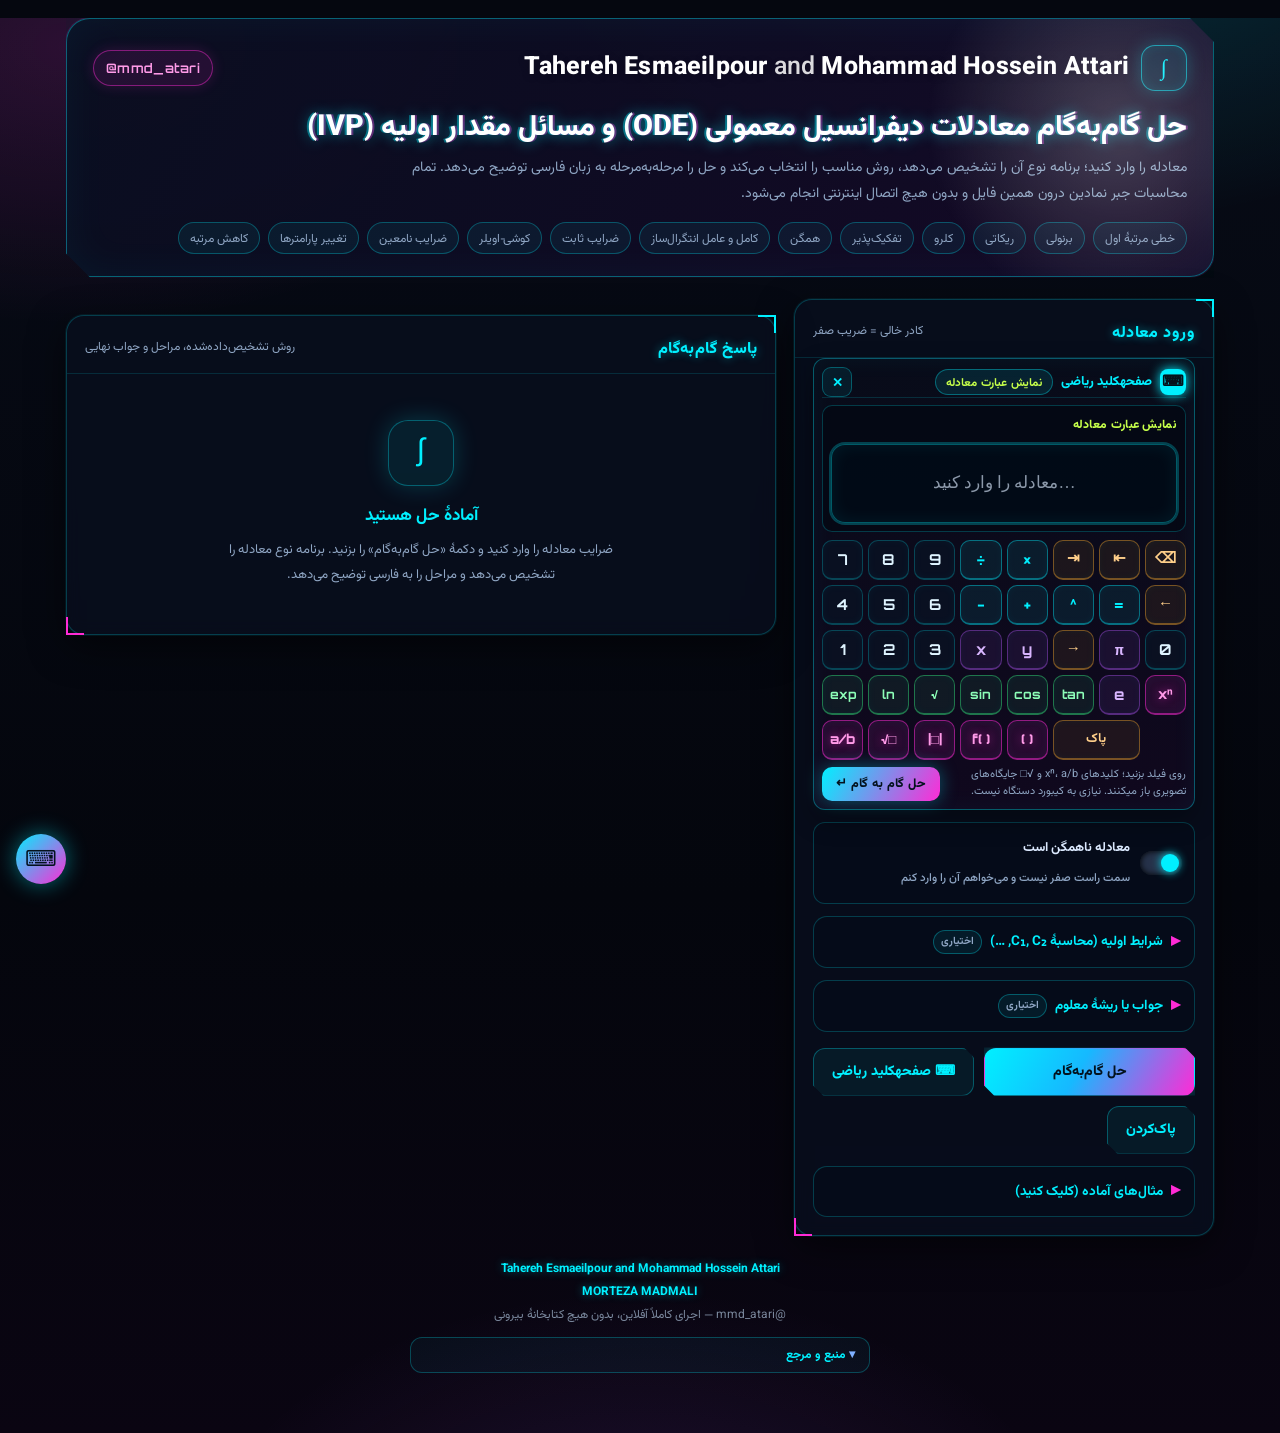
==== ode-solver.html @ b340253c "Remove separate equation input; use equation display as keyboard target" ====
<!DOCTYPE html>
<html lang="fa" dir="rtl">
<head>
<meta charset="utf-8">
<meta name="viewport" content="width=device-width, initial-scale=1, maximum-scale=5">
<meta name="description" content="حل گام‌به‌گام معادلات دیفرانسیل معمولی و مسائل مقدار اولیه — کاملاً آفلاین">
<meta name="author" content="Tahereh Esmaeilpour and Mohammad Hossein Attari">
<meta name="theme-color" content="#05070f">
<title>حل گام‌به‌گام معادلات دیفرانسیل | Tahereh Esmaeilpour &amp; Mohammad Hossein Attari</title>
<link id="favicon" rel="icon" href="data:,">
<style>
/* فونتهای داخلی — Vazirmatn (فارسی) و Orbitron (سایبرپانک) */
@font-face{font-family:'Vazirmatn';src:url([data-uri]) format('truetype');font-weight:100 900;font-style:normal;font-display:swap;}
@font-face{font-family:'Orbitron';src:url([data-uri]) format('truetype');font-weight:400 900;font-style:normal;font-display:swap;}

/* ============================================================
   رابط کاربری — طراحی فارسی/راست‌به‌چپ
   ============================================================ */
:root {
  --bg: #2a1206;
  --bg2: #4a1e08;
  --card: #ffffff;
  --ink: #16202e;
  --ink-soft: #4d5c70;
  --line: #e2e8f0;
  --brand: #1f6feb;
  --brand2: #7c3aed;
  --brand3: #0ea5a5;
  --ok: #0f9d58;
  --warn: #b45309;
  --err: #c02626;
  --math-bg: #f7f9fc;
  --radius: 18px;
  --shadow: 0 10px 30px rgba(15, 30, 60, .08);
  --shadow-lg: 0 24px 60px rgba(15, 30, 60, .14);
  --mono: "Cambria Math", "Latin Modern Math", "Times New Roman", serif;
}

* { box-sizing: border-box; }

html, body {
  margin: 0;
  padding: 0;
}

body {
  font-family: "Vazirmatn", "Segoe UI", Tahoma, "Iranian Sans", sans-serif;
  background:
    radial-gradient(1200px 600px at 85% -10%, #ff8a1f 0%, transparent 60%),
    radial-gradient(900px 500px at 5% 0%, #ff4d00 0%, transparent 55%),
    radial-gradient(700px 500px at 50% 100%, #ffb02e 0%, transparent 60%),
    var(--bg);
  color: var(--ink);
  line-height: 1.9;
  min-height: 100vh;
  -webkit-text-size-adjust: 100%;
}

.wrap {
  max-width: 1180px;
  margin: 0 auto;
  padding: 0 16px 60px;
}

/* ------------------------------ هدر ------------------------------ */
.hero {
  position: relative;
  margin: 18px auto 22px;
  padding: 26px 26px 22px;
  border-radius: 24px;
  background:
    linear-gradient(135deg, rgba(255,61,0,.96), rgba(255,122,24,.94) 55%, rgba(255,178,46,.94));
  color: #fff;
  box-shadow: var(--shadow-lg);
  overflow: hidden;
}
.hero::after {
  content: "";
  position: absolute;
  inset: -40% -10% auto auto;
  width: 420px; height: 420px;
  background: radial-gradient(circle, rgba(255,255,255,.22), transparent 65%);
  border-radius: 50%;
  pointer-events: none;
}
.hero-top {
  display: flex;
  align-items: center;
  justify-content: space-between;
  gap: 14px;
  flex-wrap: wrap;
}
.brand-line {
  display: flex;
  align-items: center;
  gap: 12px;
}
.logo-mark {
  width: 46px; height: 46px;
  border-radius: 14px;
  background: rgba(255,255,255,.16);
  border: 1px solid rgba(255,255,255,.35);
  display: grid;
  place-items: center;
  font-family: var(--mono);
  font-size: 22px;
  font-weight: 700;
  letter-spacing: .5px;
  backdrop-filter: blur(4px);
}
.authors {
  font-size: clamp(17px, 2.4vw, 25px);
  font-weight: 800;
  letter-spacing: .2px;
  direction: ltr;
  text-align: left;
  line-height: 1.35;
  text-shadow: 0 2px 8px rgba(0,0,0,.18);
}
.handle {
  display: inline-flex;
  align-items: center;
  gap: 6px;
  font-size: 13px;
  padding: 5px 12px;
  border-radius: 999px;
  background: rgba(0,0,0,.22);
  border: 1px solid rgba(255,255,255,.28);
  direction: ltr;
  font-weight: 600;
  letter-spacing: .3px;
}
.hero h1 {
  margin: 16px 0 4px;
  font-size: clamp(20px, 3vw, 29px);
  font-weight: 800;
  line-height: 1.5;
}
.hero p.sub {
  margin: 0;
  font-size: 14px;
  color: rgba(255,255,255,.9);
  max-width: 780px;
}
.chips {
  display: flex;
  flex-wrap: wrap;
  gap: 8px;
  margin-top: 14px;
}
.chip-soft {
  font-size: 12px;
  padding: 4px 11px;
  border-radius: 999px;
  background: rgba(255,255,255,.14);
  border: 1px solid rgba(255,255,255,.25);
}

/* ------------------------------ شبکه ------------------------------ */
.layout {
  display: grid;
  grid-template-columns: minmax(0, 420px) minmax(0, 1fr);
  gap: 18px;
  align-items: start;
}
@media (max-width: 980px) {
  .layout { grid-template-columns: 1fr; }
}

.card {
  background: var(--card);
  border-radius: var(--radius);
  box-shadow: var(--shadow);
  border: 1px solid rgba(255,255,255,.6);
}
.card + .card { margin-top: 16px; }

.card-head {
  padding: 16px 18px 10px;
  display: flex;
  align-items: center;
  justify-content: space-between;
  gap: 10px;
  flex-wrap: wrap;
}
.card-head h2 {
  margin: 0;
  font-size: 16px;
  font-weight: 800;
}
.card-head .hint {
  font-size: 12px;
  color: var(--ink-soft);
}
.card-body { padding: 0 18px 18px; }

.label {
  display: block;
  font-size: 13px;
  font-weight: 700;
  margin: 12px 0 6px;
  color: #24334a;
}
.label small {
  font-weight: 500;
  color: var(--ink-soft);
}

input[type="text"], select, textarea {
  width: 100%;
  font-family: inherit;
  font-size: 14px;
  padding: 10px 12px;
  border-radius: 10px;
  border: 1.5px solid #d7e0ee;
  background: #fff;
  color: var(--ink);
  direction: ltr;
  text-align: left;
  transition: border-color .15s ease, box-shadow .15s ease;
}
input[type="text"]::placeholder { color: #9aa8bb; }
input[type="text"]:focus, select:focus, textarea:focus {
  outline: none;
  border-color: var(--brand);
  box-shadow: 0 0 0 4px rgba(31,111,235,.13);
}
input[dir="rtl"], input.fa { direction: rtl; text-align: right; }
.math-input { font-family: var(--mono); font-size: 14.5px; letter-spacing: .1px; }
input:disabled { background: #f1f4f9; color: #8b98a9; }

/* سوییچ‌ها */
.switch-row {
  display: flex;
  align-items: center;
  gap: 10px;
  padding: 10px 12px;
  border-radius: 12px;
  background: #f6f8fc;
  border: 1px solid var(--line);
  margin-top: 12px;
  cursor: pointer;
  user-select: none;
}
.switch-row input { display: none; }
.switch {
  width: 42px; height: 24px;
  border-radius: 999px;
  background: #cfdaea;
  position: relative;
  flex: 0 0 auto;
  transition: background .18s ease;
}
.switch::after {
  content: "";
  position: absolute;
  top: 3px; right: 3px;
  width: 18px; height: 18px;
  border-radius: 50%;
  background: #fff;
  box-shadow: 0 1px 4px rgba(0,0,0,.25);
  transition: transform .18s ease;
}
.switch-row input:checked + .switch { background: linear-gradient(135deg, var(--brand), var(--brand2)); }
.switch-row input:checked + .switch::after { transform: translateX(-18px); }
.switch-row .sw-label { font-size: 13px; font-weight: 700; }
.switch-row .sw-hint { font-size: 11.5px; color: var(--ink-soft); font-weight: 500; }

/* بخش کشویی */
details.section {
  border: 1px solid var(--line);
  border-radius: 14px;
  margin-top: 12px;
  background: #fbfcfe;
  overflow: hidden;
}
details.section > summary {
  cursor: pointer;
  padding: 12px 14px;
  font-size: 13.5px;
  font-weight: 700;
  color: #1d2f47;
  list-style: none;
  display: flex;
  align-items: center;
  gap: 8px;
}
details.section > summary::-webkit-details-marker { display: none; }
details.section > summary::before {
  content: "‹";
  font-size: 18px;
  line-height: 1;
  color: var(--brand);
  transform: rotate(0deg);
  transition: transform .18s ease;
}
details.section[open] > summary::before { transform: rotate(-90deg); }
details.section > .inner { padding: 0 14px 14px; }
details.section > summary .badge-opt {
  font-size: 10.5px;
  font-weight: 700;
  color: #6b7a8f;
  border: 1px solid var(--line);
  background: #fff;
  padding: 1px 7px;
  border-radius: 999px;
}

.grid-2 {
  display: grid;
  grid-template-columns: 1fr 1fr;
  gap: 10px;
}
@media (max-width: 520px) {
  .grid-2 { grid-template-columns: 1fr; }
}
.field { margin-top: 10px; }
.field label {
  display: block;
  font-size: 12.5px;
  font-weight: 700;
  margin-bottom: 5px;
  color: #2a3a52;
}
.field .sub { font-size: 11px; color: var(--ink-soft); font-weight: 500; }

textarea { min-height: 74px; resize: vertical; font-family: var(--mono); font-size: 14px; }

/* پیشنمایش عبارت معادله — بالای کادر ورودی */
.preview-label {
  font-size: 12px;
  font-weight: 800;
  color: var(--neon-cyan);
  letter-spacing: .3px;
  margin-bottom: 7px;
}
.preview {
  margin-top: 0;
  padding: 14px;
  border-radius: 14px;
  background: linear-gradient(180deg, #f8fbff, #eef4fb);
  border: 1px dashed #c8d7ea;
  min-height: 64px;
  display: grid;
  place-items: center;
  text-align: center;
}
.preview .math { font-size: 17px; }

/* دکمه‌ها */
.btn {
  display: inline-flex;
  align-items: center;
  justify-content: center;
  gap: 8px;
  font-family: inherit;
  font-size: 14px;
  font-weight: 800;
  padding: 12px 18px;
  border-radius: 12px;
  border: 1.5px solid transparent;
  cursor: pointer;
  transition: transform .12s ease, box-shadow .15s ease, background .15s ease;
}
.btn:active { transform: translateY(1px); }
.btn-primary {
  background: linear-gradient(135deg, var(--brand), var(--brand2));
  color: #fff;
  box-shadow: 0 10px 22px rgba(31,111,235,.3);
}
.btn-primary:hover { box-shadow: 0 14px 28px rgba(31,111,235,.36); }
.btn-ghost {
  background: #fff;
  border-color: #d7e0ee;
  color: #26374f;
}
.btn-ghost:hover { border-color: #b9cbe8; background: #fbfcfe; }
.btn-small { padding: 8px 13px; font-size: 12.5px; border-radius: 10px; }
.btn:disabled { opacity: .6; cursor: not-allowed; }

.actions {
  display: flex;
  gap: 10px;
  margin-top: 16px;
  flex-wrap: wrap;
}
.actions .btn-primary { flex: 1 1 160px; }

/* مثال‌ها */
.examples {
  display: flex;
  flex-wrap: wrap;
  gap: 6px;
  margin-top: 6px;
}
.ex {
  font-family: inherit;
  font-size: 11.5px;
  padding: 5px 9px;
  border-radius: 999px;
  border: 1px solid #dbe4f1;
  background: #fff;
  color: #2f415c;
  cursor: pointer;
  transition: all .15s ease;
}
.ex:hover { border-color: var(--brand); color: var(--brand); }

/* خطا */
.error-box {
  margin-top: 12px;
  padding: 11px 13px;
  border-radius: 12px;
  background: #fff4f4;
  border: 1px solid #f3c9c9;
  color: var(--err);
  font-size: 13px;
  font-weight: 600;
  display: none;
}
.error-box.show { display: block; }

/* ------------------------------ نتیجه ------------------------------ */
.result-wrap { min-height: 120px; }

.empty-state {
  padding: 46px 22px;
  text-align: center;
  color: #5b6c83;
}
.empty-state .icon {
  width: 66px; height: 66px;
  margin: 0 auto 14px;
  border-radius: 20px;
  display: grid;
  place-items: center;
  font-size: 30px;
  background: linear-gradient(135deg, #eef4ff, #f5efff);
  border: 1px solid #e3ebf7;
}
.empty-state h3 { margin: 0 0 6px; font-size: 17px; color: #25364e; }
.empty-state p { margin: 0 auto; font-size: 13px; max-width: 420px; }

.result-head {
  display: flex;
  align-items: flex-start;
  justify-content: space-between;
  gap: 12px;
  padding: 18px 18px 12px;
  flex-wrap: wrap;
}
.method-name {
  display: flex;
  align-items: center;
  gap: 10px;
  font-size: 17px;
  font-weight: 800;
  color: #16304f;
}
.method-name .dot {
  width: 10px; height: 10px; border-radius: 50%;
  background: var(--brand);
  box-shadow: 0 0 0 5px rgba(31,111,235,.15);
  flex: 0 0 auto;
}
.method-note { font-size: 12.5px; color: var(--ink-soft); margin-top: 4px; }

.tags { display: flex; flex-wrap: wrap; gap: 6px; }
.tag {
  font-size: 11px;
  font-weight: 700;
  padding: 3px 9px;
  border-radius: 999px;
  background: #eef4ff;
  color: #1f4f9e;
  border: 1px solid #dbe7fb;
  white-space: nowrap;
}
.tag.ic { background: #eefaf2; color: #12704a; border-color: #cdeeda; }
.tag.nonhom { background: #fff6ec; color: #9a5b12; border-color: #f6e0c4; }

.answer-box {
  margin: 6px 18px 18px;
  padding: 18px;
  border-radius: 16px;
  background: linear-gradient(180deg, #f6fbff, #eef5ff);
  border: 1.5px solid #d7e6fa;
  text-align: center;
}
.answer-box .cap {
  font-size: 11.5px;
  font-weight: 800;
  letter-spacing: .2px;
  color: #38618f;
  margin-bottom: 8px;
}
.answer-box .math { font-size: clamp(17px, 2.4vw, 23px); }
.answer-box.tinted {
  background: linear-gradient(180deg, #f4fdf8, #eafaf1);
  border-color: #cbeedb;
}

.steps { padding: 0 18px 8px; }
.step {
  position: relative;
  padding: 14px 0 14px 0;
  border-top: 1px solid #eef1f7;
}
.step:first-child { border-top: none; }
.step-title {
  display: flex;
  align-items: center;
  gap: 9px;
  font-size: 14px;
  font-weight: 800;
  color: #1d3557;
  margin-bottom: 8px;
}
.step-no {
  flex: 0 0 auto;
  width: 24px; height: 24px;
  border-radius: 8px;
  display: grid;
  place-items: center;
  font-size: 12px;
  font-weight: 800;
  color: #fff;
  background: linear-gradient(135deg, var(--brand), var(--brand2));
}
.step p {
  margin: 6px 0;
  font-size: 13.5px;
  color: #34455c;
}
.step .note {
  margin: 8px 0;
  padding: 9px 12px;
  border-radius: 10px;
  background: #f6f8fd;
  border-right: 3px solid var(--brand);
  font-size: 12.5px;
  color: #3b4d66;
}
.step .warn {
  margin: 8px 0;
  padding: 9px 12px;
  border-radius: 10px;
  background: #fff8ee;
  border-right: 3px solid var(--warn);
  font-size: 12.5px;
  color: #7c4a12;
}
.step ul { margin: 6px 0; padding-inline-start: 20px; }
.step li { font-size: 13px; color: #36475e; margin: 3px 0; }

.warnings {
  margin: 0 18px 14px;
  padding: 12px 14px;
  border-radius: 12px;
  background: #fffaf2;
  border: 1px solid #f5dfc0;
  color: #8a5a17;
  font-size: 12.5px;
}
.warnings b { color: #7a4c0d; }

.alts {
  margin: 4px 18px 18px;
  padding: 14px;
  border-radius: 14px;
  background: #fbf8ff;
  border: 1px dashed #d9c9f6;
}
.alts h4 { margin: 0 0 8px; font-size: 13px; color: #4b2d80; }
.alts .row { display: flex; flex-wrap: wrap; gap: 8px; }
.alt-note { font-size: 12px; color: #6b5a8a; margin-top: 8px; }

/* ------------------------------ ریاضی ------------------------------ */
.math {
  direction: ltr;
  unicode-bidi: isolate;
  text-align: center;
  font-family: var(--mono);
  font-size: 16px;
  line-height: 2.05;
  color: #10243c;
  margin: 9px 0;
  overflow-x: auto;
  overflow-y: hidden;
  padding: 2px 0;
}
.math i, .math-inline i { font-family: var(--mono); font-style: italic; }
.math .op, .math-inline .op { font-style: normal; }
.math sup, .math sub { font-size: .68em; }
.math .frac {
  display: inline-flex;
  flex-direction: column;
  vertical-align: middle;
  text-align: center;
  margin: 0 .18em;
  font-size: .95em;
  transform: translateY(-.06em);
}
.math .frac .fr-n {
  padding: 0 .22em;
  border-bottom: 1.4px solid currentColor;
  line-height: 1.35;
}
.math .frac .fr-d { padding: 0 .22em; line-height: 1.35; }
.math .sqrt { display: inline-flex; align-items: flex-start; }
.math .sqrt-sign { font-size: 1.28em; line-height: 1.2; transform: translateY(-.04em); }
.math .sqrt-ovl {
  border-top: 1.4px solid currentColor;
  padding: .08em .18em 0;
  margin-top: .16em;
  line-height: 1.5;
}
.math .paren { color: #58708c; }
.math .fn { font-style: normal; }
.math .abs { padding: 0 .1em; }
.math .int { font-size: 1.22em; vertical-align: -.12em; margin-inline-end: .12em; }

.math-inline {
  direction: ltr;
  unicode-bidi: isolate;
  display: inline-block;
  font-family: var(--mono);
  font-size: .98em;
  vertical-align: baseline;
}

.eq-line {
  font-family: var(--mono);
  font-size: 14.5px;
  direction: ltr;
  text-align: left;
  padding: 3px 0;
  color: #1b3352;
}
.eq-list { direction: ltr; text-align: left; display: inline-block; }

.root-list { display: inline-flex; flex-direction: column; gap: 6px; }
.root-row {
  display: flex;
  align-items: center;
  gap: 10px;
  padding: 6px 10px;
  border-radius: 10px;
  background: #f7f9fd;
  border: 1px solid #e6ecf5;
  direction: ltr;
}
.root-val { font-family: var(--mono); font-size: 14px; color: #14304f; min-width: 92px; }
.root-m, .root-type {
  font-family: "Vazirmatn", Tahoma, sans-serif;
  font-size: 11px;
  color: #5c6d84;
  background: #fff;
  border: 1px solid #e6ecf5;
  border-radius: 999px;
  padding: 1px 8px;
  white-space: nowrap;
}
.trial-term {
  display: inline-block;
  margin: 0 3px;
  padding: 2px 6px;
  border-radius: 8px;
  background: #f6f9ff;
  border: 1px solid #e6eefc;
}

/* نوار پایین */
.foot {
  margin-top: 22px;
  text-align: center;
  font-size: 12px;
  color: rgba(255,255,255,.62);
}
.foot .names { color: rgba(255,255,255,.86); font-weight: 700; direction: ltr; }

/* منبع و مرجع */
.source-ref {
  max-width: 460px;
  margin: 10px auto 0;
  text-align: right;
  border: 1px solid rgba(255,255,255,.18);
  border-radius: 12px;
  background: rgba(255,255,255,.05);
}
.source-ref > summary {
  cursor: pointer;
  list-style: none;
  padding: 6px 14px;
  font-size: 12px;
  font-weight: 700;
  color: rgba(255,255,255,.78);
}
.source-ref > summary::-webkit-details-marker { display: none; }
.source-ref > summary::before { content: "▾ "; color: #7fb0ff; }
.source-ref[open] > summary::before { content: "▴ "; }
.source-body {
  padding: 0 14px 12px;
  font-size: 11.5px;
  line-height: 1.9;
  color: rgba(255,255,255,.66);
}
.source-body .source-title {
  font-size: 13px;
  font-weight: 800;
  color: #fff;
  margin-bottom: 2px;
}
.source-link {
  display: inline-block;
  margin: 6px 0 4px;
  padding: 4px 12px;
  border: 1px solid rgba(127,176,255,.5);
  border-radius: 999px;
  color: #bcd8ff;
  text-decoration: none;
  font-weight: 700;
}
.source-link:hover { background: rgba(127,176,255,.16); color: #fff; }
.source-note { font-size: 10.5px; color: rgba(255,255,255,.48); }

/* اسپینر */
.spinner {
  width: 16px; height: 16px;
  border: 2.5px solid rgba(255,255,255,.45);
  border-top-color: #fff;
  border-radius: 50%;
  animation: spin .7s linear infinite;
}
@keyframes spin { to { transform: rotate(360deg); } }

.fade-in { animation: fade .28s ease both; }
@keyframes fade {
  from { opacity: 0; transform: translateY(6px); }
  to { opacity: 1; transform: translateY(0); }
}

/* ============================================================
   صفحهکلید ریاضی داخلی
   ============================================================ */
body.kb-open { padding-bottom: 0; }

.kb-dock[hidden] { display: none; }
/* کیبورد داخل کادر ورودی، همراه با ورودی و نمایش عبارت معادله */
.kb-dock {
  position: relative;
  direction: rtl;
  margin-top: 0;
  padding: 8px;
  border: 1px solid var(--line);
  border-radius: 12px;
  background: linear-gradient(180deg, #f8fbff, #eaf1fb);
  box-shadow: inset 0 1px 0 rgba(255,255,255,.7);
  animation: kbUp .18s ease both;
}
@keyframes kbUp { from { transform: translateY(18px); opacity: 0; } to { transform: none; opacity: 1; } }

.kb-bar {
  display: flex; align-items: center; justify-content: space-between;
  gap: 10px; margin-bottom: 7px;
}
.kb-title {
  display: flex; align-items: center; gap: 8px;
  font-size: 13px; font-weight: 800; color: #1b2b44;
}
.kb-icon {
  display: inline-grid; place-items: center;
  width: 26px; height: 26px; border-radius: 8px;
  background: var(--brand); color: #fff; font-size: 15px;
}
.kb-target {
  font-size: 11.5px; font-weight: 700; color: #285b9e;
  background: #e1ecff; border: 1px solid #c8dcff;
  border-radius: 999px; padding: 1px 10px;
  max-width: 46vw; overflow: hidden; text-overflow: ellipsis; white-space: nowrap;
  direction: rtl;
}
.kb-bar-actions { display: flex; gap: 6px; }
.kb-mini {
  border: 1px solid #cbd7e8; background: #fff; color: #33455f;
  border-radius: 9px; min-width: 30px; height: 30px;
  font-weight: 800; cursor: pointer;
}
.kb-mini:active { background: #e6eefb; }

/* ورودی معادله و نمایش عبارت، چسبیده به صفحهکلید */
.kb-equation {
  direction: rtl;
  margin-bottom: 8px;
  padding: 8px;
  border-radius: 10px;
  background: rgba(255,255,255,.58);
  border: 1px solid #d7e2f2;
}
.eq-display {
  padding: 10px;
  min-height: 52px;
  outline: none;
  cursor: text;
  font-family: var(--mono);
}
.eq-display:focus {
  border-style: solid;
  box-shadow: 0 0 0 2px rgba(31,111,235,.18);
}

.kb-keys {
  display: grid;
  grid-template-columns: repeat(8, minmax(0, 1fr));
  gap: 5px;
  direction: ltr;
  max-width: 620px;
  margin: 0 auto;
}
.kb-key {
  appearance: none;
  min-width: 0; min-height: 40px;
  border: 1px solid #c9d6e8;
  border-bottom-width: 2px;
  border-radius: 10px;
  background: #fff;
  color: #17253b;
  font-family: var(--mono);
  font-size: 15px;
  font-weight: 700;
  line-height: 1;
  cursor: pointer;
  touch-action: manipulation;
  user-select: none;
  -webkit-user-select: none;
  -webkit-tap-highlight-color: transparent;
}
.kb-key:active { transform: translateY(1px); border-bottom-width: 1px; background: #e8f1ff; }
.kb-key.wide { grid-column: span 2; font-family: inherit; font-size: 13px; }
.kb-key.op { background: #eaf2ff; color: #1759ad; }
.kb-key.var { background: #f0ecff; color: #5a37a0; }
.kb-key.fn { background: #e8faf7; color: #0b756e; font-size: 12.5px; }
.kb-key.edit { background: #fff3e5; color: #9a5b00; font-family: inherit; }

.kb-foot {
  display: flex; align-items: center; justify-content: space-between;
  gap: 10px; max-width: 620px; margin: 7px auto 0;
}
.kb-tip { font-size: 11px; color: #5b6d86; line-height: 1.5; }
.kb-solve {
  flex: none;
  border: 0; border-radius: 10px;
  background: var(--brand); color: #fff;
  font-family: inherit; font-size: 12.5px; font-weight: 800;
  padding: 7px 14px; cursor: pointer;
  box-shadow: 0 4px 12px rgba(31, 111, 235, .28);
}
.kb-solve:active { transform: translateY(1px); }

.kb-fab {
  position: fixed;
  left: 16px; bottom: 16px;
  z-index: 1001;
  width: 50px; height: 50px;
  display: grid; place-items: center;
  border: 0; border-radius: 50%;
  background: var(--brand); color: #fff;
  font-size: 22px; cursor: pointer;
  box-shadow: 0 8px 22px rgba(8, 22, 48, .32);
  transition: bottom .18s ease;
}
.kb-fab:active { transform: scale(.96); }


/* ساختارهای视觉效果 (توان، کسر، ریشه، ...) */
.kb-key.tpl {
  background: #fff0f6; color: #a82460; border-color: #f0bfd8;
  font-weight: 800; font-size: 13.5px;
}

.kb-composer[hidden] { display: none; }
.kb-composer {
  position: absolute;
  left: 12px; right: 12px; top: 94px; bottom: 54px;
  z-index: 6;
  display: flex; flex-direction: column;
  direction: rtl;
  background: #fff;
  border: 1px solid #c7d5e8;
  border-radius: 14px;
  box-shadow: 0 14px 34px rgba(12, 32, 64, .18);
  padding: 10px 12px;
  animation: fade .16s ease both;
}
.kb-comp-head {
  display: flex; align-items: center; justify-content: space-between;
  gap: 10px; margin-bottom: 8px;
  font-size: 13px; font-weight: 800; color: #1b2b44;
}
.kb-comp-body {
  flex: 1; min-height: 0;
  display: grid; place-items: center;
  overflow: auto; padding: 4px;
}
.kb-comp-foot {
  display: flex; align-items: center; justify-content: flex-end;
  gap: 8px; margin-top: 8px;
}
.kb-comp-hint { margin-left: auto; font-size: 10.5px; color: #7b8ba1; }
.kb-comp-cancel, .kb-comp-ok {
  border-radius: 9px; padding: 6px 14px;
  font-family: inherit; font-size: 12px; font-weight: 800; cursor: pointer;
}
.kb-comp-cancel { background: #fff; border: 1px solid #cbd7e8; color: #33455f; }
.kb-comp-ok { background: var(--brand); border: 0; color: #fff; }

.tpl-row {
  display: flex; align-items: center; justify-content: center;
  gap: 8px; direction: ltr; flex-wrap: wrap;
}
.tpl-slot {
  width: 86px !important; min-width: 58px;
  padding: 6px 8px !important;
  border: 1.5px dashed #9fb6d4 !important;
  border-radius: 9px !important;
  background: #f8fbff !important;
  text-align: center !important;
  font-family: var(--mono); font-size: 15px !important;
}
.tpl-slot::placeholder { color: #9aa8bb; }
.tpl-slot:focus { border-color: var(--brand) !important; box-shadow: 0 0 0 3px rgba(31,111,235,.13) !important; }
.tpl-small { width: 56px !important; min-width: 48px; font-size: 13px !important; }
.tpl-caret { color: #7b8ba1; font-family: var(--mono); font-size: 14px; }
.tpl-power { align-items: flex-end; }
.tpl-power .tpl-sup { align-self: flex-start; transform: translateY(-13px); }
.tpl-frac { flex-direction: column; gap: 0; }
.tpl-frac .tpl-slot { width: 118px !important; }
.tpl-line { width: 118px; height: 2px; background: #33455f; border-radius: 2px; margin: 2px 0; }
.tpl-radical { font-family: var(--mono); font-size: 36px; line-height: 1; color: #14243b; }
.tpl-root { border-top: 2px solid #33455f !important; border-radius: 0 0 9px 9px !important; }
.tpl-fnbtns { display: flex; gap: 5px; flex-wrap: wrap; justify-content: center; max-width: 260px; }
.tpl-fn {
  border: 1px solid #cbd7e8; background: #fff; color: #33455f;
  border-radius: 7px; padding: 3px 9px;
  font: 700 12px var(--mono); cursor: pointer;
}
.tpl-fn.active { background: var(--brand); border-color: var(--brand); color: #fff; }
.tpl-fnname { font-family: var(--mono); font-weight: 700; color: #0b756e; }

/* منوی مرتبهٔ مشتق بالای کلیدهای x و y (با نگه داشتن ماوس باز میشود) */
.kb-prime-host { position: relative; display: block; min-width: 0; }
.kb-prime-host > .kb-key { width: 100%; }
.kb-prime-menu {
  position: absolute;
  bottom: calc(100% + 7px);
  left: 50%;
  transform: translate(-50%, 5px);
  z-index: 30;
  display: flex;
  gap: 3px;
  padding: 5px 6px;
  white-space: nowrap;
  direction: ltr;
  border-radius: 10px;
  border: 1px solid rgba(255, 43, 214, .55);
  background: rgba(8, 12, 26, .98);
  box-shadow: 0 0 22px rgba(255, 43, 214, .25);
  opacity: 0;
  visibility: hidden;
  pointer-events: none;
  transition: opacity .12s ease, transform .12s ease, visibility .12s ease;
}
/* پل نامرئی میان کلید و منو تا هنگام حرکت ماوس بسته نشود */
.kb-prime-menu::before {
  content: "";
  position: absolute; left: 0; right: 0; bottom: -9px; height: 9px;
}
.kb-prime-host:hover > .kb-prime-menu,
.kb-prime-host:focus-within > .kb-prime-menu,
.kb-prime-host.open > .kb-prime-menu {
  opacity: 1;
  visibility: visible;
  pointer-events: auto;
  transform: translate(-50%, 0);
}
.kb-prime-menu button {
  min-width: 30px;
  height: 28px;
  padding: 0 5px;
  border: 1px solid rgba(0, 240, 255, .35);
  border-radius: 7px;
  background: rgba(0, 240, 255, .07);
  color: #dff4ff;
  font: 700 12px var(--mono);
  cursor: pointer;
}
.kb-prime-menu button:hover,
.kb-prime-menu button:focus-visible {
  background: var(--neon-cyan);
  color: #04121e;
  box-shadow: 0 0 12px var(--neon-cyan);
  outline: none;
}

@media (max-width: 560px) {
  .kb-dock { padding-left: 8px; padding-right: 8px; }
  .kb-keys { gap: 4px; }
  .kb-key { min-height: 38px; font-size: 14px; border-radius: 9px; }
  .kb-key.fn { font-size: 11.5px; }
  .kb-tip { display: none; }
  .kb-foot { justify-content: center; }
  .kb-solve { width: 100%; }
  .kb-target { max-width: 40vw; }
  .kb-composer { left: 8px; right: 8px; top: 88px; bottom: 50px; padding: 8px 10px; }
  .kb-comp-hint { display: none; }
  .kb-comp-foot { justify-content: stretch; }
  .kb-comp-cancel, .kb-comp-ok { flex: 1; }
}

/* ============================================================
   تم سایبرپانک — نئون / گلیچ / اسکنلاین / پنل HUD
   (همهٔ افکت ها به صورت داخلی و بدون کتابخانهٔ خارجی)
   ============================================================ */
:root {
  --neon-cyan: #00f0ff;
  --neon-magenta: #ff2bd6;
  --neon-lime: #c6ff4a;
  --neon-green: #39ff88;
  --neon-yellow: #ffb02e;
  --neon-purple: #9d4edd;
  --cy-bg: #05070f;
  --cy-panel: rgba(9, 14, 29, .88);
  --cy-line: rgba(0, 240, 255, .22);
  --cy-text: #dceaff;
  --cy-dim: #8fa6c4;
  --tech: "Orbitron", "Vazirmatn", Consolas, monospace;

  --card: var(--cy-panel);
  --ink: var(--cy-text);
  --ink-soft: var(--cy-dim);
  --line: var(--cy-line);
  --brand: var(--neon-cyan);
  --brand2: var(--neon-magenta);
  --brand3: var(--neon-green);
  --math-bg: rgba(0, 20, 34, .6);
  --err: #ff5d7e;
  --warn: var(--neon-yellow);
  --ok: var(--neon-green);
  --shadow: 0 0 0 1px rgba(0, 240, 255, .07), 0 12px 36px rgba(0, 0, 0, .5);
  --shadow-lg: 0 0 0 1px rgba(255, 43, 214, .12), 0 22px 60px rgba(0, 0, 0, .65), 0 0 44px rgba(0, 240, 255, .09);
}

html, body { background: var(--cy-bg); }
body {
  color: var(--cy-text);
  background:
    radial-gradient(900px 520px at 82% -8%, rgba(0, 240, 255, .17), transparent 62%),
    radial-gradient(820px 480px at 6% 2%, rgba(255, 43, 214, .15), transparent 58%),
    radial-gradient(760px 520px at 50% 112%, rgba(157, 78, 221, .16), transparent 60%),
    linear-gradient(180deg, #070b16, #04060d 62%, #0a0512);
}

/* پسزمینه تمیز — بدون خطوط اسکن/شبکه که روی متن تداخل ایجاد میکردند */

/* هدر — پنل HUD با گوشههای برشخورده */
.hero {
  background: linear-gradient(120deg, rgba(9,15,32,.94), rgba(22,9,40,.92));
  border: 1px solid rgba(0, 240, 255, .38);
  box-shadow: var(--shadow-lg), inset 0 0 46px rgba(0, 240, 255, .05);
  clip-path: polygon(0 0, calc(100% - 24px) 0, 100% 24px, 100% 100%, 24px 100%, 0 calc(100% - 24px));
}
.logo-mark {
  background: rgba(0, 240, 255, .1);
  border-color: rgba(0, 240, 255, .55);
  color: var(--neon-cyan);
  box-shadow: 0 0 18px rgba(0, 240, 255, .25), inset 0 0 12px rgba(0, 240, 255, .1);
}
.handle {
  background: rgba(255, 43, 214, .1);
  border-color: rgba(255, 43, 214, .45);
  color: #ff9be8;
  font-family: var(--tech);
  box-shadow: 0 0 14px rgba(255, 43, 214, .16);
}
.hero h1 {
  color: #fff;
  text-shadow: 0 0 14px rgba(0,240,255,.55), 2px 0 rgba(255,43,214,.38), -2px 0 rgba(0,240,255,.38);
}
.sub, .chips .chip-soft { color: var(--cy-dim) !important; }
.chip-soft {
  background: rgba(0, 240, 255, .06);
  border-color: rgba(0, 240, 255, .28);
  font-family: var(--tech);
}

/* کارتها با گوشههای HUD */
.card {
  position: relative;
  background: var(--cy-panel);
  border: 1px solid var(--cy-line);
  box-shadow: var(--shadow);
  -webkit-backdrop-filter: blur(8px);
  backdrop-filter: blur(8px);
}
.card::before, .card::after {
  content: ""; position: absolute; width: 16px; height: 16px; pointer-events: none;
}
.card::before { top: -1px; right: -1px; border-top: 2px solid var(--neon-cyan); border-right: 2px solid var(--neon-cyan); }
.card::after { bottom: -1px; left: -1px; border-bottom: 2px solid var(--neon-magenta); border-left: 2px solid var(--neon-magenta); }
.card-head { border-bottom: 1px solid rgba(0, 240, 255, .14); }
.card-head h2 {
  color: var(--neon-cyan);
  font-family: var(--tech);
  letter-spacing: .4px;
  text-shadow: 0 0 10px rgba(0, 240, 255, .45);
}
.card-head .hint, .label, .label small, .field label, .field .sub { color: var(--cy-dim); }

/* ورودیها */
.order-btn, .btn, .ex, .tag, .kb-key, .kb-mini, .kb-solve, .tpl-fn,
.tpl-caret, .kb-target, .kb-comp-hint {
  font-family: var(--tech);
}
.order-btn {
  background: rgba(0, 240, 255, .05);
  border-color: rgba(0, 240, 255, .28);
  color: var(--cy-text);
}
.order-btn:hover { border-color: var(--neon-cyan); box-shadow: 0 0 14px rgba(0, 240, 255, .2); }
.order-btn.active {
  background: linear-gradient(135deg, var(--neon-cyan), var(--neon-purple));
  border-color: var(--neon-cyan); color: #04121c;
  box-shadow: 0 0 18px rgba(0, 240, 255, .5), inset 0 0 10px rgba(255,255,255,.2);
}
.coef-row, .switch-row, details.section {
  background: rgba(6, 12, 26, .72);
  border-color: var(--cy-line);
  color: var(--cy-text);
}
.coef-tag {
  background: rgba(0, 240, 255, .08);
  border-color: rgba(0, 240, 255, .3);
  color: var(--neon-cyan);
  text-shadow: 0 0 8px rgba(0, 240, 255, .45);
}
input[type="text"], select, textarea {
  background: rgba(3, 8, 18, .9);
  color: var(--neon-lime);
  border-color: rgba(0, 240, 255, .28);
  caret-color: var(--neon-magenta);
  font-family: var(--tech);
}
input[type="text"]::placeholder { color: #5a708f; }
input[type="text"]:focus, select:focus, textarea:focus {
  border-color: var(--neon-cyan);
  background: rgba(0, 20, 34, .95);
  box-shadow: 0 0 0 3px rgba(0, 240, 255, .14), 0 0 18px rgba(0, 240, 255, .2);
}
input.math-input[type="text"], textarea.math-input { font-family: var(--mono); letter-spacing: .2px; }
input:disabled { background: rgba(255,255,255,.04); color: #6a7d98; }
.switch { background: #26324a; box-shadow: inset 0 0 6px #000; }
.switch::after { background: var(--neon-cyan); box-shadow: 0 0 10px var(--neon-cyan); }
.switch-row input:checked + .switch {
  background: linear-gradient(90deg, rgba(0,240,255,.45), rgba(255,43,214,.45));
  box-shadow: 0 0 12px rgba(0, 240, 255, .35);
}
details.section > summary { color: var(--neon-cyan); }
details.section > summary::before { content: "▸"; color: var(--neon-magenta); }
details.section[open] > summary::before { content: "▾"; }
.badge-opt { background: rgba(0,240,255,.07) !important; border-color: rgba(0,240,255,.3) !important; color: var(--cy-dim) !important; }

.preview {
  background: rgba(0, 12, 24, .78);
  border-color: rgba(0, 240, 255, .35);
  box-shadow: inset 0 0 24px rgba(0, 240, 255, .06);
}

/* دکمهها */
.btn { clip-path: polygon(0 0, calc(100% - 10px) 0, 100% 10px, 100% 100%, 10px 100%, 0 calc(100% - 10px)); }
.btn-primary {
  background: linear-gradient(120deg, var(--neon-cyan), #16b9ff 45%, var(--neon-magenta));
  color: #03121e;
  box-shadow: 0 0 22px rgba(0, 240, 255, .4);
}
.btn-primary:hover { box-shadow: 0 0 34px rgba(255, 43, 214, .5); filter: brightness(1.08); }
.btn-ghost {
  background: rgba(0, 240, 255, .06);
  border-color: rgba(0, 240, 255, .3);
  color: var(--neon-cyan);
}
.btn-ghost:hover { background: rgba(0, 240, 255, .14); border-color: var(--neon-cyan); box-shadow: 0 0 16px rgba(0, 240, 255, .22); }
.ex {
  background: rgba(157, 78, 221, .09);
  border-color: rgba(157, 78, 221, .38);
  color: #dcc8ff;
}
.ex:hover { border-color: var(--neon-magenta); color: #fff; box-shadow: 0 0 12px rgba(255, 43, 214, .32); }
.error-box {
  background: rgba(255, 93, 126, .1);
  border-color: rgba(255, 93, 126, .5);
  color: #ff9db1;
  box-shadow: 0 0 18px rgba(255, 93, 126, .16);
}

/* نتیجه */
.empty-state, .empty-state p { color: var(--cy-dim); }
.empty-state .icon {
  background: rgba(0, 240, 255, .08);
  border-color: rgba(0, 240, 255, .32);
  color: var(--neon-cyan);
  box-shadow: 0 0 24px rgba(0, 240, 255, .2);
}
.empty-state h3 { color: var(--neon-cyan); }
.method-name { color: #fff; text-shadow: 0 0 12px rgba(0, 240, 255, .4); }
.method-name .dot {
  background: var(--neon-green);
  box-shadow: 0 0 12px var(--neon-green);
  animation: cy-pulse 1.8s ease-in-out infinite;
}
@keyframes cy-pulse { 50% { opacity: .45; box-shadow: 0 0 4px var(--neon-green); } }
.tag { background: rgba(0, 240, 255, .09); color: var(--neon-cyan); border-color: rgba(0, 240, 255, .3); }
.tag.ic { background: rgba(57, 255, 136, .09); color: var(--neon-green); border-color: rgba(57, 255, 136, .35); }
.tag.nonhom { background: rgba(255, 176, 46, .1); color: var(--neon-yellow); border-color: rgba(255, 176, 46, .35); }
.answer-box {
  background: linear-gradient(180deg, rgba(0, 30, 44, .85), rgba(10, 16, 38, .9));
  border-color: rgba(0, 240, 255, .5);
  box-shadow: 0 0 26px rgba(0, 240, 255, .16), inset 0 0 26px rgba(0, 240, 255, .05);
  overflow: hidden;
}
.answer-box::before {
  content: ""; position: absolute; inset: 0; pointer-events: none;
  background: repeating-linear-gradient(90deg, transparent, transparent 22px, rgba(0,240,255,.035) 22px, rgba(0,240,255,.035) 23px);
}
.answer-box .cap { color: var(--neon-magenta); letter-spacing: 1px; }
.answer-box.tinted { border-color: rgba(57, 255, 136, .5); box-shadow: 0 0 26px rgba(57, 255, 136, .14); }
.step { border-top: 1px solid rgba(0, 240, 255, .13); }
.step-title { color: var(--neon-cyan); }
.step-no {
  background: linear-gradient(135deg, var(--neon-magenta), var(--neon-purple));
  color: #fff;
  box-shadow: 0 0 12px rgba(255, 43, 214, .4);
}
.step p, .step li, .eq-line { color: #c8d8ef; }
.step .note { background: rgba(0, 240, 255, .06); border-right-color: var(--neon-cyan); color: #cfe6ff; }
.step .warn { background: rgba(255, 176, 46, .08); border-right-color: var(--neon-yellow); color: #ffd9a0; }
.warnings {
  background: rgba(255, 176, 46, .08);
  border-color: rgba(255, 176, 46, .4);
  color: #ffd9a0;
}
.warnings b { color: var(--neon-yellow); }
.alts { background: rgba(157, 78, 221, .08); border-color: rgba(157, 78, 221, .38); }
.alts h4, .alt-note { color: #d9b6ff; }

/* ریاضی */
.math, .eq-line { color: #e9f6ff; }
.math .paren { color: var(--neon-cyan); }
.math-inline { color: #e9f6ff; }

/* صفحهکلید */
.kb-dock {
  background: linear-gradient(180deg, rgba(8, 12, 26, .97), rgba(16, 8, 30, .98));
  border-color: rgba(0, 240, 255, .35);
  box-shadow: inset 0 0 26px rgba(0, 240, 255, .05), 0 10px 26px rgba(0, 0, 0, .32);
}
.kb-bar { border-bottom: 1px solid rgba(0, 240, 255, .15); }
.kb-title { color: var(--neon-cyan); }
.kb-icon { background: var(--neon-cyan); color: #04121c; box-shadow: 0 0 12px var(--neon-cyan); }
.kb-target { background: rgba(0, 240, 255, .1); border-color: rgba(0, 240, 255, .35); color: var(--neon-lime); }
.kb-mini { background: rgba(0, 240, 255, .07); border-color: rgba(0, 240, 255, .3); color: var(--neon-cyan); }
.kb-equation { background: rgba(3, 8, 18, .6); border-color: rgba(0, 240, 255, .22); }
.eq-display:focus { box-shadow: 0 0 0 2px rgba(0,240,255,.25), inset 0 0 18px rgba(0,240,255,.08); }
.kb-equation .preview-label { color: var(--neon-lime); }
.kb-key {
  background: rgba(10, 18, 34, .92);
  border-color: rgba(0, 240, 255, .24);
  color: #dff4ff;
  box-shadow: inset 0 0 8px rgba(0, 240, 255, .04);
}
.kb-key:active { background: rgba(0, 240, 255, .2); box-shadow: 0 0 14px rgba(0, 240, 255, .35); }
.kb-key.op { background: rgba(0, 240, 255, .08); border-color: rgba(0, 240, 255, .4); color: var(--neon-cyan); }
.kb-key.var { background: rgba(157, 78, 221, .1); border-color: rgba(157, 78, 221, .45); color: #d9b6ff; }
.kb-key.fn { background: rgba(57, 255, 136, .07); border-color: rgba(57, 255, 136, .4); color: #8dffb8; }
.kb-key.edit { background: rgba(255, 176, 46, .07); border-color: rgba(255, 176, 46, .4); color: #ffcf8a; }
.kb-key.tpl {
  background: rgba(255, 43, 214, .1);
  border-color: rgba(255, 43, 214, .5);
  color: #ff9be8;
  text-shadow: 0 0 8px rgba(255, 43, 214, .5);
}
.kb-solve {
  background: linear-gradient(120deg, var(--neon-cyan), var(--neon-magenta));
  color: #04121e;
  box-shadow: 0 0 18px rgba(0, 240, 255, .35);
}
.kb-fab {
  background: linear-gradient(135deg, var(--neon-cyan), var(--neon-magenta));
  color: #04121e;
  box-shadow: 0 0 22px rgba(0, 240, 255, .45);
}
.kb-tip { color: var(--cy-dim); }
.kb-composer { background: rgba(8, 12, 26, .98); border-color: rgba(255, 43, 214, .45); box-shadow: 0 0 34px rgba(255, 43, 214, .2); }
.kb-comp-head { color: var(--neon-magenta); }
.tpl-slot { background: rgba(0, 240, 255, .06) !important; border-color: rgba(0, 240, 255, .4) !important; color: var(--neon-lime); }
.tpl-line { background: var(--neon-cyan); }
.tpl-root { border-top-color: var(--neon-cyan) !important; }
.tpl-fn { background: rgba(0, 240, 255, .07); border-color: rgba(0, 240, 255, .3); color: var(--neon-cyan); }
.tpl-fn.active { background: var(--neon-cyan); color: #04121e; box-shadow: 0 0 12px var(--neon-cyan); }
.tpl-caret, .tpl-fnname { color: var(--neon-cyan); }
.kb-comp-cancel { background: rgba(0, 240, 255, .06); border-color: rgba(0, 240, 255, .3); color: var(--neon-cyan); }
.kb-comp-ok { background: linear-gradient(120deg, var(--neon-cyan), var(--neon-magenta)); color: #04121e; }

/* پاورقی */
.foot { color: rgba(190, 215, 240, .62); }
.foot .names { color: var(--neon-cyan); text-shadow: 0 0 10px rgba(0, 240, 255, .4); }
.source-ref { border-color: rgba(0, 240, 255, .25); background: rgba(0, 240, 255, .04); }
.source-ref > summary { color: var(--neon-cyan); }
.source-body { color: var(--cy-dim); }
.source-link { color: #ff9be8; border-color: rgba(255, 43, 214, .5); }
.source-link:hover { background: rgba(255, 43, 214, .14); color: #fff; }

@media (prefers-reduced-motion: reduce) {
  .method-name .dot { animation: none !important; }
}

/* چاپ */
@media print {
  body { background: #fff; }
  .hero { background: #fff !important; color: #000; box-shadow: none; border: 1px solid #ccc; }
  .hero .chips, .hero .handle { display: none; }
  .layout { display: block; }
  .card { box-shadow: none; border: 1px solid #ddd; break-inside: avoid; }
  .card.input-card { display: none; }
  .alts, .actions { display: none; }
  .kb-dock, .kb-fab, .kb-composer { display: none !important; }
  body.kb-open { padding-bottom: 0; }
  .math { overflow: visible; }
  .source-ref { max-width: none; border-color: #ccc; background: #fff; }
  .source-ref > summary, .source-body, .source-body .source-title { color: #222; }
  .source-ref > summary::before { content: ""; }
  .source-ref:not([open]) > .source-body { display: block !important; }
  .source-link { color: #1f6feb; border-color: #1f6feb; }
  .source-note { color: #555; }
  /* خنثی کردن تم سایبرپانک هنگام چاپ */
  body { color: #000 !important; background: #fff !important; }
  .card::before, .card::after, .answer-box::before { display: none !important; }
  .hero { background: #fff !important; border: 1px solid #ccc !important; box-shadow: none !important; clip-path: none !important; color: #000 !important; }
  .hero h1, .card-head h2, .method-name, .step-title, .empty-state h3,
  .source-ref > summary, .logo-mark, .handle, .chip-soft { color: #000 !important; text-shadow: none !important; box-shadow: none !important; }
  .card, .switch-row, details.section, .preview, .answer-box,
  .step .note, .step .warn, .warnings, .alts, .error-box, .source-ref {
    background: #fff !important; border-color: #ccc !important;
    box-shadow: none !important; -webkit-backdrop-filter: none !important; backdrop-filter: none !important;
  }
  .tag, .tag.ic, .tag.nonhom { background: #fff !important; color: #000 !important; border-color: #ccc !important; }
  .math, .eq-line, .step p, .step li, .field label, .label, .empty-state,
  .answer-box .cap, .source-body, .card-head .hint, .preview-label { color: #000 !important; }
  .step-no, .btn-primary, .kb-solve, .kb-fab, .method-name .dot {
    background: #333 !important; color: #fff !important; box-shadow: none !important; animation: none !important;
  }
}

</style>
</head>
<body>
<div class="wrap">

  <header class="hero">
    <div class="hero-top">
      <div class="brand-line">
        <div class="logo-mark" aria-hidden="true">∫</div>
        <div class="authors">Tahereh Esmaeilpour <span style="font-weight:500;opacity:.85">and</span> Mohammad Hossein Attari</div>
      </div>
      <div class="handle" title="شناسهٔ برنامه">@mmd_atari</div>
    </div>
    <h1>حل گام‌به‌گام معادلات دیفرانسیل معمولی (ODE) و مسائل مقدار اولیه (IVP)</h1>
    <p class="sub">
      معادله را وارد کنید؛ برنامه نوع آن را تشخیص می‌دهد، روش مناسب را انتخاب می‌کند و حل را
      مرحله‌به‌مرحله به زبان فارسی توضیح می‌دهد. تمام محاسبات جبر نمادین درون همین فایل و
      بدون هیچ اتصال اینترنتی انجام می‌شود.
    </p>
    <div class="chips">
      <span class="chip-soft">خطی مرتبهٔ اول</span>
      <span class="chip-soft">برنولی</span>
      <span class="chip-soft">ریکاتی</span>
      <span class="chip-soft">کلرو</span>
      <span class="chip-soft">تفکیک‌پذیر</span>
      <span class="chip-soft">همگن</span>
      <span class="chip-soft">کامل و عامل انتگرال‌ساز</span>
      <span class="chip-soft">ضرایب ثابت</span>
      <span class="chip-soft">کوشی‑اویلر</span>
      <span class="chip-soft">ضرایب نامعین</span>
      <span class="chip-soft">تغییر پارامترها</span>
      <span class="chip-soft">کاهش مرتبه</span>
    </div>
  </header>

  <div class="layout">

    <!-- ------------------------------ ورودی ------------------------------ -->
    <section class="card input-card" aria-label="ورودی معادله">
      <div class="card-head">
        <h2>ورود معادله</h2>
        <span class="hint">کادر خالی = ضریب صفر</span>
      </div>
      <div class="card-body">

        <!-- ------------------------------ صفحهکلید داخلی ------------------------------ -->
        <div class="kb-dock" id="kbDock" role="dialog" aria-label="صفحهکلید ریاضی" aria-modal="false" hidden>
          <div class="kb-bar">
            <div class="kb-title">
              <span class="kb-icon" aria-hidden="true">⌨</span>
              <span>صفحهکلید ریاضی</span>
              <span class="kb-target" id="kbTarget">فیلدی را انتخاب کنید</span>
            </div>
            <div class="kb-bar-actions">
              <button type="button" class="kb-mini" id="kbClose" title="بستن (Esc)" aria-label="بستن صفحهکلید">✕</button>
            </div>
          </div>

          <div class="kb-equation">
            <div class="preview-label">نمایش عبارت معادله</div>
            <div class="preview eq-display" id="previewBox" data-math-field="1" data-raw="" tabindex="0" role="textbox" aria-label="نمایش عبارت معادله" inputmode="none" spellcheck="false" aria-live="polite"></div>
          </div>

          <div class="kb-keys" id="kbKeys" aria-label="کلیدهای ریاضی">
            <button type="button" class="kb-key" data-ins="7">7</button>
            <button type="button" class="kb-key" data-ins="8">8</button>
            <button type="button" class="kb-key" data-ins="9">9</button>
            <button type="button" class="kb-key op" data-ins="/" title="تقسیم">÷</button>
            <button type="button" class="kb-key op" data-ins="*" title="ضرب">×</button>
            <button type="button" class="kb-key edit" data-act="end" title="انتهای خط">⇥</button>
            <button type="button" class="kb-key edit" data-act="home" title="ابتدای خط">⇤</button>
            <button type="button" class="kb-key edit" data-act="back" title="پاک کردن آخرین نویسه">⌫</button>

            <button type="button" class="kb-key" data-ins="4">4</button>
            <button type="button" class="kb-key" data-ins="5">5</button>
            <button type="button" class="kb-key" data-ins="6">6</button>
            <button type="button" class="kb-key op" data-ins="-">−</button>
            <button type="button" class="kb-key op" data-ins="+">+</button>
            <button type="button" class="kb-key op" data-ins="^" title="توان">^</button>
            <button type="button" class="kb-key op" data-ins="=">=</button>
            <button type="button" class="kb-key edit" data-act="left" title="حرکت به چپ">←</button>

            <button type="button" class="kb-key" data-ins="1">1</button>
            <button type="button" class="kb-key" data-ins="2">2</button>
            <button type="button" class="kb-key" data-ins="3">3</button>
            <span class="kb-prime-host">
              <button type="button" class="kb-key var" data-ins="x" title="x — ماوس را روی کلید نگه دارید تا مرتبهٔ مشتق انتخاب شود">x</button>
              <span class="kb-prime-menu" role="group" aria-label="مرتبهٔ مشتق x">
                <button type="button" data-prime-var="x" data-prime-order="1" title="مشتق مرتبهٔ ۱ x">x'</button>
                <button type="button" data-prime-var="x" data-prime-order="2" title="مشتق مرتبهٔ ۲ x">x''</button>
                <button type="button" data-prime-var="x" data-prime-order="3" title="مشتق مرتبهٔ ۳ x">x'''</button>
                <button type="button" data-prime-var="x" data-prime-order="4" title="مشتق مرتبهٔ ۴ x">x''''</button>
              </span>
            </span>
            <span class="kb-prime-host">
              <button type="button" class="kb-key var" data-ins="y" title="y — ماوس را روی کلید نگه دارید تا مرتبهٔ مشتق انتخاب شود">y</button>
              <span class="kb-prime-menu" role="group" aria-label="مرتبهٔ مشتق y">
                <button type="button" data-prime-var="y" data-prime-order="1" title="مشتق مرتبهٔ ۱ y">y'</button>
                <button type="button" data-prime-var="y" data-prime-order="2" title="مشتق مرتبهٔ ۲ y">y''</button>
                <button type="button" data-prime-var="y" data-prime-order="3" title="مشتق مرتبهٔ ۳ y">y'''</button>
                <button type="button" data-prime-var="y" data-prime-order="4" title="مشتق مرتبهٔ ۴ y">y''''</button>
              </span>
            </span>
            <button type="button" class="kb-key edit" data-act="right" title="حرکت به راست">→</button>
            <button type="button" class="kb-key var" data-ins="pi" title="عدد پی">π</button>

            <button type="button" class="kb-key" data-ins="0">0</button>
            <button type="button" class="kb-key fn" data-ins="exp()" data-caret="-1">exp</button>
            <button type="button" class="kb-key fn" data-ins="ln()" data-caret="-1">ln</button>
            <button type="button" class="kb-key fn" data-ins="sqrt()" data-caret="-1">√</button>
            <button type="button" class="kb-key fn" data-ins="sin()" data-caret="-1">sin</button>
            <button type="button" class="kb-key fn" data-ins="cos()" data-caret="-1">cos</button>
            <button type="button" class="kb-key fn" data-ins="tan()" data-caret="-1">tan</button>
            <button type="button" class="kb-key var" data-ins="e" title="پایهٔ لگاریتم طبیعی">e</button>

            <button type="button" class="kb-key tpl" data-tpl="power" title="توان با جایگاه بالای عبارت">xⁿ</button>
            <button type="button" class="kb-key tpl" data-tpl="frac" title="کسر با صورت و مخرج">a/b</button>
            <button type="button" class="kb-key tpl" data-tpl="sqrt" title="ریشه با جایگاه داخل">√□</button>
            <button type="button" class="kb-key tpl" data-tpl="abs" title="قدر مطلق">|□|</button>
            <button type="button" class="kb-key tpl" data-tpl="func" title="تابع با جایگاه ورودی">f( )</button>
            <button type="button" class="kb-key tpl" data-tpl="paren" title="پرانتز">( )</button>
            <button type="button" class="kb-key edit wide" data-act="clear" title="پاک کردن تمام فیلد">پاک</button>
          </div>

          <div class="kb-composer" id="kbComposer" hidden>
            <div class="kb-comp-head">
              <span id="kbCompTitle">ساختار</span>
              <button type="button" class="kb-mini" id="kbCompClose" aria-label="بستن ساختار">✕</button>
            </div>
            <div class="kb-comp-body" id="kbCompBody"></div>
            <div class="kb-comp-foot">
              <span class="kb-comp-hint">جایگاه‌ها را با همان کیبورد پر کنید</span>
              <button type="button" class="kb-comp-cancel" id="kbCompCancel">لغو</button>
              <button type="button" class="kb-comp-ok" id="kbCompInsert">درج</button>
            </div>
          </div>

          <div class="kb-foot">
            <span class="kb-tip">روی فیلد بزنید؛ کلیدهای xⁿ، a/b و √□ جایگاه‌های تصویری باز میکنند. نیازی به کیبورد دستگاه نیست.</span>
            <button type="button" class="kb-solve" id="kbSolve">حل گام به گام ↵</button>
          </div>
        </div>

        <div id="rhsRow">
          <label class="switch-row" for="nonhomCheck">
            <input type="checkbox" id="nonhomCheck">
            <span class="switch" aria-hidden="true"></span>
            <span>
              <span class="sw-label">معادله ناهمگن است</span><br>
              <span class="sw-hint">سمت راست صفر نیست و می‌خواهم آن را وارد کنم</span>
            </span>
          </label>
          <div class="field" id="rhsField" style="display:none">
            <label>سمت راست معادله <span class="math-inline"><i>f</i>(<i>x</i>,<i>y</i>)</span></label>
            <input type="text" class="math-input" dir="ltr" inputmode="none" id="rhsInput" placeholder="exp(2*x)  یا  x*y^2  یا  sin(x)" autocomplete="off" spellcheck="false">
          </div>
        </div>

                <details class="section">
          <summary>شرایط اولیه (محاسبهٔ C₁, C₂, …) <span class="badge-opt">اختیاری</span></summary>
          <div class="inner">
            <label class="switch-row" for="icCheck">
              <input type="checkbox" id="icCheck">
              <span class="switch" aria-hidden="true"></span>
              <span>
                <span class="sw-label">شرایط اولیه را دارم</span><br>
                <span class="sw-hint">با وارد کردن مقادیر، ثابت‌ها و جواب خصوصی محاسبه می‌شوند</span>
              </span>
            </label>
            <div id="icBody" style="display:none">
              <div id="icFields"></div>
            </div>
          </div>
        </details>

        <details class="section">
          <summary>جواب یا ریشهٔ معلوم <span class="badge-opt">اختیاری</span></summary>
          <div class="inner">
            <div class="field">
              <label>جواب خصوصی یا ریشهٔ معلوم</label>
              <input type="text" class="math-input" dir="ltr" inputmode="none" id="knownInput" placeholder="مثلاً  1   یا   exp(x)" autocomplete="off" spellcheck="false">
              <div class="sub">
                برای ریکاتی: یک جواب خصوصی معادله؛ برای کاهش مرتبه: جواب <span class="math-inline"><i>y</i><sub>1</sub></span>؛
                برای معادله‌های با ضرایب ثابت: یکی از ریشه‌های معادلهٔ مشخصه.
              </div>
            </div>
          </div>
        </details>

        <div class="error-box" id="errorBox" role="alert"></div>

        <div class="actions">
          <button class="btn btn-primary" id="solveBtn" type="button">حل گام‌به‌گام</button>
          <button class="btn btn-ghost" id="kbOpenBtn" type="button">⌨ صفحهکلید ریاضی</button>
          <button class="btn btn-ghost" id="resetBtn" type="button">پاک‌کردن</button>
        </div>

        <details class="section">
          <summary>مثال‌های آماده (کلیک کنید)</summary>
          <div class="inner">
            <div class="examples" id="examples"></div>
          </div>
        </details>

      </div>
    </section>

    <!-- ------------------------------ نتیجه ------------------------------ -->
    <section class="card result-card" aria-label="پاسخ گام‌به‌گام">
      <div class="card-head">
        <h2>پاسخ گام‌به‌گام</h2>
        <span class="hint">روش تشخیص‌داده‌شده، مراحل و جواب نهایی</span>
      </div>
      <div class="result-wrap" id="resultWrap"></div>
    </section>

  </div>

  <footer class="foot">
    <div class="names">Tahereh Esmaeilpour and Mohammad Hossein Attari</div>
    <div class="names">MORTEZA MADMALI</div>
    <div>@mmd_atari — اجرای کاملاً آفلاین، بدون هیچ کتابخانهٔ بیرونی</div>
    <details class="source-ref">
      <summary>منبع و مرجع</summary>
      <div class="source-body">
        <div class="source-title">دیفرانسیل کرایه چیان</div>
        <div>کتاب مرجع معادلات دیفرانسیل — مجموعهٔ <span dir="ltr">physlib</span></div>
        <div class="source-note">نسخهٔ اسکنشده (۳۸۵ صفحه)؛ فایل PDF بهصورت جداگانه نگهداری میشود و در مخزن گنجانده نشده است.</div>
      </div>
    </details>
  </footer>

  <button type="button" class="kb-fab" id="kbToggle" aria-label="نمایش صفحهکلید ریاضی" aria-expanded="false" title="صفحهکلید ریاضی (Alt+K)">⌨</button>

</div>
<script>
/* ===== 00-core.js ===== */
/* ============================================================
   CAS — موتور جبر نمادین سبک و کاملاً آفلاین
   نمایش داخلی درخت عبارت:
     {t:'n', v}          عدد
     {t:'v', n}          متغیر (x, y, yp, e, pi, ...)
     {t:'s', n}          ثابت نمادین (C1, C2, ...)
     {t:'+', a:[...]}    جمع
     {t:'*', a:[...]}    ضرب
     {t:'^', b, e}       توان
     {t:'f', f, a}       تابع
     {t:'int', a, v}     انتگرال نامعین (∫ a dv) برای نمایش/محاسبهٔ عددی
   ============================================================ */
var CAS = (function () {
  'use strict';

  const num = v => ({ t: 'n', v: Number(v) });
  const vr = n => ({ t: 'v', n });
  const sy = n => ({ t: 's', n });

  function chop(v) {
    if (!isFinite(v)) return v;
    if (Math.abs(v) < 1e-13) return 0;
    const r = Math.round(v);
    if (Math.abs(v - r) < 1e-12 * Math.max(1, Math.abs(v))) return r;
    return v;
  }

  function key(e) {
    switch (e.t) {
      case 'n': return 'n' + e.v;
      case 'v': return 'v' + e.n;
      case 's': return 's' + e.n;
      case 'f': return 'f' + e.f + '(' + key(e.a) + ')';
      case '+': return '+(' + e.a.map(key).join(',') + ')';
      case '*': return '*(' + e.a.map(key).join(',') + ')';
      case '^': return '^(' + key(e.b) + ',' + key(e.e) + ')';
      case 'int': return 'I(' + key(e.a) + ',' + e.v + ')';
    }
    return '?';
  }
  function hasSym(e) {
    switch (e.t) {
      case 's': return true;
      case 'f': return hasSym(e.a);
      case '+': case '*': return e.a.some(hasSym);
      case '^': return hasSym(e.b) || hasSym(e.e);
      case 'int': return hasSym(e.a);
    }
    return false;
  }
  /* ترتیب نمایش: جمله‌های حاوی ثابت‌های C اول، سپس بر اساس اندازه و کلید */
  const desc = (a, b) => ((hasSym(b) ? 1 : 0) - (hasSym(a) ? 1 : 0)) || (nodeSize(a) - nodeSize(b)) || (key(a) < key(b) ? -1 : 1);

  function nodeSize(e) {
    switch (e.t) {
      case 'n': case 'v': case 's': return 1;
      case 'f': return 1 + nodeSize(e.a);
      case '+': case '*': return 1 + e.a.reduce((s, x) => s + nodeSize(x), 0);
      case '^': return 1 + nodeSize(e.b) + nodeSize(e.e);
      case 'int': return 2 + nodeSize(e.a);
    }
    return 1;
  }
  const isNum = (e, v) => e && e.t === 'n' && (v === undefined || Math.abs(e.v - v) < 1e-13);

  /* ------------------------------ ساده‌ساز ------------------------------ */
  function simp(e) {
    if (!e) return num(0);
    switch (e.t) {
      case 'n': return num(chop(e.v));
      case 'v': case 's': return e;
      case 'int': {
        const a = simp(e.a);
        if (isNum(a, 0)) return num(0);
        if (!depends(a, e.v)) return simpMul([a, vr(e.v)]);
        return { t: 'int', a, v: e.v };
      }
      case 'f': return simpFn(e.f, simp(e.a));
      case '+': return simpAdd(e.a);
      case '*': return simpMul(e.a);
      case '^': return simpPow(e.b, e.e);
    }
    return e;
  }

  const isExpNode = e => e.t === '^' && e.b.t === 'v' && e.b.n === 'e';
  const expNode = u => simpPow(vr('e'), u);

  function simpFn(f, a) {
    if (f === 'exp') return simpPow(vr('e'), a);
    if (f === 'sqrt') return simpPow(a, num(0.5));
    if (f === 'log') f = 'ln';
    if (f === 'abs' && a.t === 'n') return num(Math.abs(a.v));
    if (a.t === 'n') {
      if (f === 'ln' && a.v === 1) return num(0);
      if (f === 'sin' && a.v === 0) return num(0);
      if (f === 'cos' && a.v === 0) return num(1);
      if (f === 'tan' && a.v === 0) return num(0);
      if (f === 'sinh' && a.v === 0) return num(0);
      if (f === 'cosh' && a.v === 0) return num(1);
      if (f === 'tanh' && a.v === 0) return num(0);
      if (f === 'asin' && a.v === 0) return num(0);
      if (f === 'atan' && a.v === 0) return num(0);
    }
    if (f === 'ln' && isExpNode(a)) return a.e;
    if (f === 'ln' && isNum(a, 1)) return num(0);
    return { t: 'f', f, a };
  }

  function simpAdd(args) {
    let cst = 0;
    const map = new Map();
    const addTerm = t => {
      if (t.t === 'n') { cst += t.v; return; }
      if (t.t === '+') { t.a.forEach(addTerm); return; }
      let coef = 1, base = t;
      if (t.t === '*') {
        const ni = t.a.findIndex(x => x.t === 'n');
        if (ni >= 0) {
          coef = t.a[ni].v;
          const rest = t.a.filter((_, i) => i !== ni);
          base = rest.length === 0 ? num(1) : rest.length === 1 ? rest[0] : { t: '*', a: rest };
        }
      }
      const k = key(base);
      if (map.has(k)) map.get(k).coef += coef;
      else map.set(k, { base, coef });
    };
    for (const a of args) addTerm(simp(a));
    /* اتحاد sin²u + cos²u = 1 */
    const trig = new Map();
    map.forEach((ent, k) => {
      const b = ent.base;
      if (b.t === '^' && isNum(b.e, 2) && b.b.t === 'f' && (b.b.f === 'sin' || b.b.f === 'cos')) {
        const ak = key(b.b.a);
        if (!trig.has(ak)) trig.set(ak, {});
        trig.get(ak)[b.b.f] = { ent, k };
      }
    });
    trig.forEach(g => {
      if (g.sin && g.cos) {
        const cs = g.sin.ent.coef, cc = g.cos.ent.coef;
        if (Math.abs(cs - cc) < 1e-12) {
          cst += cs;
          map.delete(g.sin.k);
          map.delete(g.cos.k);
        }
      }
    });
    const out = [];
    map.forEach(({ base, coef }) => {
      const c = chop(coef);
      if (Math.abs(c) < 1e-13) return;
      if (base.t === 'n') { cst += c * base.v; return; }
      if (Math.abs(c - 1) < 1e-13) out.push(base);
      else out.push(mulNum(c, base));
    });
    if (Math.abs(cst) > 1e-13) out.push(num(chop(cst)));
    if (out.length === 0) return num(0);
    if (out.length === 1) return out[0];
    out.sort(desc);
    return { t: '+', a: out };
  }

  function mulNum(c, base) {
    if (base.t === '*') {
      const fs = base.a.slice();
      fs.unshift(num(c));
      return { t: '*', a: fs };
    }
    return { t: '*', a: [num(c), base] };
  }

  function simpMul(args) {
    let cst = 1;
    const map = new Map();
    const addFactor = f0 => {
      if (f0.t === 'n') { cst *= f0.v; return; }
      if (f0.t === '*') { f0.a.forEach(addFactor); return; }
      let base = f0, ex = num(1);
      if (f0.t === '^') { base = f0.b; ex = f0.e; }
      if (base.t === 'n') {
        if (ex.t === 'n') { cst *= Math.pow(base.v, ex.v); return; }
      }
      const k = key(base);
      if (map.has(k)) map.get(k).ex = simpAdd([map.get(k).ex, ex]);
      else map.set(k, { base, ex });
    };
    for (const a of args) addFactor(simp(a));
    if (chop(cst) === 0) return num(0);
    const out = [];
    map.forEach(({ base, ex }) => {
      const e2 = simp(ex);
      if (isNum(e2, 0)) return;
      out.push(isNum(e2, 1) ? base : { t: '^', b: base, e: e2 });
    });
    out.sort(desc);
    if (Math.abs(cst - 1) > 1e-13 || out.length === 0) out.unshift(num(chop(cst)));
    if (out.length === 0) return num(1);
    if (out.length === 1) return out[0];
    /* توزیع ضریب عددی روی تنها جملهٔ جمعی (برای نمایش تمیزتر) */
    if (out.length === 2 && out[0].t === 'n' && out[1].t === '+' && Math.abs(out[0].v) > 1e-13) {
      const c = out[0].v;
      return simpAdd(out[1].a.map(t => mulNum(c, t)));
    }
    return { t: '*', a: out };
  }

  function logXCoefCore(t) {
    let c = 1, hit = false;
    const fs = t.t === '*' ? t.a : [t];
    for (const f0 of fs) {
      if (f0.t === 'n') { c *= f0.v; continue; }
      if (f0.t === 'f' && f0.f === 'ln') {
        const a = f0.a;
        if (a.t === 'v' && a.n === 'x') { hit = true; continue; }
        if (a.t === 'f' && a.f === 'abs' && a.a.t === 'v' && a.a.n === 'x') { hit = true; continue; }
      }
      return null;
    }
    return hit ? c : null;
  }

  function simpPow(b, e) {
    const B = simp(b), E = simp(e);
    if (E.t === 'n') {
      if (E.v === 0) return num(1);
      if (E.v === 1) return B;
      if (B.t === 'n') {
        if (E.v === 0.5) {
          if (B.v >= 0 && Number.isInteger(Math.sqrt(B.v))) return num(Math.sqrt(B.v));
          return { t: '^', b: B, e: E };
        }
        if (Number.isInteger(E.v)) return num(chop(Math.pow(B.v, E.v)));
        return { t: '^', b: B, e: E };
      }
      if (B.t === '^' && B.e.t === 'n' && Number.isInteger(E.v)) return simpPow(B.b, num(B.e.v * E.v));
      if (B.t === '^' && (isExpNode(B) || (B.b.t === 'n' && B.b.v > 0))) {
        return simpPow(B.b, simpMul([B.e, E]));
      }
      if (B.t === '*' && Number.isInteger(E.v) && Math.abs(E.v) <= 5) {
        return simpMul(B.a.map(x => simpPow(x, E)));
      }      return { t: '^', b: B, e: E };
    }
    /* e^{k ln|x| + ...} = x^k · e^{...} (روی بازهٔ x>0) */
    if (B.t === 'v' && B.n === 'e') {
      const terms = E.t === '+' ? E.a : [E];
      let k = 0, found = false;
      const rest = [];
      for (const t of terms) {
        const c = logXCoefCore(t);
        if (c !== null) { k += c; found = true; }
        else rest.push(t);
      }
      if (found) {
        const parts = [];
        if (Math.abs(k) > 1e-13) parts.push(simpPow(vr('x'), num(k)));
        if (rest.length) parts.push(simpPow(vr('e'), simpAdd(rest)));
        if (parts.length === 0) return num(1);
        return simpMul(parts);
      }
    }
    if (B.t === 'n' && B.v === 1) return num(1);
    if (B.t === 'n' && B.v === Math.E && E.t === 'f' && E.f === 'ln') return E.a;
    return { t: '^', b: B, e: E };
  }

  /* ------------------------------ توابع عمومی ------------------------------ */
  const add = (...xs) => simpAdd(xs);
  const mul = (...xs) => simpMul(xs);
  const pow = (b, e) => simpPow(b, e);
  const fn = (f, a) => simpFn(f, simp(a));
  const neg = x => simpMul([num(-1), x]);
  const sub = (a, b) => simpAdd([a, neg(b)]);
  const div = (a, b) => simpMul([a, simpPow(b, num(-1))]);

  function depends(e, v) {
    switch (e.t) {
      case 'v': return e.n === v;
      case 'n': case 's': return false;
      case 'int': return e.v === v || depends(e.a, v);
      case 'f': return depends(e.a, v);
      case '+': case '*': return e.a.some(x => depends(x, v));
      case '^': return depends(e.b, v) || depends(e.e, v);
    }
    return false;
  }

  function varsOf(e, out) {
    out = out || new Set();
    switch (e.t) {
      case 'v': if (e.n !== 'e' && e.n !== 'pi') out.add(e.n); break;
      case 'f': varsOf(e.a, out); break;
      case '+': case '*': e.a.forEach(x => varsOf(x, out)); break;
      case '^': varsOf(e.b, out); varsOf(e.e, out); break;
      case 'int': varsOf(e.a, out); break;
    }
    return out;
  }

  function subs(e, m) {
    switch (e.t) {
      case 'n': return e;
      case 's': return Object.prototype.hasOwnProperty.call(m, e.n) ? m[e.n] : e;
      case 'v': return Object.prototype.hasOwnProperty.call(m, e.n) ? m[e.n] : e;
      case 'f': return simpFn(e.f, subs(e.a, m));
      case '+': return simpAdd(e.a.map(x => subs(x, m)));
      case '*': return simpMul(e.a.map(x => subs(x, m)));
      case '^': return simpPow(subs(e.b, m), subs(e.e, m));
      case 'int': return { t: 'int', a: subs(e.a, m), v: e.v };
    }
    return e;
  }

  function replaceSubtree(e, target, repl) {
    if (key(e) === key(target)) return repl;
    switch (e.t) {
      case 'n': case 'v': case 's': return e;
      case 'f': return { t: 'f', f: e.f, a: replaceSubtree(e.a, target, repl) };
      case '+': return { t: '+', a: e.a.map(x => replaceSubtree(x, target, repl)) };
      case '*': return { t: '*', a: e.a.map(x => replaceSubtree(x, target, repl)) };
      case '^': return { t: '^', b: replaceSubtree(e.b, target, repl), e: replaceSubtree(e.e, target, repl) };
      case 'int': return { t: 'int', a: replaceSubtree(e.a, target, repl), v: e.v };
    }
    return e;
  }

  const PI = Math.PI, E = Math.E, G = 1.5707963267948966;

  function applyFn(f, x) {
    switch (f) {
      case 'sin': return Math.sin(x);
      case 'cos': return Math.cos(x);
      case 'tan': return Math.tan(x);
      case 'cot': return 1 / Math.tan(x);
      case 'sec': return 1 / Math.cos(x);
      case 'csc': return 1 / Math.sin(x);
      case 'asin': return Math.asin(x);
      case 'acos': return Math.acos(x);
      case 'atan': return Math.atan(x);
      case 'sinh': return Math.sinh(x);
      case 'cosh': return Math.cosh(x);
      case 'tanh': return Math.tanh(x);
      case 'ln': return Math.log(x);
      case 'abs': return Math.abs(x);
      case 'erf': return erf(x);
    }
    return NaN;
  }
  function erf(x) {
    const s = x < 0 ? -1 : 1; x = Math.abs(x);
    const t = 1 / (1 + 0.3275911 * x);
    const y = 1 - (((((1.061405429 * t - 1.453152027) * t) + 1.421413741) * t - 0.284496736) * t + 0.254829592) * t * Math.exp(-x * x);
    return s * y;
  }

  function evalNum(e, env) {
    env = env || {};
    switch (e.t) {
      case 'n': return e.v;
      case 'v': {
        if (e.n === 'e') return E;
        if (e.n === 'pi') return PI;
        const v = env[e.n];
        return v === undefined ? NaN : v;
      }
      case 's': {
        const v = env[e.n];
        return v === undefined ? NaN : v;
      }
      case 'f': return applyFn(e.f, evalNum(e.a, env));
      case '+': { let s = 0; for (const x of e.a) s += evalNum(x, env); return s; }
      case '*': { let s = 1; for (const x of e.a) s *= evalNum(x, env); return s; }
      case '^': return Math.pow(evalNum(e.b, env), evalNum(e.e, env));
      case 'int': return quadNode(e, env);
    }
    return NaN;
  }

  /* انتگرال عددی (قاعدهٔ نقطهٔ میانی) برای انتگرال‌های نمایشی */
  function quadNode(e, env) {
    const b = env[e.v];
    if (!isFinite(b)) return NaN;
    if (!depends(e.a, e.v)) return evalNum(e.a, env) * b;
    const a = 0;
    const N = 500;
    const h = (b - a) / N;
    let s = 0;
    for (let i = 0; i < N; i++) {
      const x = a + (i + 0.5) * h;
      const env2 = Object.assign({}, env);
      env2[e.v] = x;
      const val = evalNum(e.a, env2);
      if (!isFinite(val)) return NaN;
      s += val;
    }
    return s * h;
  }

  function numApprox(a, b) {
    const pts = [[0.73, -1.31, 0.9], [1.94, 0.47, -1.2], [-2.17, 1.63, 2.1], [2.61, -0.82, 1.4], [-0.61, 2.29, -0.7], [3.07, 1.13, 0.3]];
    let ok = 0, tot = 0;
    for (const [x, y, z] of pts) {
      const env = { x, y, yp: z, u: y, v: x, t: x };
      const va = evalNum(a, env), vb = evalNum(b, env);
      if (!isFinite(va) || !isFinite(vb)) continue;
      tot++;
      if (Math.abs(va - vb) <= 1e-8 * (1 + Math.abs(va) + Math.abs(vb))) ok++;
    }
    return tot === 0 ? true : ok === tot;
  }

  const isZero = e => numApprox(e, num(0));
  const eqExpr = (a, b) => numApprox(simp(sub(a, b)), num(0));

  function evalAt(e, x, y) {
    return evalNum(e, { x, y, yp: 1.1, u: y, v: x, t: x });
  }

  /* ------------------------------ مشتق‌گیری ------------------------------ */
  const DERIV = {
    sin: u => fn('cos', u),
    cos: u => neg(fn('sin', u)),
    tan: u => add(num(1), pow(fn('tan', u), num(2))),
    cot: u => neg(add(num(1), pow(fn('cot', u), num(2)))),
    sec: u => mul(fn('sec', u), fn('tan', u)),
    csc: u => neg(mul(fn('csc', u), fn('cot', u))),
    asin: u => pow(sub(num(1), pow(u, num(2))), num(-0.5)),
    acos: u => neg(pow(sub(num(1), pow(u, num(2))), num(-0.5))),
    atan: u => pow(add(num(1), pow(u, num(2))), num(-1)),
    sinh: u => fn('cosh', u),
    cosh: u => fn('sinh', u),
    tanh: u => sub(num(1), pow(fn('tanh', u), num(2))),
    ln: u => pow(u, num(-1)),
    abs: u => fn('sign', u)
  };

  function diff(e, v) {
    switch (e.t) {
      case 'n': case 's': return num(0);
      case 'v': return num(e.n === v ? 1 : 0);
      case 'int': return e.v === v ? e.a : num(0);
      case '+': return simpAdd(e.a.map(x => diff(x, v)));
      case '*': {
        const terms = e.a.map((x, i) =>
          simpMul(e.a.slice(0, i).concat([diff(x, v)]).concat(e.a.slice(i + 1))));
        return simpAdd(terms);
      }
      case '^': {
        const b = e.b, ex = e.e;
        if (!depends(ex, v)) return mul(ex, pow(b, sub(ex, num(1))), diff(b, v));
        if (!depends(b, v)) return mul(pow(b, ex), fn('ln', b), diff(ex, v));
        return mul(pow(b, ex), add(mul(diff(ex, v), fn('ln', b)), div(mul(ex, diff(b, v)), b)));
      }
      case 'f': {
        if (e.f === 'ln' && e.a.t === 'f' && e.a.f === 'abs') {
          return mul(diff(e.a.a, v), pow(e.a.a, num(-1)));
        }
        const d = DERIV[e.f];
        if (!d) return num(0);
        return mul(simp(d(e.a)), diff(e.a, v));
      }
    }
    return num(0);
  }

  function nthDiff(e, v, n) {
    let r = simp(e);
    for (let i = 0; i < n; i++) r = diff(r, v);
    return simp(r);
  }

  /* ------------------------------ بسط و چندجمله‌ای ------------------------------ */
  function expand(e, budget) {
    budget = budget || { n: 0 };
    e = simp(e);
    if (++budget.n > 4000) return e;
    if (e.t === '+') return simpAdd(e.a.map(x => expand(x, budget)));
    if (e.t === '*') {
      let terms = [num(1)];
      for (const f0 of e.a) {
        const ef = expand(f0, budget);
        const fs = ef.t === '+' ? ef.a : [ef];
        const next = [];
        for (const t of terms) {
          for (const g of fs) {
            next.push(simpMul([t, g]));
            if (next.length > 600) return simp(e);
          }
        }
        terms = next;
      }
      return simpAdd(terms);
    }
    if (e.t === '^' && e.e.t === 'n' && Number.isInteger(e.e.v) && e.e.v > 1 && e.e.v <= 5) {
      const b = expand(e.b, budget);
      if (b.t === '+') {
        let acc = num(1);
        for (let i = 0; i < e.e.v; i++) acc = expand(simpMul([acc, b]), budget);
        return acc;
      }
    }
    return e;
  }

  /* چندجمله‌ای نسبت به v: [{d, c}] صعودی — null اگر چندجمله‌ای نباشد */
  function polyIn(e, v) {
    const E = expand(e);
    const terms = E.t === '+' ? E.a : [E];
    const map = new Map();
    for (const t of terms) {
      let deg = 0;
      const rest = [];
      const factors = t.t === '*' ? t.a : [t];
      let bad = false;
      for (const f0 of factors) {
        if (f0.t === 'v' && f0.n === v) deg += 1;
        else if (f0.t === '^' && f0.b.t === 'v' && f0.b.n === v && f0.e.t === 'n' && Number.isInteger(f0.e.v)) deg += f0.e.v;
        else if (depends(f0, v)) { bad = true; break; }
        else rest.push(f0);
      }
      if (bad) return null;
      const coef = rest.length ? simpMul(rest) : num(1);
      map.set(deg, simpAdd([map.get(deg) || num(0), coef]));
    }
    return [...map.entries()]
      .map(([d, c]) => ({ d, c }))
      .filter(o => !isNum(o.c, 0))
      .sort((a, b) => a.d - b.d);
  }

  const degreeIn = (e, v) => {
    const p = polyIn(e, v);
    if (!p) return null;
    return p.length ? p[p.length - 1].d : 0;
  };

  /* ضرایب معادلهٔ خطی نسبت به v: {a,b} برای a*v+b */
  function linearIn(e, v) {
    const p = polyIn(e, v);
    if (!p) return null;
    if (p.some(o => o.d > 1)) return null;
    const a = (p.find(o => o.d === 1) || { c: num(0) }).c;
    const b = (p.find(o => o.d === 0) || { c: num(0) }).c;
    return { a, b };
  }

  function isConstant(e, v) { return !depends(simp(e), v); }

  /* ------------------------------ ریشه‌های چندجمله‌ای ------------------------------ */
  function polyEval(coefs, z) {
    let re = 0, im = 0;
    for (const c of coefs) {
      const nr = re * z.re - im * z.im + c;
      const ni = re * z.im + im * z.re;
      re = nr; im = ni;
    }
    return { re, im };
  }

  function rootsComplex(coefsIn) {
    let coefs = coefsIn.slice();
    while (coefs.length > 1 && Math.abs(coefs[0]) < 1e-14) coefs.shift();
    if (coefs.length <= 1) return [];
    const n = coefs.length - 1;
    const a0 = coefs[0];
    coefs = coefs.map(c => c / a0);
    let zs = [];
    for (let i = 0; i < n; i++) {
      const ang = 2 * Math.PI * i / n + 0.35;
      const rad = 0.35 + 0.17 * i;
      zs.push({ re: Math.cos(ang) * rad, im: Math.sin(ang) * rad });
    }
    for (let it = 0; it < 800; it++) {
      let maxd = 0;
      for (let i = 0; i < n; i++) {
        const pi = polyEval(coefs, zs[i]);
        let dr = 1, di = 0;
        for (let j = 0; j < n; j++) {
          if (j === i) continue;
          const ar = zs[i].re - zs[j].re, ai = zs[i].im - zs[j].im;
          const nr = dr * ar - di * ai, ni = dr * ai + di * ar;
          dr = nr; di = ni;
        }
        const den = dr * dr + di * di;
        if (den < 1e-300) continue;
        const qr = (pi.re * dr + pi.im * di) / den;
        const qi = (pi.im * dr - pi.re * di) / den;
        zs[i] = { re: zs[i].re - qr, im: zs[i].im - qi };
        const d = Math.hypot(qr, qi);
        if (d > maxd) maxd = d;
      }
      if (maxd < 1e-15) break;
    }
    return zs;
  }

  /* خوشه‌بندی ریشه‌ها و ساخت پایهٔ جواب همگن */
  function basisFromRoots(roots, order) {
    const used = new Array(roots.length).fill(false);
    const groups = [];
    for (let i = 0; i < roots.length; i++) {
      if (used[i]) continue;
      const r = roots[i];
      used[i] = true;
      const grp = [r];
      for (let j = i + 1; j < roots.length; j++) {
        if (!used[j] && Math.hypot(roots[j].re - r.re, roots[j].im - r.im) < 1e-6 * (1 + Math.abs(r.re) + Math.abs(r.im))) {
          used[j] = true; grp.push(roots[j]);
        }
      }
      groups.push(grp);
    }
    const realRoots = [], complexGroups = [];
    for (const g of groups) {
      if (Math.abs(g[0].im) < 1e-7) realRoots.push({ r: g[0].re, m: g.length });
      else if (g[0].im > 0) complexGroups.push({ a: g[0].re, b: Math.abs(g[0].im), m: g.length });
    }
    const basis = [];
    realRoots.sort((a, b) => a.r - b.r);
    complexGroups.sort((a, b) => (a.a - b.a) || (a.b - b.b));
    for (const { r, m } of realRoots) {
      for (let j = 0; j < m; j++) {
        const xj = j === 0 ? num(1) : pow(vr('x'), num(j));
        basis.push(mul(xj, expNode(mul(num(r), vr('x')))));
      }
    }
    for (const { a, b, m } of complexGroups) {
      for (let j = 0; j < m; j++) {
        const xj = j === 0 ? num(1) : pow(vr('x'), num(j));
        basis.push(mul(xj, expNode(mul(num(a), vr('x'))), fn('cos', mul(num(b), vr('x')))));
        basis.push(mul(xj, expNode(mul(num(a), vr('x'))), fn('sin', mul(num(b), vr('x')))));
      }
    }
    return { basis: basis.slice(0, order), realRoots, complexGroups, groups };
  }

  /* ------------------------------ ابزار عددی ------------------------------ */
  function rat(v, tol) {
    tol = tol || 1e-9;
    if (!isFinite(v)) return null;
    const sg = v < 0 ? -1 : 1;
    v = Math.abs(v);
    let h0 = 0, h1 = 1, k0 = 1, k1 = 0, b = v;
    for (let i = 0; i < 24; i++) {
      const a = Math.floor(b);
      const h2 = a * h1 + h0, k2 = a * k1 + k0;
      if (k2 > 5000) break;
      h0 = h1; h1 = h2; k0 = k1; k1 = k2;
      if (Math.abs(v - h1 / k1) <= tol * Math.max(1, Math.abs(v))) return { n: sg * h1, d: k1 };
      const frac = b - a;
      if (frac < 1e-14) break;
      b = 1 / frac;
    }
    return null;
  }

  function fmt(v) {
    if (!isFinite(v)) return '?';
    if (Math.abs(v) < 1e-13) return '0';
    if (Math.abs(v - Math.round(v)) < 1e-10) return String(Math.round(v));
    const r = rat(v);
    if (r && Math.abs(r.d) <= 16 && Math.abs(r.n) <= 500) return (r.n) + '/' + r.d;
    return String(Number(v.toPrecision(6)));
  }

  return {
    num, vr, sy, ZERO: num(0), ONE: num(1),
    key, simp, add, mul, pow, fn, neg, sub, div, expNode, isExpNode,
    depends, varsOf, subs, replaceSubtree, evalNum, evalAt, applyFn,
    numApprox, isZero, eqExpr, diff, nthDiff,
    expand, polyIn, degreeIn, linearIn, isConstant,
    rootsComplex, basisFromRoots, rat, fmt, chop, isNum,
    simpAdd, simpMul, simpPow, cmpExpr: desc
  };
})();


/* ===== 10-parse.js ===== */
/* ------------------------------ تجزیه‌گر ورودی ------------------------------ */
(function (CAS) {
  'use strict';
  const { num, vr, sy, add, mul, pow, fn, sub } = CAS;

  const FUNCS = ['sin', 'cos', 'tan', 'cot', 'sec', 'csc', 'asin', 'acos', 'atan',
    'sinh', 'cosh', 'tanh', 'ln', 'log', 'exp', 'sqrt', 'abs'];
  const VARS = ['x', 'y', 'yp', 'ypp', 'yppp', 'ypppp', 'e', 'pi', 'u', 'v', 't', 's'];

  function normalize(src) {
    let s = String(src);
    s = s.replace(/[۰-۹]/g, d => String('۰۱۲۳۴۵۶۷۸۹'.indexOf(d)));
    s = s.replace(/[٠-٩]/g, d => String('٠١٢٣٤٥٦٧٨٩'.indexOf(d)));
    s = s.replace(/[−–—]/g, '-').replace(/[×·∙•]/g, '*').replace(/÷/g, '/');
    s = s.replace(/π/g, 'pi').replace(/√/g, 'sqrt');
    s = s.replace(/²/g, '^2').replace(/³/g, '^3').replace(/⁴/g, '^4');
    /* تاگهای مرکب یونیکی (″ ‴ ⁗) را به پرایمهای ساده تبدیل میکنیم */
    s = s.replace(/[″‴⁗]/g, function (m) {
      var n = { '″': 2, '‴': 3, '⁗': 4 }[m] || 1;
      var out = '';
      for (var q = 0; q < n; q++) out += '′';
      return out;
    });
    /* y' → yp , y'' → ypp , ... (همان نامگذاری موتور حل) */
    /* x' = dx/dx = 1 و x'' = 0 (متغیر مستقل است) */
    s = s.replace(/([xy])\s*((?:′|’|'|`)+)/g, function (m, v, marks) {
      var n = marks.length;
      if (v === 'x') return n === 1 ? '(1)' : '(0)';
      var name = 'y';
      for (var q = 0; q < n; q++) name += 'p';
      return name;
    });
    s = s.replace(/\s+/g, '');
    return s;
  }

  function tokenize(src) {
    const out = [];
    let i = 0;
    while (i < src.length) {
      const c = src[i];
      if (/[0-9]/.test(c) || (c === '.' && /[0-9]/.test(src[i + 1] || ''))) {
        let j = i, dot = false;
        while (j < src.length && (/[0-9]/.test(src[j]) || src[j] === '.')) {
          if (src[j] === '.') { if (dot) break; dot = true; }
          j++;
        }
        out.push({ k: 'num', v: parseFloat(src.slice(i, j)) });
        i = j;
        continue;
      }
      if (/[A-Za-z_]/.test(c)) {
        let j = i;
        while (j < src.length && /[A-Za-z0-9_]/.test(src[j])) j++;
        out.push({ k: 'id', v: src.slice(i, j) });
        i = j;
        continue;
      }
      if ('+-*/^(),|'.includes(c)) { out.push({ k: c }); i++; continue; }
      if (c === '=') { out.push({ k: '=' }); i++; continue; }
      throw new Error('کاراکتر ناشناخته «' + c + '» در ورودی.');
    }
    return out;
  }

  function isFunc(name) { return FUNCS.indexOf(name) >= 0; }
  function isVar(name) { return VARS.indexOf(name) >= 0; }

  /* شناسه‌های به‌هم‌چسبیده مثل 2xsin(x) را به اجزا می‌شکند */
  function identNode(id, toks, pos) {
    if (id === 'log') return { func: 'ln' };
    if (isFunc(id)) return { func: id };
    if (isVar(id)) return { expr: vr(id) };
    if (/^C[1-9]$/.test(id)) return { expr: sy(id) };
    /* تلاش برای شکستن */
    let rest = id;
    const parts = [];
    let guard = 0;
    while (rest.length && guard++ < 20) {
      let matched = false;
      for (const f of FUNCS) {
        if (rest.startsWith(f) && rest.length > f.length) {
          parts.push({ func: f === 'log' ? 'ln' : f });
          rest = rest.slice(f.length);
          matched = true;
          break;
        }
      }
      if (matched) continue;
      for (const v of VARS) {
        if (v.length === 1 && rest.startsWith(v)) {
          parts.push({ expr: vr(v) });
          rest = rest.slice(1);
          matched = true;
          break;
        }
      }
      if (!matched) break;
    }
    if (rest.length || parts.length === 0) {
      throw new Error('عبارت «' + id + '» شناخته نشد. متغیرها: x و y (و y′ برای حالت ضمنی).');
    }
    if (parts.length === 1) return parts[0];
    /* اگر آخرین جزء تابع بود، پرانتز بعدی آرگومان آن است */
    return { pieces: parts };
  }

  function parse(src, opts) {
    opts = opts || {};
    let s = normalize(src);
    if (!s) return num(0);
    let eqSplit = null;
    const eqIdx = s.indexOf('=');
    if (eqIdx >= 0) {
      eqSplit = [s.slice(0, eqIdx), s.slice(eqIdx + 1)];
      s = eqSplit[0];
    }
    if (s === '' || s === '+') s = '0';
    const toks = tokenize(s);
    let pos = 0;

    const peek = () => toks[pos];
    const next = () => toks[pos++];
    const expect = k => {
      if (!peek() || peek().k !== k) throw new Error('انتظار «' + k + '» بود.');
      return next();
    };

    function startsPrimary(t) {
      return t && (t.k === 'num' || t.k === 'id' || t.k === '(' || t.k === '|');
    }

    function buildPiece(p) {
      if (p.expr) return p.expr;
      if (p.func) {
        if (!peek() || peek().k !== '(') throw new Error('تابع ' + p.func + ' باید پرانتز داشته باشد، مثل ' + p.func + '(x).');
        next();
        const arg = parseExpr();
        expect(')');
        return fn(p.func, arg);
      }
      if (p.pieces) {
        let out = null;
        for (let i = 0; i < p.pieces.length; i++) {
          const piece = p.pieces[i];
          let node;
          if (piece.func) {
            if (!peek() || peek().k !== '(') throw new Error('تابع ' + piece.func + ' باید پرانتز داشته باشد.');
            next();
            const arg = parseExpr();
            expect(')');
            node = fn(piece.func, arg);
          } else {
            node = piece.expr;
          }
          out = out === null ? node : mul(out, node);
        }
        return out;
      }
      throw new Error('عبارت نامعتبر.');
    }

    function parsePrimary() {
      const t = peek();
      if (!t) throw new Error('عبارت ناقص است.');
      if (t.k === 'num') { next(); return num(t.v); }
      if (t.k === 'id') { next(); return buildPiece(identNode(t.v, toks, pos)); }
      if (t.k === '(') { next(); const e = parseExpr(); expect(')'); return e; }
      if (t.k === '|') {
        next();
        const e = parseExpr();
        expect('|');
        return fn('abs', e);
      }
      throw new Error('عبارت نامعتبر نزدیک «' + t.k + '».');
    }

    function parsePower() {
      const base = parsePrimary();
      if (peek() && peek().k === '^') { next(); const ex = parseUnary(); return pow(base, ex); }
      return base;
    }

    function parseUnary() {
      if (peek() && peek().k === '-') { next(); return mul(num(-1), parseUnary()); }
      if (peek() && peek().k === '+') { next(); return parseUnary(); }
      return parsePower();
    }

    function parseTerm() {
      let left = parseUnary();
      while (peek()) {
        const t = peek();
        if (t.k === '*' || t.k === '/') {
          next();
          const right = parseUnary();
          left = t.k === '*' ? mul(left, right) : CAS.div(left, right);
        } else if (startsPrimary(t)) {
          const right = parseUnary();
          left = mul(left, right);
        } else break;
      }
      return left;
    }

    function parseExpr() {
      let left = parseTerm();
      while (peek() && (peek().k === '+' || peek().k === '-')) {
        const op = next().k;
        const right = parseTerm();
        left = op === '+' ? add(left, right) : sub(left, right);
      }
      return left;
    }

    const expr = parseExpr();
    if (pos < toks.length) {
      throw new Error('عبارت اضافی در ورودی: «' + toks.slice(pos).map(t => t.id || t.k).join(' ') + '»');
    }
    if (eqSplit) {
      const right = parse(eqSplit[1], opts);
      return sub(expr, right);
    }
    return expr;
  }

  function tryParse(src) {
    try { return { ok: true, expr: parse(src) }; }
    catch (err) { return { ok: false, error: err.message }; }
  }

  CAS.parse = parse;
  CAS.tryParse = tryParse;
  CAS.normalize = normalize;
})(CAS);


/* ===== 20-integrate.js ===== */
/* ------------------------------ موتور انتگرال‌گیری ------------------------------ */
(function (CAS) {
  'use strict';
  const { num, vr, add, mul, pow, fn, neg, sub, div, simp, depends, diff, isZero, linearIn, polyIn, isNum } = CAS;

  const ANTI = {
    sin: u => neg(fn('cos', u)),
    cos: u => fn('sin', u),
    tan: u => neg(fn('ln', fn('abs', fn('cos', u)))),
    cot: u => fn('ln', fn('abs', fn('sin', u))),
    sec: u => fn('ln', fn('abs', add(fn('sec', u), fn('tan', u)))),
    csc: u => neg(fn('ln', fn('abs', add(fn('csc', u), fn('cot', u))))),
    sinh: u => fn('cosh', u),
    cosh: u => fn('sinh', u),
    tanh: u => fn('ln', fn('cosh', u)),
    ln: u => sub(mul(u, fn('ln', u)), u),
    asin: u => add(mul(u, fn('asin', u)), pow(sub(num(1), pow(u, num(2))), num(0.5))),
    acos: u => sub(mul(u, fn('acos', u)), pow(sub(num(1), pow(u, num(2))), num(0.5))),
    atan: u => sub(mul(u, fn('atan', u)), mul(num(0.5), fn('ln', add(num(1), pow(u, num(2)))))),
    abs: u => mul(num(0.5), u, fn('abs', u)),
    sqrt: u => mul(num(2 / 3), pow(u, num(1.5)))
  };

  function integrate(e, v) { return intg(e, v, 0); }

  function intg(e, v, depth) {
    if (depth > 8) return null;
    e = simp(e);
    if (isNum(e, 0)) return num(0);
    if (!depends(e, v)) return mul(e, vr(v));
    if (e.t === '+') {
      const parts = e.a.map(t => intg(t, v, depth + 1));
      if (parts.some(p => p === null)) return null;
      return add(...parts);
    }
    if (e.t === '*') {
      const consts = e.a.filter(x => !depends(x, v));
      const rest = e.a.filter(x => depends(x, v));
      if (consts.length) {
        const inner = rest.length === 0 ? num(1) : rest.length === 1 ? rest[0] : CAS.mul(...rest);
        const I = intg(inner, v, depth + 1);
        if (I) return mul(...consts, I);
        return null;
      }
      const sb = trySubstitution(e, v, depth);
      if (sb) return sb;
      const lg = logPower(e, v);
      if (lg) return lg;
      const bp = tryByParts(e, v, depth);
      if (bp) return bp;
      const rt = rationalIntegrate(e, v);
      if (rt) return rt;
      return null;
    }
    return atom(e, v, depth);
  }

  function atom(e, v, depth) {
    if (e.t === 'v' && e.n === v) return mul(num(0.5), pow(vr(v), num(2)));

    /* توان با پایهٔ خطی */
    if (e.t === '^') {
      const baseLin = linearIn(e.b, v);
      if (baseLin && !depends(e.e, v) && e.e.t === 'n') {
        const n = e.e.v;
        const k = baseLin.a;
        if (isNum(k, 0)) return null;
        if (Math.abs(n + 1) < 1e-13) return mul(pow(k, num(-1)), fn('ln', fn('abs', e.b)));
        return mul(pow(k, num(-1)), pow(e.b, num(n + 1)), pow(num(n + 1), num(-1)));
      }
      /* e^{u} یا a^{u} با u خطی */
      const b = e.b;
      const linE = linearIn(e.e, v);
      if (linE && !isNum(linE.a, 0)) {
        if (b.t === 'v' && b.n === 'e') return mul(pow(linE.a, num(-1)), e);
        if (b.t === 'n' && b.v > 0) return mul(pow(linE.a, num(-1)), div(e, fn('ln', b)));
      }
      /* ∫ du/sqrt(a²-u²) */
      if (e.e.t === 'n' && Math.abs(e.e.v + 0.5) < 1e-13) {
        const q = quadCoeffs(e.b, v);
        if (q && Math.abs(q.a) < 1e-13) {
          if (q.c > 0 && q.b * q.b - 4 * q.a * q.c < 0) {
            const A = Math.sqrt(q.c);
            return fn('asin', div(vr(v), num(A)));
          }
        }
        if (q) {
          const rt = quadRational(div(num(1), e), v);
          if (rt) return rt;
        }
      }
      return rationalIntegrate(e, v);
    }

    if (e.t === 'f') {
      if (e.f === 'ln' && ((e.a.t === 'v' && e.a.n === v) ||
        (e.a.t === 'f' && e.a.f === 'abs' && e.a.a.t === 'v' && e.a.a.n === v))) {
        return sub(mul(vr(v), e), vr(v));
      }
      const lin = linearIn(e.a, v);
      if (lin && !isNum(lin.a, 0)) {
        if (e.f === 'ln') {
          const u = e.a;
          return mul(pow(lin.a, num(-1)), sub(mul(u, fn('ln', u)), u));
        }
        const A = ANTI[e.f];
        if (A) return mul(pow(lin.a, num(-1)), A(e.a));
      }
      if (e.f === 'ln') {
        return null;
      }
      return null;
    }

    /* کسرهای گویا */
    const rt = rationalIntegrate(e, v);
    if (rt) return rt;
    return null;
  }

  function quadCoeffs(e, v) {
    const p = polyIn(e, v);
    if (!p || p.some(o => o.d > 2)) return null;
    const pick = d => (p.find(o => o.d === d) || { c: num(0) }).c;
    const a = pick(2), b = pick(1), c = pick(0);
    if (!isNum(a) || !isNum(b) || !isNum(c)) return null;
    return { a: a.v, b: b.v, c: c.v };
  }

  /* انتگرال تابع گویا با مخرج درجهٔ ۲ (ضرایب عددی) */
  function quadRational(e, v) {
    if (isNum(e, 0)) return num(0);
    let numerator = num(1), denominator = num(1);
    const factors = e.t === '*' ? e.a : [e];
    const pos = [], neg = [];
    for (const f0 of factors) {
      if (f0.t === '^' && f0.e.t === 'n' && f0.e.v < 0 && Number.isInteger(f0.e.v)) {
        const k = -f0.e.v;
        for (let i = 0; i < k; i++) neg.push(f0.b);
      } else pos.push(f0);
    }
    if (neg.length === 0) return null;
    numerator = pos.length ? CAS.mul(...pos) : num(1);
    denominator = CAS.mul(...neg);
    const N = polyIn(numerator, v), D = polyIn(denominator, v);
    if (!N || !D) return null;
    if (D.some(o => o.d > 2)) return null;
    if (N.some(o => o.d > 2)) return null;
    const coef = (p, d) => (p.find(o => o.d === d) || { c: num(0) }).c;
    const na = coef(N, 2), nb = coef(N, 1), nc = coef(N, 0);
    const da = coef(D, 2), db = coef(D, 1), dc = coef(D, 0);
    if (!isNum(na) || !isNum(nb) || !isNum(nc) || !isNum(da) || !isNum(db) || !isNum(dc)) return null;
    let a = da.v, b = db.v, c = dc.v;
    let n2 = na.v, n1 = nb.v, n0 = nc.v;
    if (Math.abs(a) < 1e-13) return null;
    /* تقسیم چندجمله‌ای اگر درجهٔ صورت ≥ ۲ */
    let quotient = num(0);
    if (Math.abs(n2) > 1e-13) {
      const q = n2 / a;
      quotient = mul(num(q), vr(v));
      n1 -= q * b; n0 -= q * c; n2 = 0;
      const q2 = 0;
    }
    const disc = b * b - 4 * a * c;
    let out = quotient;
    if (disc > 1e-10) {
      const r1 = (-b + Math.sqrt(disc)) / (2 * a);
      const r2 = (-b - Math.sqrt(disc)) / (2 * a);
      const A1 = (n1 * r1 + n0) / (a * (r1 - r2));
      const A2 = (n1 * r2 + n0) / (a * (r2 - r1));
      out = add(out, mul(num(A1), fn('ln', fn('abs', sub(vr(v), num(r1))))));
      out = add(out, mul(num(A2), fn('ln', fn('abs', sub(vr(v), num(r2))))));
    } else if (disc < -1e-10) {
      const p = n1 / (2 * a);
      const q = n0 - p * b;
      const alpha = Math.sqrt(-disc);
      out = add(out, mul(num(p), fn('ln', fn('abs', CAS.mul(num(a), pow(vr(v), num(2)), add(num(b), mul(num(1), vr(v))))))));
      /* بازنویسی ساده‌تر: p ln|a v²+bv+c| */
      out = sub(out, mul(num(p), fn('ln', fn('abs', denominator))));
      out = add(out, mul(num(p), fn('ln', fn('abs', denominator))));
      out = add(out, mul(num(2 * q / alpha), fn('atan', div(add(mul(num(2 * a), vr(v)), num(b)), num(alpha)))));
    } else {
      const r = -b / (2 * a);
      const p = n1 / (2 * a);
      const q = n0 - p * b;
      out = add(out, mul(num(p), fn('ln', fn('abs', sub(vr(v), num(r))))));
      out = sub(out, mul(num(q / (a * (0 - 1))), pow(sub(vr(v), num(r)), num(-1))));
    }
    return simp(out);
  }

  function rationalIntegrate(e, v) { return quadRational(e, v); }

  /* ---------------------- جایگذاری u ---------------------- */
  function collectSubs(e, v, out, depth) {
    if (!out) out = new Map();
    if (depth > 6) return out;
    if (depends(e, v) && e.t !== 'n' && e.t !== 's') {
      if (e.t !== 'v' || e.n !== v) out.set(CAS.key(e), e);
    }
    if (e.t === 'f') collectSubs(e.a, v, out, depth + 1);
    else if (e.t === '^') { collectSubs(e.b, v, out, depth + 1); collectSubs(e.e, v, out, depth + 1); }
    else if (e.t === '+' || e.t === '*') e.a.forEach(x => collectSubs(x, v, out, depth + 1));
    return out;
  }

  /* نسبت F/u1 را عددی بررسی می‌کند؛ اگر ثابت بود مقدار را برمی‌گرداند */
  function propConst(F, u1, v) {
    const pts = [0.63, 1.37, -1.11, 2.29, -2.41, 3.03];
    let c = null;
    for (const p of pts) {
      const env = { x: p, y: 0.7, yp: 0.3, u: p, v: p, t: p };
      const a = CAS.evalNum(F, env), b = CAS.evalNum(u1, env);
      if (!isFinite(a) || !isFinite(b) || Math.abs(b) < 1e-9 || Math.abs(a) > 1e8) continue;
      const r = a / b;
      if (c === null) c = r;
      else if (Math.abs(r - c) > 1e-6 * (1 + Math.abs(c))) return null;
    }
    return c;
  }

  function trySubstitution(e, v, depth) {
    const cands = [...collectSubs(e, v).values()];
    cands.sort((a, b) => CAS.key(b).length - CAS.key(a).length);
    const factors = e.t === '*' ? e.a : [e];
    let tested = 0;
    for (const u of cands) {
      if (++tested > 40) break;
      const u1 = diff(u, v);
      if (isZero(u1)) continue;
      for (let i = 0; i < factors.length; i++) {
        const F = factors[i];
        const c = propConst(F, u1, v);
        if (c === null || Math.abs(c) < 1e-12) continue;
        const others = factors.filter((_, j) => j !== i);
        const rest = others.length ? CAS.mul(...others) : num(1);
        let restU;
        try { restU = CAS.replaceSubtree(rest, u, vr('u')); } catch (err) { continue; }
        restU = simp(restU);
        if (depends(restU, v)) continue;
        const H = mul(num(c), restU);
        const I = intg(H, 'u', depth + 1);
        if (I) return simp(CAS.subs(I, { u: u }));
      }
    }
    return null;
  }

  /* ---------------------- انتگرال‌گیری جزءبه‌جزء ---------------------- */
  function tryByParts(e, v, depth) {
    if (e.t !== '*') return null;
    const factors = e.a.slice();
    for (let i = 0; i < factors.length; i++) {
      const P = factors[i];
      const p = polyIn(P, v);
      if (!p) continue;
      const deg = p.length ? p[p.length - 1].d : 0;
      if (deg < 1 || deg > 4) continue;
      const Q = factors.filter((_, j) => j !== i);
      const Qe = Q.length ? CAS.mul(...Q) : num(1);
      const Q1 = intg(Qe, v, depth + 1);
      if (!Q1) continue;
      const dP = diff(P, v);
      if (isZero(dP)) continue;
      const rest = intg(mul(dP, Q1), v, depth + 1);
      if (rest === null) continue;
      return sub(mul(P, Q1), rest);
    }
    /* حالت خاص: e^{ax}·sin(bx) و مانند آن */
    return expTrig(e, v);
  }

  function expTrig(e, v) {
    if (e.t !== '*') return null;
    const factors = e.a.slice();
    const expIdx = factors.findIndex(f0 => CAS.isExpNode(f0));
    if (expIdx < 0) return null;
    const ex = factors[expIdx];
    const lin = linearIn(ex.e, v);
    if (!lin || !isNum(lin.a, 0)) return null;
    const rest = factors.filter((_, j) => j !== expIdx);
    if (rest.length !== 1) return null;
    const tr = rest[0];
    if (tr.t !== 'f' || (tr.f !== 'sin' && tr.f !== 'cos')) return null;
    const tl = linearIn(tr.a, v);
    if (!tl || isNum(tl.a, 0)) return null;
    const a = lin.a.v, b = tl.a.v;
    const den = a * a + b * b;
    if (tr.f === 'cos') {
      return mul(ex, div(add(mul(num(a), fn('cos', tr.a)), mul(num(b), fn('sin', tr.a))), num(den)));
    }
    return mul(ex, div(sub(mul(num(a), fn('sin', tr.a)), mul(num(b), fn('cos', tr.a))), num(den)));
  }

  /* ---------------------- انتگرال x^n · ln|x| ---------------------- */
  function logPower(e, v) {
    if (e.t !== '*') return null;
    const fs = e.a.slice();
    const li = fs.findIndex(f0 => f0.t === 'f' && f0.f === 'ln' && (
      (f0.a.t === 'v' && f0.a.n === v) ||
      (f0.a.t === 'f' && f0.a.f === 'abs' && f0.a.a.t === 'v' && f0.a.a.n === v)));
    if (li < 0) return null;
    const rest = fs.filter((_, j) => j !== li);
    const R = rest.length ? mul(...rest) : num(1);
    const p = polyIn(R, v);
    if (!p || p.length !== 1 || !isNum(p[0].c)) return null;
    const n = p[0].d, c = p[0].c.v;
    if (n === -1) return mul(num(c / 2), pow(fs[li], num(2)));
    const m = n + 1;
    const xm = pow(vr(v), num(m));
    return mul(num(c), sub(mul(xm, pow(num(m), num(-1)), fs[li]), mul(xm, pow(num(m), num(-2)))));
  }

  CAS.integrate = integrate;
})(CAS);


/* ===== 30-render.js ===== */
/* ------------------------------ نمایش ریاضی (HTML) ------------------------------ */
(function (CAS) {
  'use strict';
  const { num, rat, simp, key } = CAS;

  const SUP = { '1': '¹', '2': '²', '3': '³', '4': '⁴', '5': '⁵', '6': '⁶', '7': '⁷', '8': '⁸', '9': '⁹', '0': '⁰' };

  function esc(s) { return String(s).replace(/&/g, '&amp;').replace(/</g, '&lt;').replace(/>/g, '&gt;'); }

  function frac(top, bot) {
    return '<span class="frac"><span class="fr-n">' + top + '</span><span class="fr-d">' + bot + '</span></span>';
  }
  function sqrtHtml(inner) {
    return '<span class="sqrt"><span class="sqrt-sign">√</span><span class="sqrt-ovl">' + inner + '</span></span>';
  }

  function numHtml(v, opts) {
    opts = opts || {};
    if (!isFinite(v)) return '?';
    if (Math.abs(v) < 1e-13) return '0';
    const sg = v < 0 ? '−' : '';
    const av = Math.abs(v);
    if (Math.abs(av - Math.round(av)) < 1e-10) return sg + String(Math.round(av));
    if (!opts.compact) {
      const r = rat(av);
      if (r && Math.abs(r.d) <= 24 && Math.abs(r.n) <= 2000) {
        return sg + frac(numHtml(r.n, { compact: true }), numHtml(r.d, { compact: true }));
      }
    }
    return sg + String(Number(av.toPrecision(7)));
  }

  function varHtml(n) {
    switch (n) {
      case 'yp': return '<i>y</i>′';
      case 'ypp': return '<i>y</i>″';
      case 'yppp': return '<i>y</i>‴';
      case 'ypppp': return '<i>y</i>⁗';
      case 'pi': return 'π';
      case 'e': return '<i>e</i>';
      case 'x': case 'y': case 'u': case 'v': case 't': case 's': case 'r':
        return '<i>' + n + '</i>';
      default: return esc(n);
    }
  }

  function signOf(t) {
    if (t.t === 'n') return t.v < 0 ? -1 : 0;
    if (t.t === '*') {
      const nf = t.a.find(x => x.t === 'n');
      if (nf) return nf.v < 0 ? -1 : 0;
    }
    return 0;
  }
  function absTerm(t) {
    if (t.t === 'n' && t.v < 0) return num(-t.v);
    if (t.t === '*') return CAS.simpMul(t.a.map(x => (x.t === 'n' ? num(Math.abs(x.v)) : x)));
    return t;
  }

  function kindOf(e) {
    if (e.t === 'n') return 'num';
    if (e.t === 'v' || e.t === 's') return 'var';
    if (e.t === 'f') return 'fn';
    if (e.t === '^') return 'pow';
    return 'other';
  }

  function joinFactors(fs) {
    let out = '';
    for (let i = 0; i < fs.length; i++) {
      if (i > 0) {
        const p = fs[i - 1].kind, c = fs[i].kind;
        if (p === 'num' || c === 'num') out += '';
        else if (p === 'var' && c === 'var') out += '\u2009';
        else out += '·';
      }
      out += fs[i].html;
    }
    return out;
  }

  function render(e, prec, opts) {
    prec = prec || 0;
    opts = opts || {};
    if (!e) return '0';
    switch (e.t) {
      case 'n': return numHtml(e.v, opts);
      case 'v': return varHtml(e.n);
      case 's': {
        const m = /^C(\d+)$/.exec(e.n);
        if (m) return '<i>C</i><sub>' + m[1] + '</sub>';
        return '<i>' + esc(e.n) + '</i>';
      }
      case '+': {
        let out = '';
        e.a.forEach((t, i) => {
          const sg = signOf(t);
          const body = render(sg < 0 ? absTerm(t) : t, 1, opts);
          if (i === 0) out += (sg < 0 ? '−' : '') + body;
          else out += (sg < 0 ? ' − ' : ' + ') + body;
        });
        return prec > 1 ? '<span class="paren">(</span>' + out + '<span class="paren">)</span>' : out;
      }
      case '*': return renderMul(e, prec, opts);
      case '^': {
        const B = e.b, E = e.e;
        if (E.t === 'n') {
          if (Math.abs(E.v + 1) < 1e-13) {
            if (B.t === 'v' && B.n === 'e') return '<i>e</i><sup>−1</sup>';
            return frac('1', render(B, 2, opts));
          }
          if (E.v < 0 && Number.isInteger(E.v)) {
            if (B.t === 'v' && B.n === 'e') return render(B, 4, opts) + '<sup>' + numHtml(E.v, { compact: true }) + '</sup>';
            return frac('1', render(CAS.pow(B, num(-E.v)), 2, opts));
          }
          if (Math.abs(E.v - 0.5) < 1e-13) return sqrtHtml(render(B, 2, opts));
        }
        const base = render(B, 4, opts);
        const ex = render(E, 0, Object.assign({}, opts, { compact: true }));
        const needParen = B.t === '+' || B.t === '*' || (B.t === 'n' && B.v < 0);
        return (needParen ? '<span class="paren">(</span>' + base + '<span class="paren">)</span>' : base) + '<sup>' + ex + '</sup>';
      }
      case 'f': {
        if (e.f === 'exp') return render(CAS.expNode(e.a), prec, opts);
        if (e.f === 'abs') {
          const inner = render(e.a, 0, opts);
          return '<span class="abs">|' + inner + '|</span>';
        }
        if (e.f === 'ln' && e.a.t === 'f' && e.a.f === 'abs') {
          return '<span class="op">ln</span>' + render(e.a, 2, opts);
        }
        const name = e.f === 'ln' ? 'ln' : e.f;
        return '<span class="fn">' + name + '</span><span class="paren">(</span>' + render(e.a, 0, opts) + '<span class="paren">)</span>';
      }
      case 'int': {
        const inner = render(e.a, 2, opts);
        const wrap = (e.a.t === '+' || e.a.t === '*') && false;
        return '<span class="int">∫</span>' + inner + ' d' + varHtml(e.v);
      }
    }
    return '?';
  }

  function renderMul(e, prec, opts) {
    const fs = e.a;
    let coef = 1;
    const pos = [], neg = [];
    for (const f0 of fs) {
      if (f0.t === 'n') { coef *= f0.v; continue; }
      if (f0.t === '^' && f0.e.t === 'n' && f0.e.v < 0 && Number.isInteger(f0.e.v)) {
        if (!(f0.b.t === 'v' && f0.b.n === 'e')) {
          neg.push({ base: f0.b, exp: -f0.e.v });
          continue;
        }
      }
      pos.push(f0);
    }
    const coefStr = Math.abs(Math.abs(coef) - 1) < 1e-13 ? '' : numHtml(Math.abs(coef), opts);
    const parts = [];
    if (coefStr) parts.push({ html: coefStr, kind: 'num' });
    for (const f0 of pos) {
      parts.push({ html: render(f0, 2, opts), kind: kindOf(f0) });
    }
    let numer;
    if (neg.length === 0) {
      if (parts.length === 0) numer = '1';
      else numer = joinFactors(parts);
    } else {
      const denParts = neg.map(o => ({
        html: Math.abs(o.exp - 1) < 1e-13 ? render(o.base, 2, opts) : render(CAS.pow(o.base, num(o.exp)), 2, opts),
        kind: kindOf(o.base)
      }));
      const numHtml2 = parts.length === 0 ? '1' : joinFactors(parts);
      const denHtml = joinFactors(denParts);
      numer = frac(numHtml2, denHtml);
    }
    const out = coef < 0 ? '−' + numer : numer;
    if (prec > 1 && (e.a.length > 1 || coef < 0)) return '<span class="paren">(</span>' + out + '<span class="paren">)</span>';
    return out;
  }

  CAS.render = (e, opts) => render(simp(e), 0, opts || {});
  CAS.renderRaw = render;
  CAS.fracHtml = frac;
  CAS._signOf = signOf;
  CAS._absTerm = absTerm;
  /* نمایش مجموع با ترتیب دلخواه (برای جواب عمومی: جمله‌های C1، C2، … سپس جواب خصوصی) */
  CAS.renderOrdered = function (terms, opts) {
    opts = opts || {};
    const parts = [];
    for (const t0 of terms) {
      const t = simp(t0);
      if (CAS.isNum(t, 0)) continue;
      if (t.t === '+') { for (const u of t.a) parts.push(u); }
      else parts.push(t);
    }
    let out = '';
    parts.forEach((t, i) => {
      const sg = signOf(t);
      const body = render(sg < 0 ? absTerm(t) : t, 1, opts);
      if (i === 0) out += (sg < 0 ? '−' : '') + body;
      else out += (sg < 0 ? ' − ' : ' + ') + body;
    });
    return out || '0';
  };
})(CAS);


/* ===== 35-util.js ===== */
/* ------------------------------ ابزارهای مشترک حل‌کننده ------------------------------ */
(function (CAS) {
  'use strict';
  const { num, vr, sy, add, mul, pow, fn, neg, sub, div, simp, depends, diff, subs } = CAS;

  const ST = {
    result(o) {
      return Object.assign({
        ok: true, incomplete: false, method: '', methodNote: '', tags: [],
        steps: [], answerHtml: '', answerLabel: 'جواب عمومی', answerExpr: null,
        general: null, particular: null, particularHtml: '', warnings: [], alts: [],
        kind: 'explicit', implicit: null, basis: null, ic: null, meta: {}
      }, o);
    },
    step(title, ...blocks) { return { title, blocks: blocks.filter(Boolean) }; },
    p(html) { return { t: 'p', html }; },
    m(e) { return { t: 'm', html: CAS.render(e) }; },
    mh(html) { return { t: 'm', html }; },
    note(html) { return { t: 'note', html }; },
    warn(html) { return { t: 'warn', html }; },
    list(items) { return { t: 'list', items }; },
    tag(text, kind) { return { text, kind: kind || 'def' }; }
  };
  const P = ST.p, M = ST.m, MH = ST.mh, NOTE = ST.note, WARN = ST.warn, LIST = ST.list, STEP = ST.step;
  const inl = e => CAS.render(simp(e));
  const esc = s => String(s).replace(/&/g, '&amp;').replace(/</g, '&lt;').replace(/>/g, '&gt;');

  const TAGS = {
    vorodi: 'مرتبهٔ اول', orden2: 'مرتبهٔ دوم', ordenN: 'مرتبهٔ بالا',
    linear: 'خطی', nonlinear: 'غیرخطی', sep: 'جداشدنی', hom: 'همگن', exact: 'کامل', bern: 'برنولی',
    riccati: 'ریکاتی', clairaut: 'کلرو', euler: 'کوشی‑اویلر', constc: 'ضرایب ثابت',
    ic: 'شرایط اولیه', homogeneousEq: 'همگن', nonhom: 'ناهمگن'
  };

  function polyRootsDesc(coeffs) { /* coeffs به ترتیب نزولی */
    return CAS.rootsComplex(coeffs);
  }

  function solveLinearSystem(A, b) {
    const n = b.length;
    const Mx = A.map((r, i) => r.concat([b[i]]));
    for (let i = 0; i < n; i++) {
      let p = i;
      for (let r = i + 1; r < n; r++) if (Math.abs(Mx[r][i]) > Math.abs(Mx[p][i])) p = r;
      if (Math.abs(Mx[p][i]) < 1e-13) return null;
      const tmp = Mx[i]; Mx[i] = Mx[p]; Mx[p] = tmp;
      const piv = Mx[i][i];
      for (let r = 0; r < n; r++) {
        if (r === i) continue;
        const f = Mx[r][i] / piv;
        if (Math.abs(f) < 1e-18) continue;
        for (let c = i; c <= n; c++) Mx[r][c] -= f * Mx[i][c];
      }
    }
    const out = [];
    for (let i = 0; i < n; i++) {
      const v = Mx[i][n] / Mx[i][i];
      if (!isFinite(v)) return null;
      out.push(CAS.chop(v));
    }
    return out;
  }

  /* حل C1 از رابطهٔ (احتمالاً ضمنی) y(x0)=y0 */
  function findC1(expr, x0, y0, cname) {
    cname = cname || 'C1';
    const val = c => CAS.evalNum(expr, { x: x0, [cname]: c });
    const a = val(0), b = val(1);
    if (isFinite(a) && isFinite(b) && Math.abs(b - a) > 1e-13) {
      const c = (y0 - a) / (b - a);
      const t = val(c);
      if (isFinite(t) && Math.abs(t - y0) < 1e-8 * (1 + Math.abs(y0))) return c;
    }
    for (const start of [0, 1, -1, 2, -2, 5, -5, 0.5, -0.5, 10, -10]) {
      let c = start, ok = false;
      for (let i = 0; i < 80; i++) {
        const f0 = val(c);
        if (!isFinite(f0)) break;
        const h = 1e-6 * Math.max(1, Math.abs(c));
        const d = (val(c + h) - val(c - h)) / (2 * h);
        if (!isFinite(d) || Math.abs(d) < 1e-13) break;
        c -= (f0 - y0) / d;
        const f1 = val(c);
        if (isFinite(f1) && Math.abs(f1 - y0) < 1e-10 * (1 + Math.abs(y0))) { ok = true; break; }
      }
      if (ok) return c;
    }
    return null;
  }

  /* دستگاه خطی برای Cها بر اساس جواب عمومی خطی */
  function solveICs(gen, cfg) {
    const n = cfg.order;
    const x0 = cfg.x0;
    const cs = [];
    for (let i = 1; i <= n; i++) cs.push('C' + i);
    const base = {};
    cs.forEach(c => base[c] = 0);
    const A = [], rhs = [];
    const derivs = [];
    for (let k = 0; k < n; k++) derivs.push(k === 0 ? simp(gen) : CAS.nthDiff(gen, 'x', k));
    for (let k = 0; k < n; k++) {
      const dk = derivs[k];
      const v0 = CAS.evalNum(dk, Object.assign({ x: x0, y: 0 }, base));
      const row = [];
      for (const c of cs) {
        const env = Object.assign({ x: x0, y: 0 }, base, { [c]: 1 });
        const v1 = CAS.evalNum(dk, env);
        row.push(CAS.chop(v1 - v0));
      }
      A.push(row);
      rhs.push(CAS.chop(cfg.y0s[k] - v0));
    }
    const sol = solveLinearSystem(A, rhs);
    return { A, rhs, sol, cs, derivs };
  }

  function icSteps(gen, cfg, icRes) {
    const steps = [];
    if (!icRes || !icRes.sol) return steps;
    const { A, rhs, sol, cs } = icRes;
    const x0 = cfg.x0;
    const eqLines = [];
    for (let k = 0; k < cs.length; k++) {
      let line = '';
      for (let j = 0; j < cs.length; j++) {
        const v = A[k][j];
        if (Math.abs(v) < 1e-13) continue;
        const cHtml = '<i>C</i><sub>' + (j + 1) + '</sub>';
        const coef = Math.abs(Math.abs(v) - 1) < 1e-12 ? '' : inl(num(Math.abs(v))) + '\u2009';
        const body = coef + cHtml;
        if (!line) line = (v < 0 ? '−' : '') + body;
        else line += (v < 0 ? ' − ' : ' + ') + body;
      }
      if (!line) line = '0';
      const eqBody = line + ' = ' + inl(num(CAS.chop(rhs[k])));
      const leftSym = 'y' + ['', '′', '″', '‴', '⁗'][k];
      eqLines.push('<div class="eq-line">' + leftSym + '(' + inl(num(x0)) + ') ⟹ ' + eqBody + '</div>');
    }
    const cvals = sol.map((v, i) => '<i>C</i><sub>' + (i + 1) + '</sub> = ' + inl(num(v)));
    steps.push(STEP('اعمال شرایط اولیه',
      P('شرایط اولیه را در جواب عمومی و مشتق‌های آن جایگذاری می‌کنیم. با جایگذاری x<sub>0</sub> = ' + inl(num(x0)) + ' دستگاه خطی زیر به دست می‌آید:'),
      MH('<div class="eq-list">' + eqLines.join('') + '</div>'),
      P('این دستگاه را حل می‌کنیم:'),
      MH('<div class="eq-list">' + cvals.join(' &nbsp;، &nbsp; ') + '</div>')
    ));
    return steps;
  }

  function verifyResult(cfg, gen) {
    try {
      const L = cfg.linearLeft;
      if (!L) return null;
      const res = sub(L, cfg.rhsExpr || num(0));
      const pts = [0.37, 1.13, 1.91, 2.57, -0.83];
      const names = ['y', 'yp', 'ypp', 'yppp', 'ypppp'];
      const ds = [];
      for (let k = 0; k < 5; k++) ds.push(k === 0 ? simp(gen) : CAS.nthDiff(gen, 'x', k));
      let worst = 0, count = 0;
      for (const x of pts) {
        const env = { x };
        let ok = true;
        for (let k = 0; k < 5; k++) {
          const v = CAS.evalNum(ds[k], env);
          if (!isFinite(v)) { ok = false; break; }
          env[names[k]] = v;
        }
        if (!ok) continue;
        const r = CAS.evalNum(res, env);
        if (!isFinite(r)) continue;
        const scale = 1 + Math.abs(CAS.evalNum(cfg.rhsExpr || num(0), env));
        worst = Math.max(worst, Math.abs(r) / scale);
        count++;
      }
      if (!count) return null;
      return worst;
    } catch (err) { return null; }
  }

  /* ساده‌سازی عبارت‌های خیلی بزرگ برای نمایش */
  function soften(e) {
    try { return simp(e); } catch (err) { return e; }
  }

  function logXCoef(t) {
    let c = 1, hit = false;
    const fs = t.t === '*' ? t.a : [t];
    for (const f0 of fs) {
      if (f0.t === 'n') { c *= f0.v; continue; }
      if (f0.t === 'f' && f0.f === 'ln' && f0.a.t === 'f' && f0.a.f === 'abs' &&
        f0.a.a.t === 'v' && f0.a.a.n === 'x') { hit = true; continue; }
      if (f0.t === 'f' && f0.f === 'ln' && f0.a.t === 'v' && f0.a.n === 'x') { hit = true; continue; }
      return null;
    }
    return hit ? c : null;
  }

  /* μ = e^{∫P dx} با ساده‌سازی حالت‌های لگاریتمی */
  function muFromIp(Ip) {
    if (Ip === null) return null;
    const terms = Ip.t === '+' ? Ip.a : [Ip];
    let k = 0;
    const rest = [];
    for (const t of terms) {
      const c = logXCoef(t);
      if (c !== null) k += c;
      else rest.push(t);
    }
    if (Math.abs(k) < 1e-12) {
      if (rest.length === terms.length) return { mu: CAS.expNode(Ip), k: 0 };
      return { mu: num(1), k: 0 };
    }
    let mu = CAS.pow(vr('x'), num(k));
    if (rest.length) mu = mul(mu, CAS.expNode(simp(CAS.simpAdd(rest))));
    return { mu, k };
  }

  CAS.ST = ST;
  CAS.muFromIp = muFromIp;
  CAS.solveLinearSystem = solveLinearSystem;
  CAS.findC1 = findC1;
  CAS.solveICs = solveICs;
  CAS.icSteps = icSteps;
  CAS.verifyResult = verifyResult;
  CAS.inl = inl;
  CAS.soften = soften;
  CAS.TAGS = TAGS;
})(CAS);


/* ===== 40-first-a.js ===== */
/* ------------------------------ حل‌کننده‌های مرتبهٔ اول (۱) ------------------------------ */
(function (CAS) {
  'use strict';
  const { num, vr, sy, add, mul, pow, fn, neg, sub, div, simp, depends, diff, subs, integrate } = CAS;
  const { ST, TAGS } = CAS;
  const P = ST.p, M = ST.m, MH = ST.mh, NOTE = ST.note, WARN = ST.warn, LIST = ST.list, STEP = ST.step;
  const inl = CAS.inl;
  const INT = (e, v) => ({ t: 'int', a: simp(e), v });
  const expNode = CAS.expNode;

  /* حل معادلهٔ خطی y′ + P y = Q (یا در متغیر u) */
  function linearCore(Pf, Qf) {
    const Ip = depends(Pf, 'x') ? integrate(Pf, 'x') : mul(Pf, vr('x'));
    const mm = Ip !== null ? CAS.muFromIp(Ip) : null;
    const mu = mm && mm.mu ? mm.mu : expNode(INT(Pf, 'x'));
    const muQ = mul(mu, Qf);
    const I = integrate(muQ, 'x');
    const sol = div(add(I !== null ? I : INT(muQ, 'x'), sy('C1')), mu);
    return { Ip, mu, muQ, I, sol, IpOk: Ip !== null, IOk: I !== null };
  }

  function linearStepBlocks(Pf, Qf, core, depVar) {
    const v = depVar || 'y';
    const vh = CAS.render(vr(v));
    const blocks = [];
    blocks.push(P('شکل استاندارد معادلهٔ خطی مرتبهٔ اول چنین است:'));
    blocks.push(MH(vh + '′ + <span class="paren">(</span>' + inl(Pf) + '<span class="paren">)</span>' + vh + ' = ' + inl(Qf)));
    blocks.push(P('ابتدا عامل انتگرال‌ساز را می‌سازیم:'));
    blocks.push(MH('<i>μ</i>(<i>x</i>) = <i>e</i><sup>∫<i>P</i> d<i>x</i></sup> = <i>e</i><sup>' + (core.IpOk ? inl(core.Ip) : '∫' + inl(Pf) + ' d<i>x</i>') + '</sup> = ' + inl(core.mu)));
    blocks.push(P('دو طرف معادله را در μ ضرب می‌کنیم. سمت چپ به صورت مشتق حاصل‌ضرب درمی‌آید:'));
    blocks.push(MH('<span class="paren">(</span><i>μ</i>' + vh + '<span class="paren">)</span>′ = <i>μ</i> · ' + inl(Qf)));
    blocks.push(P('با انتگرال‌گیری از دو طرف:'));
    blocks.push(MH('<i>μ</i>' + vh + ' = ' + (core.IOk ? inl(core.I) : '∫ ' + inl(core.muQ) + ' d<i>x</i>') + ' + <i>C</i><sub>1</sub>'));
    blocks.push(P('و در نتیجه جواب عمومی:'));
    blocks.push(MH(vh + ' = ' + inl(core.sol)));
    if (!core.IOk) blocks.push(NOTE('انتگرال <span class="math-inline">∫ ' + inl(core.muQ) + ' d<i>x</i></span> به شکل بستهٔ مقدماتی به دست نیامد؛ همان شکل انتگرالی، جواب معتبر و کامل است.'));
    return blocks;
  }

  function solveLinear1(F, cfg, aff) {
    const A1 = aff.a, b1 = aff.b;
    const Pf = neg(A1), Qf = b1;
    const core = linearCore(Pf, Qf);
    const steps = [];
    steps.push(STEP('تشخیص نوع معادله',
      P('این معادله نسبت به <i>y</i> خطی است و می‌توان آن را به شکل استاندارد <b>معادلهٔ دیفرانسیل خطی مرتبهٔ اول</b> نوشت.'),
      MH('<i>y</i>′ = ' + inl(F)),
      P('یعنی:'),
      MH('<i>y</i>′ + <span class="paren">(</span>' + inl(Pf) + '<span class="paren">)</span><i>y</i> = ' + inl(Qf))
    ));
    steps.push(STEP('عامل انتگرال‌ساز و حل', ...linearStepBlocks(Pf, Qf, core, 'y')));
    const res = ST.result({
      method: 'معادلهٔ دیفرانسیل خطی مرتبهٔ اول',
      methodNote: 'حل با عامل انتگرال‌ساز',
      tags: [TAGS.vorodi, TAGS.linear],
      steps,
      general: core.sol,
      meta: { P: Pf, Q: Qf, core }
    });
    return res;
  }

  /* برنولی: y' = -P y + Q y^n */
  function bernoulliData(F) {
    const p = CAS.polyIn(F, 'y');
    if (!p) return null;
    const degs = p.map(o => o.d).sort((a, b) => a - b);
    if (degs.length !== 2 || degs[0] !== 1 || degs[1] < 2) return null;
    const n = degs[1];
    const c1 = p.find(o => o.d === 1).c;
    const cn = p.find(o => o.d === n).c;
    if (depends(c1, 'yp') || depends(cn, 'yp')) return null;
    return { n, P: neg(c1), Q: cn };
  }

  function solveBernoulli1(F, cfg, data) {
    const { n, P: Pf, Q: Qf } = data;
    const k = 1 - n;
    const Pv = mul(num(k), Pf), Qv = mul(num(k), Qf);
    const core = linearCore(Pv, Qv);
    const vSol = core.sol;
    const ySol = pow(vSol, num(1 / k));
    const steps = [];
    steps.push(STEP('تشخیص معادلهٔ برنولی',
      P('معادله به شکل زیر است و توان <i>y</i> برابر n = ' + inl(num(n)) + ' است (نه ۰ و نه ۱)؛ پس <b>معادلهٔ برنولی</b> است.'),
      MH('<i>y</i>′ + <span class="paren">(</span>' + inl(Pf) + '<span class="paren">)</span><i>y</i> = <span class="paren">(</span>' + inl(Qf) + '<span class="paren">)</span> <i>y</i><sup>' + inl(num(n)) + '</sup>')
    ));
    steps.push(STEP('تغییر متغیر',
      P('دو طرف را بر <i>y</i><sup>n</sup> تقسیم می‌کنیم و تغییر متغیر زیر را به کار می‌بریم:'),
      MH('<i>v</i> = <i>y</i><sup>1−n</sup> = <i>y</i><sup>' + inl(num(k)) + '</sup> &nbsp;⟹&nbsp; <i>v</i>′ = ' + inl(num(k)) + ' <i>y</i><sup>−' + inl(num(n)) + '</sup> <i>y</i>′'),
      P('در این صورت معادله به یک معادلهٔ خطی مرتبهٔ اول در <i>v</i> تبدیل می‌شود:'),
      MH('<i>v</i>′ + <span class="paren">(</span>' + inl(Pv) + '<span class="paren">)</span><i>v</i> = ' + inl(Qv))
    ));
    steps.push(STEP('حل معادلهٔ خطی در v', ...linearStepBlocks(Pv, Qv, core, 'v')));
    steps.push(STEP('بازگشت به متغیر اصلی',
      P('با قرار دادن <i>v</i> = <i>y</i><sup>1−n</sup> جواب عمومی به دست می‌آید:'),
      MH('<i>y</i><sup>' + inl(num(k)) + '</sup> = ' + inl(vSol)),
      MH('<i>y</i> = ' + inl(ySol))
    ));
    return ST.result({
      method: 'معادلهٔ دیفرانسیل برنولی',
      methodNote: 'تبدیل به معادلهٔ خطی با تغییر متغیر v = y^(1−n)',
      tags: [TAGS.vorodi, TAGS.bern, TAGS.nonlinear],
      steps,
      general: ySol,
      meta: { P: Pf, Q: Qf, n }
    });
  }

  /* ریکاتی: F = a + b y + c y² */
  function riccatiData(F) {
    const p = CAS.polyIn(F, 'y');
    if (!p) return null;
    if (p.some(o => o.d > 2)) return null;
    const c2 = p.find(o => o.d === 2);
    if (!c2) return null;
    const coef = d => (p.find(o => o.d === d) || { c: num(0) }).c;
    const a = coef(0), b = coef(1), c = c2.c;
    if ([a, b, c].some(x => depends(x, 'yp'))) return null;
    return { a, b, c };
  }

  function riccatiGuess(F) {
    const cands = [num(0), num(1), num(-1), num(2), num(-2), vr('x'), neg(vr('x')),
      pow(vr('x'), num(2)), div(num(1), vr('x')), expNode(vr('x')), expNode(neg(vr('x'))),
      fn('tan', vr('x')), add(vr('x'), num(1))];
    for (const q of cands) {
      try {
        if (CAS.numApprox(diff(q, 'x'), subs(F, { y: q }))) return q;
      } catch (err) { /* ignore */ }
    }
    return null;
  }

  function solveRiccati1(F, cfg, data, y1) {
    const { a, b, c } = data;
    const b2 = add(b, mul(num(2), c, y1));
    const core = linearCore(b2, neg(c)); // u' + b2 u = -c
    const uSol = core.sol;
    const ySol = add(y1, div(num(1), uSol));
    const steps = [];
    steps.push(STEP('تشخیص معادلهٔ ریکاتی',
      P('معادله نسبت به <i>y</i> از درجهٔ دوم است و جملهٔ <i>y</i><sup>2</sup> دارد؛ بنابراین <b>معادلهٔ ریکاتی</b> است:'),
      MH('<i>y</i>′ = ' + inl(F)),
      MH('<i>y</i>′ = <i>a</i>(<i>x</i>) + <i>b</i>(<i>x</i>)<i>y</i> + <i>c</i>(<i>x</i>)<i>y</i><sup>2</sup>')
    ));
    if (y1) {
      const guessed = !cfg.knownExpr;
      steps.push(STEP('جواب خصوصی معلوم',
        P((guessed ? 'با بررسی چند گزینهٔ ساده، جواب خصوصی زیر پیدا شد و در معادله صدق می‌کند:' : 'جواب خصوصی داده‌شده در معادله صدق می‌کند:')),
        MH('<i>y</i><sub>1</sub> = ' + inl(y1)),
        P('برای حل، از تغییر متغیر زیر استفاده می‌کنیم:'),
        MH('<i>y</i> = <i>y</i><sub>1</sub> + <i>u</i><sup>−1</sup>')
      ));
      steps.push(STEP('تبدیل به معادلهٔ خطی',
        P('با جایگذاری این تغییر متغیر، معادلهٔ ریکاتی به یک معادلهٔ خطی مرتبهٔ اول در <i>u</i> تبدیل می‌شود:'),
        MH('<i>u</i>′ + <span class="paren">(</span>' + inl(b2) + '<span class="paren">)</span><i>u</i> = ' + inl(neg(c)))
      ));
      steps.push(STEP('حل معادلهٔ خطی در u', ...linearStepBlocks(b2, neg(c), core, 'u')));
      steps.push(STEP('بازگشت به y',
        MH('<i>y</i> = ' + inl(y1) + ' + ' + inl(div(num(1), uSol))),
        MH('<i>y</i> = ' + inl(ySol))
      ));
    }
    return ST.result({
      method: 'معادلهٔ دیفرانسیل ریکاتی',
      methodNote: 'کاهش به معادلهٔ خطی با جواب خصوصی معلوم',
      tags: [TAGS.vorodi, TAGS.riccati, TAGS.nonlinear],
      steps,
      general: ySol,
      meta: { a, b, c, y1 }
    });
  }

  CAS._linearCore = linearCore;
  CAS._linearStepBlocks = linearStepBlocks;
  CAS._solveLinear1 = solveLinear1;
  CAS._bernoulliData = bernoulliData;
  CAS._solveBernoulli1 = solveBernoulli1;
  CAS._riccatiData = riccatiData;
  CAS._riccatiGuess = riccatiGuess;
  CAS._solveRiccati1 = solveRiccati1;
})(CAS);


/* ===== 40-first-b.js ===== */
/* ------------------------------ حل‌کننده‌های مرتبهٔ اول (۲) ------------------------------ */
(function (CAS) {
  'use strict';
  const { num, vr, sy, add, mul, pow, fn, neg, sub, div, simp, depends, diff, subs, integrate } = CAS;
  const { ST, TAGS } = CAS;
  const P = ST.p, M = ST.m, MH = ST.mh, NOTE = ST.note, WARN = ST.warn, LIST = ST.list, STEP = ST.step;
  const inl = CAS.inl;
  const INT = (e, v) => ({ t: 'int', a: simp(e), v });

  /* ---------------------- تفکیک‌پذیر ---------------------- */
  function splitSep(F) {
    if (!depends(F, 'y')) return { f: F, g: num(1) };
    const refs = [[0.61, 1.7], [1.27, -0.93], [-0.77, 2.31], [2.13, 0.57], [-1.91, -0.43]];
    for (const [x1, y1] of refs) {
      const f = simp(subs(F, { y: num(y1) }));
      if (depends(f, 'y')) continue;
      const g0 = simp(subs(F, { x: num(x1) }));
      if (depends(g0, 'x')) continue;
      const gv = CAS.evalNum(g0, { x: x1, y: y1 });
      if (!isFinite(gv) || Math.abs(gv) < 1e-8) continue;
      const g = div(g0, num(gv));
      if (!CAS.numApprox(F, mul(f, g))) continue;
      let f2 = simp(f), g2 = simp(g);
      const c = numLead(f2);
      if (isFinite(c) && Math.abs(c) > 1e-12 && Math.abs(c - 1) > 1e-9) {
        f2 = simp(div(f2, num(c)));
        g2 = simp(mul(g2, num(c)));
      }
      if (!CAS.numApprox(F, mul(f2, g2))) continue;
      return { f: f2, g: g2 };
    }
    return null;
  }

  function numLead(e) {
    if (e.t === 'n') return e.v;
    if (e.t === '*') {
      const n = e.a.find(x => x.t === 'n');
      return n ? n.v : 1;
    }
    return 1;
  }

  function logCoef(e) {
    e = simp(e);
    const fs = e.t === '*' ? e.a : [e];
    let k = 1, hit = false;
    for (const f0 of fs) {
      if (f0.t === 'n') { k *= f0.v; continue; }
      if (f0.t === 'f' && f0.f === 'ln' && f0.a.t === 'f' && f0.a.f === 'abs' &&
        f0.a.a.t === 'v' && f0.a.a.n === 'y') { hit = true; continue; }
      return null;
    }
    return hit ? k : null;
  }

  function solveSeparable1(F, cfg, sp) {
    const { f, g } = sp;
    const steps = [];
    steps.push(STEP('تشخیص معادلهٔ تفکیک‌پذیر',
      P('معادله را می‌توان به صورت حاصل‌ضرب دو تابع، یکی فقط از <i>x</i> و دیگری فقط از <i>y</i>، نوشت:'),
      MH('<i>y</i>′ = <span class="paren">(</span>' + inl(f) + '<span class="paren">)</span><span class="paren">(</span>' + inl(g) + '<span class="paren">)</span>')
    ));
    steps.push(STEP('تفکیک متغیرها',
      P('با تقسیم بر g(y) و ضرب در dx، متغیرها از هم جدا می‌شوند:'),
      MH(CAS.fracHtml(inl(num(1)), inl(g)) + ' d<i>y</i> = ' + inl(f) + ' d<i>x</i>')
    ));
    const invg = div(num(1), g);
    const Iy = integrate(invg, 'y');
    const Ix = integrate(f, 'x');
    const lhs = Iy !== null ? Iy : INT(invg, 'y');
    const rhs = Ix !== null ? Ix : INT(f, 'x');
    steps.push(STEP('انتگرال‌گیری از دو طرف',
      MH('∫ ' + CAS.fracHtml('1', inl(g)) + ' d<i>y</i> = ∫ ' + inl(f) + ' d<i>x</i>'),
      MH(inl(lhs) + ' = ' + inl(rhs) + ' + <i>C</i><sub>1</sub>')
    ));
    let general = null;
    const kLog = logCoef(lhs);
    if (CAS.isNum(g, 1)) {
      general = add(rhs, sy('C1'));
    } else if (kLog !== null) {
      const e = div(rhs, num(kLog));
      general = mul(sy('C1'), CAS.expNode(e));
      steps.push(STEP('صریح‌سازی جواب',
        P('با نمایی‌کردن دو طرف و ادغام ثابت (علامت قدر مطلق در ثابت پنهان می‌شود):'),
        MH('<i>y</i> = <i>C</i><sub>1</sub> <i>e</i><sup>' + inl(e) + '</sup>')
      ));
    }
    const implicit = sub(lhs, rhs);
    const res = ST.result({
      method: 'معادلهٔ دیفرانسیل تفکیک‌پذیر',
      methodNote: 'تفکیک متغیرها و انتگرال‌گیری دو طرف',
      tags: [TAGS.vorodi, TAGS.sep],
      steps,
      general: general,
      kind: general ? 'explicit' : 'implicit',
      implicit,
      meta: { f, g, lhs, rhs }
    });
    if (!general) {
      steps.push(STEP('جواب عمومی (ضمنی)',
        P('جواب عمومی به صورت ضمنی به دست آمد:'),
        MH(inl(implicit) + ' = <i>C</i><sub>1</sub>')
      ));
      res.answerHtml = inl(implicit) + ' = <i>C</i><sub>1</sub>';
      res.answerLabel = 'جواب عمومی (ضمنی)';
    }
    return res;
  }

  /* ---------------------- همگن ---------------------- */
  function isHomogeneousF(F) {
    if (!depends(F, 'y')) return false;
    const pts = [[0.83, -1.27], [1.91, 0.61], [-1.33, 2.17], [2.53, 1.11], [0.47, 2.83]];
    let checks = 0;
    for (const [x, y] of pts) {
      const base = CAS.evalNum(F, { x, y, yp: 1.1 });
      if (!isFinite(base)) continue;
      for (const t of [2, 0.5, 3.1]) {
        const v = CAS.evalNum(F, { x: x * t, y: y * t, yp: 1.1 });
        if (!isFinite(v)) continue;
        checks++;
        if (Math.abs(v - base) > 1e-7 * (1 + Math.abs(base))) return false;
      }
    }
    return checks > 0;
  }

  function solveHomogeneous1(F, cfg) {
    const G = simp(subs(F, { x: num(1), y: vr('v') }));
    if (depends(G, 'x') || depends(G, 'y')) return null;
    const H = sub(G, vr('v'));
    const I = integrate(div(num(1), H), 'v');
    const lhs = I !== null ? I : INT(div(num(1), H), 'v');
    const implicit = sub(lhs, fn('ln', fn('abs', vr('x'))));
    const implicitY = simp(subs(implicit, { v: div(vr('y'), vr('x')) }));
    const steps = [];
    steps.push(STEP('تشخیص معادلهٔ همگن',
      P('تابع سمت راست در <i>x</i> و <i>y</i> همگن از درجهٔ صفر است؛ یعنی با تغییر مقیاس (x,y) → (tx,ty) مقدار آن تغییر نمی‌کند. معادله را به شکل تابعی از y/x می‌نویسیم:'),
      MH('<i>y</i>′ = <i>G</i><span class="paren">(</span>' + CAS.fracHtml('<i>y</i>', '<i>x</i>') + '<span class="paren">)</span> = ' + inl(G))
    ));
    steps.push(STEP('تغییر متغیر v = y/x',
      P('با قرار دادن y = vx داریم y′ = v + x v′؛ بنابراین:'),
      MH('<i>v</i> + <i>x</i><i>v</i>′ = ' + inl(G)),
      MH('<i>x</i><i>v</i>′ = ' + inl(H))
    ));
    steps.push(STEP('حل معادلهٔ جداشدنی در v',
      MH(CAS.fracHtml('d<i>v</i>', inl(H)) + ' = ' + CAS.fracHtml('d<i>x</i>', '<i>x</i>')),
      MH(inl(lhs) + ' = ln|<i>x</i>| + <i>C</i><sub>1</sub>')
    ));
    let general = null;
    if (!depends(H, 'v')) {
      const vSol = mul(H, add(fn('ln', fn('abs', vr('x'))), sy('C1')));
      general = mul(vr('x'), vSol);
      steps.push(STEP('بازگشت به y',
        MH('<i>v</i> = ' + inl(vSol)),
        MH('<i>y</i> = <i>x</i><i>v</i> = ' + inl(general))
      ));
    } else {
      steps.push(STEP('بازگشت به y',
        P('با جایگذاری v = y/x جواب عمومی به صورت ضمنی به دست می‌آید:'),
        MH(inl(implicitY) + ' = <i>C</i><sub>1</sub>')
      ));
    }
    return ST.result({
      method: 'معادلهٔ دیفرانسیل همگن',
      methodNote: 'تغییر متغیر y = vx و تبدیل به معادلهٔ جداشدنی',
      tags: [TAGS.vorodi, TAGS.hom, TAGS.nonlinear],
      steps,
      general,
      kind: general ? 'explicit' : 'implicit',
      implicit: implicitY,
      meta: { G, H }
    });
  }

  /* ---------------------- کامل (Exact) ---------------------- */
  function exactCore(Mx, Nx) {
    const Ux = integrate(Mx, 'x');
    if (Ux === null) return null;
    const gP = simp(sub(Nx, diff(Ux, 'y')));
    const gy = integrate(gP, 'y');
    if (gy === null) return null;
    return { Ux, gP, gy, U: simp(add(Ux, gy)) };
  }

  function exactData(c0, c1) {
    const My = diff(c0, 'y'), Nx = diff(c1, 'x');
    if (CAS.numApprox(My, Nx)) return { exact: true, M: c0, N: c1, My, Nx, core: exactCore(c0, c1) };
    const d = sub(My, Nx);
    /* عامل انتگرال‌ساز μ(x) */
    const r1 = div(d, c1);
    if (!depends(r1, 'y')) {
      const Ir = integrate(r1, 'x');
      if (Ir !== null) {
        const mu = CAS.expNode(Ir);
        const M2 = simp(mul(mu, c0)), N2 = simp(mul(mu, c1));
        const core = exactCore(M2, N2);
        if (core) return { exact: false, M: c0, N: c1, My, Nx, mu, Ir, muType: 'x', M2, N2, core };
      }
    }
    const r2 = div(neg(d), c0);
    if (!depends(r2, 'x')) {
      const Ir = integrate(r2, 'y');
      if (Ir !== null) {
        const mu = CAS.expNode(Ir);
        const M2 = simp(mul(mu, c0)), N2 = simp(mul(mu, c1));
        const core = exactCore(M2, N2);
        if (core) return { exact: false, M: c0, N: c1, My, Nx, mu, Ir, muType: 'y', M2, N2, core };
      }
    }
    return { exact: false, M: c0, N: c1, My, Nx, noIF: true };
  }

  function solveExact1(F, cfg, data) {
    const steps = [];
    steps.push(STEP('نوشتن معادله به شکل دیفرانسیلی',
      P('معادله را به شکل زیر می‌نویسیم:'),
      MH(inl(data.M) + ' d<i>x</i> + <span class="paren">(</span>' + inl(data.N) + '<span class="paren">)</span> d<i>y</i> = 0')
    ));
    if (data.exact) {
      steps.push(STEP('آزمون کامل بودن',
        P('شرط کامل بودن را بررسی می‌کنیم:'),
        MH(CAS.fracHtml('∂<i>M</i>', '∂<i>y</i>') + ' = ' + inl(data.My) + ' &nbsp;&nbsp;،&nbsp;&nbsp; ' + CAS.fracHtml('∂<i>N</i>', '∂<i>x</i>') + ' = ' + inl(data.Nx)),
        P('چون این دو برابرند، معادله <b>کامل</b> است و تابع پتانسیل U(x,y) وجود دارد.'),
        MH('∂<i>U</i>/∂<i>x</i> = <i>M</i> &nbsp;،&nbsp; ∂<i>U</i>/∂<i>y</i> = <i>N</i>')
      ));
    } else {
      steps.push(STEP('یافتن عامل انتگرال‌ساز',
        P('معادلهٔ اولیه کامل نیست، زیرا:'),
        MH(CAS.fracHtml('∂<i>M</i>', '∂<i>y</i>') + ' = ' + inl(data.My) + ' ≠ ' + inl(data.Nx) + ' = ' + CAS.fracHtml('∂<i>N</i>', '∂<i>x</i>')),
        P('با استفاده از نسبت مناسب، عامل انتگرال‌ساز به دست می‌آید:'),
        MH('<i>μ</i> = <i>e</i><sup>∫ ' + inl(data.muType === 'x' ? div(sub(data.My, data.Nx), data.N) : div(sub(data.Nx, data.My), data.M)) + ' d' + data.muType + '</sup> = ' + inl(data.mu)),
        P('با ضرب معادله در μ، معادلهٔ جدید کامل می‌شود.'),
        MH(inl(data.M2) + ' d<i>x</i> + <span class="paren">(' + inl(data.N2) + ')</span> d<i>y</i> = 0')
      ));
    }
    const core = data.core;
    steps.push(STEP('یافتن تابع پتانسیل',
      P('از ∂U/∂x = M انتگرال می‌گیریم:'),
      MH('<i>U</i> = ' + inl(core.Ux) + ' + <i>g</i>(<i>y</i>)'),
      P('با مشتق‌گیری نسبت به y و برابر قرار دادن با N:'),
      MH('<i>g</i>′(<i>y</i>) = ' + inl(core.gP)),
      MH('<i>g</i>(<i>y</i>) = ' + inl(core.gy)),
      P('پس:'),
      MH('<i>U</i>(<i>x</i>,<i>y</i>) = ' + inl(core.U))
    ));
    steps.push(STEP('جواب عمومی',
      P('جواب عمومی معادلهٔ کامل به صورت سطح تراز تابع پتانسیل است:'),
      MH(inl(core.U) + ' = <i>C</i><sub>1</sub>')
    ));
    return ST.result({
      method: data.exact ? 'معادلهٔ دیفرانسیل کامل (Exact)' : 'معادلهٔ کامل با عامل انتگرال‌ساز',
      methodNote: 'یافتن تابع پتانسیل U(x,y)',
      tags: [TAGS.vorodi, TAGS.exact],
      steps,
      kind: 'implicit',
      implicit: core.U,
      meta: { data }
    });
  }

  /* ---------------------- کلرو ---------------------- */
  function clairautData(L) {
    const p = CAS.polyIn(L, 'yp');
    if (!p) return null;
    const deg = p.length ? p[p.length - 1].d : 0;
    if (deg !== 2) return null;
    const coef = d => (p.find(o => o.d === d) || { c: num(0) }).c;
    const c0 = coef(0), c1 = coef(1), c2 = coef(2);
    if (depends(c0, 'x') || depends(c1, 'y')) return null;
    const p0 = CAS.polyIn(c0, 'y');
    if (!p0 || p0.some(o => o.d > 1)) return null;
    const beta = (p0.find(o => o.d === 1) || { c: num(0) }).c;
    if (CAS.isNum(beta, 0)) return null;
    const xl = CAS.linearIn(c1, 'x');
    if (!xl) return null;
    if (!CAS.isNum(simp(div(xl.a, beta)), -1)) return null;
    if (depends(c2, 'x') || depends(c2, 'y')) return null;
    const Lb = div(L, beta);
    const phi = simp(neg(simp(subs(Lb, { x: num(0), y: num(0) }))));
    if (depends(phi, 'x') || depends(phi, 'y')) return null;
    if (!CAS.numApprox(Lb, sub(sub(vr('y'), mul(vr('x'), vr('yp'))), phi))) return null;
    return { phi, beta };
  }

  function solveClairaut1(cfg, data) {
    const { phi } = data;
    const gen = add(mul(sy('C1'), vr('x')), simp(subs(phi, { yp: sy('C1') })));
    const steps = [];
    steps.push(STEP('تشخیص معادلهٔ کلرو',
      P('معادله از نوع <b>کلرو</b> است و می‌توان آن را به شکل زیر نوشت:'),
      MH('<i>y</i> = <i>x</i><i>y</i>′ + <i>φ</i>(<i>y</i>′) &nbsp;،&nbsp; <i>φ</i>(<i>p</i>) = ' + inl(phi))
    ));
    steps.push(STEP('مشتق‌گیری از دو طرف',
      P('اگر p = y′ باشد، با مشتق‌گیری نسبت به x:'),
      MH('<i>p</i> = <i>p</i> + <i>x</i><i>p</i>′ + <i>φ</i>′(<i>p</i>)<i>p</i>′'),
      MH('<i>p</i>′<span class="paren">(</span><i>x</i> + <i>φ</i>′(<i>p</i>)<span class="paren">)</span> = 0')
    ));
    steps.push(STEP('جواب عمومی',
      P('حالت اول p′ = 0 یعنی p = C ثابت است؛ با جایگذاری در معادله:'),
      MH('<i>y</i> = <i>C</i><sub>1</sub><i>x</i> + <i>φ</i>(<i>C</i><sub>1</sub>)'),
      MH('<i>y</i> = ' + inl(gen))
    ));
    const dphi = diff(phi, 'yp');
    if (!CAS.isZero(sub(dphi, mul(dphi, num(0))))) { /* nothing */ }
    if (!CAS.isNum(dphi, 0)) {
      const xPar = simp(neg(subs(dphi, { yp: vr('t') })));
      const yPar = simp(add(mul(vr('t'), xPar), subs(phi, { yp: vr('t') })));
      steps.push(STEP('جواب منفرد (پارامتری)',
        P('حالت دوم x + φ′(p) = 0 جواب منفرد را به شکل پارامتری می‌دهد:'),
        MH('<i>x</i> = ' + inl(xPar) + ' &nbsp;،&nbsp; <i>y</i> = <i>t</i> <i>x</i> + <i>φ</i>(<i>t</i>)'),
        MH('<i>y</i> = ' + inl(yPar)),
        NOTE('این جواب در حالت کلی پوش دستهٔ خطوط y = Cx + φ(C) است و در جواب عمومی مستتر نیست.')
      ));
    }
    return ST.result({
      method: 'معادلهٔ دیفرانسیل کلرو',
      methodNote: 'جواب عمومی خطوط و جواب منفرد پوش',
      tags: [TAGS.vorodi, TAGS.clairaut, TAGS.nonlinear],
      steps,
      general: gen,
      meta: { phi }
    });
  }

  /* ---------------------- تشخیص و انتخاب روش ---------------------- */
  function affineInY(F) {
    const p = CAS.polyIn(F, 'y');
    if (!p) return null;
    if (p.some(o => o.d > 1)) return null;
    const a = (p.find(o => o.d === 1) || { c: num(0) }).c;
    const b = (p.find(o => o.d === 0) || { c: num(0) }).c;
    return { a, b };
  }

  function solveFirstOrder(cfg) {
    let L, c0, c1;
    if (cfg.rawExpr) {
      L = simp(cfg.rawExpr);
    } else {
      const A = cfg.coeffs[1] || num(0);
      const B = cfg.coeffs[0] || num(0);
      L = simp(add(mul(A, vr('yp')), mul(B, vr('y')), neg(cfg.rhs)));
    }
    cfg.linearLeft = L;
    const p = CAS.polyIn(L, 'yp');
    if (!p) throw new Error('معادله نسبت به y′ چندجمله‌ای نیست؛ ورودی را ساده‌تر بنویسید.');
    const deg = p.length ? p[p.length - 1].d : 0;
    if (deg === 0) throw new Error('عبارت واردشده شامل y′ نیست؛ این یک معادلهٔ دیفرانسیل نیست.');
    if (deg > 2) throw new Error('معادله نسبت به y′ از درجهٔ ' + deg + ' است؛ این نسخه تا درجهٔ دوم (کلرو) را پشتیبانی می‌کند.');

    const coef = d => (p.find(o => o.d === d) || { c: num(0) }).c;
    c0 = coef(0); c1 = coef(1);

    if (deg === 2) {
      const cd = clairautData(L);
      if (!cd) throw new Error('معادله نسبت به y′ درجهٔ دوم است و از نوع کلرو تشخیص داده نشد. آن را به شکل y = x y′ + f(y′) بنویسید.');
      const res = solveClairaut1(cfg, cd);
      return { primary: res, list: [{ id: 'clairaut', label: 'روش کلرو', res }] };
    }

    if (CAS.isZero(c1)) throw new Error('ضریب y′ صفر است؛ معادله عملاً دیفرانسیل نیست.');
    const F = simp(div(neg(c0), c1));

    const methods = [];
    const aff = affineInY(F);
    if (aff) methods.push({ id: 'linear', label: 'روش معادلهٔ خطی مرتبهٔ اول', build: () => CAS._solveLinear1(F, cfg, aff) });

    const bd = CAS._bernoulliData(F);
    if (bd) methods.push({ id: 'bernoulli', label: 'روش برنولی', build: () => CAS._solveBernoulli1(F, cfg, bd) });

    if (isHomogeneousF(F)) {
      const test = solveHomogeneous1(F, cfg);
      if (test) methods.push({ id: 'homogeneous', label: 'روش معادلهٔ همگن', build: () => test });
    }

    const sp = splitSep(F);
    if (sp) methods.push({ id: 'separable', label: 'روش تفکیک متغیرها', build: () => solveSeparable1(F, cfg, sp) });

    const ed = exactData(c0, c1);
    if (ed.core) methods.push({ id: ed.exact ? 'exact' : 'ifac', label: ed.exact ? 'روش معادلهٔ کامل' : 'روش عامل انتگرال‌ساز', build: () => solveExact1(F, cfg, ed) });

    const rd = CAS._riccatiData(F);
    if (rd) {
      const y1 = cfg.knownExpr || CAS._riccatiGuess(F);
      if (y1 && CAS.numApprox(diff(y1, 'x'), subs(F, { y: y1 }))) {
        methods.push({ id: 'riccati', label: 'روش ریکاتی', build: () => CAS._solveRiccati1(F, cfg, rd, y1) });
      }
    }

    if (methods.length === 0) {
      return { primary: unsupportedFirst(F, cfg, c0, c1), list: [] };
    }

    const orderIds = ['exact', 'separable', 'homogeneous', 'linear', 'bernoulli', 'ifac', 'riccati'];
    methods.sort((a, b) => orderIds.indexOf(a.id) - orderIds.indexOf(b.id));
    if (cfg.knownExpr) {
      const ri = methods.findIndex(m => m.id === 'riccati');
      if (ri > 0) methods.unshift(methods.splice(ri, 1)[0]);
    }
    const built = [];
    for (const m of methods) {
      try { built.push({ id: m.id, label: m.label, res: m.build() }); }
      catch (err) { /* رد کردن روش ناموفق */ }
    }
    if (built.length === 0) return { primary: unsupportedFirst(F, cfg, c0, c1), list: [] };
    const primary = built[0].res;
    primary.meta.F = F;
    primary.alts = [];
    return { primary, list: built };
  }

  function unsupportedFirst(F, cfg, c0, c1) {
    const steps = [];
    steps.push(STEP('تشخیص نوع معادله',
      P('معادله به شکل صریح زیر نوشته می‌شود:'),
      MH('<i>y</i>′ = ' + inl(F)),
      P('این معادله در دسته‌های استاندارد تفکیک‌پذیر، خطی، همگن، کامل، برنولی، ریکاتی یا کلرو قرار نگرفت.')
    ));
    steps.push(STEP('پیشنهادها',
      LIST([
        'اگر یکی از جواب‌های خصوصی معادله را می‌دانید، آن را در کادر «جواب معلوم» وارد کنید (برای ریکاتی یا کاهش مرتبه).',
        'می‌توانید معادله را با تغییر متغیر ساده کنید؛ برای نمونه تغییر متغیرهای u = y/x یا v = y/x² را امتحان کنید.',
        'برای حل عددی، از روش‌های اویلر یا رونگه–کوتا استفاده کنید.'
      ])
    ));
    return ST.result({
      ok: false, incomplete: true,
      method: 'روش تحلیلی استاندارد پیدا نشد',
      methodNote: 'معادله در الگوهای شناخته‌شدهٔ این نسخه قرار نمی‌گیرد',
      tags: [TAGS.vorodi],
      steps,
      warnings: ['این معادله با روش‌های تحلیلی داخل برنامه حل نشد.',
        'برخی معادلات مرتبهٔ اول فقط با تغییر متغیرهای خاص یا به صورت سری/عددی حل می‌شوند.']
    });
  }

  CAS.solveFirstOrder = solveFirstOrder;
  CAS._splitSep = splitSep;
  CAS._isHomogeneousF = isHomogeneousF;
  CAS._solveSeparable1 = solveSeparable1;
  CAS._solveHomogeneous1 = solveHomogeneous1;
  CAS._exactData = exactData;
  CAS._solveExact1 = solveExact1;
  CAS._solveClairaut1 = solveClairaut1;
})(CAS);


/* ===== 50-high-a.js ===== */
/* ------------------------------ مرتبهٔ دوم و بالاتر (۱) ------------------------------ */
(function (CAS) {
  'use strict';
  const { num, vr, sy, add, mul, pow, fn, neg, sub, div, simp, depends, diff, subs, integrate } = CAS;
  const { ST, TAGS } = CAS;
  const P = ST.p, M = ST.m, MH = ST.mh, NOTE = ST.note, WARN = ST.warn, LIST = ST.list, STEP = ST.step;
  const inl = CAS.inl;
  const INT = (e, v) => ({ t: 'int', a: simp(e), v });

  const cleanRoot = z => ({ re: CAS.chop(Number(z.re.toFixed(12))), im: CAS.chop(Number(z.im.toFixed(12))) });

  function rootLabel(z) {
    const re = z.re, im = z.im;
    if (Math.abs(im) < 1e-7) return inl(num(re));
    const core = inl(num(Math.abs(im)));
    return inl(num(re)) + (im > 0 ? ' + ' : ' − ') + core + '<i>i</i>';
  }

  /* ریشه‌ها و ساختار جواب همگن */
  function charInfo(coeffsDesk, order) {
    const roots = CAS.rootsComplex(coeffsDesk).map(cleanRoot);
    const info = CAS.basisFromRoots(roots, order);
    return Object.assign({ roots }, info);
  }

  function basisTags(info) {
    const items = [];
    for (const g of info.realRoots) {
      for (let j = 0; j < g.m; j++) {
        if (j === 0) items.push('<span class="math-inline"><i>e</i><sup>' + inl(num(g.r)) + '<i>x</i></sup></span>');
        else items.push('<span class="math-inline"><i>x</i><sup>' + j + '</sup><i>e</i><sup>' + inl(num(g.r)) + '<i>x</i></sup></span>');
      }
    }
    for (const g of info.complexGroups) {
      for (let j = 0; j < g.m; j++) {
        const pre = j === 0 ? '' : '<i>x</i><sup>' + j + '</sup>';
        items.push('<span class="math-inline">' + pre + '<i>e</i><sup>' + inl(num(g.a)) + '<i>x</i></sup>cos(' + inl(num(g.b)) + '<i>x</i>)</span>');
        items.push('<span class="math-inline">' + pre + '<i>e</i><sup>' + inl(num(g.a)) + '<i>x</i></sup>sin(' + inl(num(g.b)) + '<i>x</i>)</span>');
      }
    }
    return items;
  }

  function charPolyString(coeffsDesk, varName) {
    const r = varName || 'r';
    const parts = [];
    coeffsDesk.forEach((c, i) => {
      const deg = coeffsDesk.length - 1 - i;
      if (Math.abs(c) < 1e-13) return;
      const sign = c < 0 ? '−' : (parts.length ? '+' : '');
      const av = Math.abs(c);
      let term = '';
      if (deg === 0) term = inl(num(av));
      else {
        const coefStr = Math.abs(av - 1) < 1e-12 ? '' : inl(num(av));
        const rp = deg === 1 ? '<i>' + r + '</i>' : '<i>' + r + '</i><sup>' + deg + '</sup>';
        term = coefStr + rp;
      }
      parts.push(sign + (parts.length ? ' ' : '') + term);
    });
    return parts.length ? parts.join(' ') : '0';
  }

  /* ---------------------- کوشی–اویلر ---------------------- */
  function eulerData(coeffs, order) {
    const cs = [];
    const xs = [1.3, 2.1, 0.7, 3.3];
    for (let k = 0; k < coeffs.length; k++) {
      const a = coeffs[k];
      if (!a) { cs.push(0); continue; }
      let c = null, ok = true;
      for (const x of xs) {
        const v = CAS.evalNum(a, { x, y: 0, yp: 0 });
        if (!isFinite(v)) { ok = false; break; }
        const r = v / Math.pow(x, k);
        if (c === null) c = r;
        else if (Math.abs(r - c) > 1e-8 * (1 + Math.abs(c))) { ok = false; break; }
      }
      if (!ok) return null;
      cs.push(CAS.chop(c));
    }
    if (Math.abs(cs[cs.length - 1]) < 1e-12) return null;
    return cs;
  }

  function indicial(coeffsDesk) {
    const n = coeffsDesk.length - 1;
    /* ضرایب چندجمله‌ای λ به ترتیب نزولی */
    let poly = [0];
    for (let k = 0; k <= n; k++) {
      const c = coeffsDesk[n - k];
      if (Math.abs(c) < 1e-15) continue;
      let term = [1];
      for (let j = 0; j < k; j++) term = polyMul(term, [1, -j]);
      term = term.map(v => v * c);
      poly = polyAdd(poly, term);
    }
    return poly;
  }
  function polyMul(a, b) {
    const out = new Array(a.length + b.length - 1).fill(0);
    for (let i = 0; i < a.length; i++) for (let j = 0; j < b.length; j++) out[i + j] += a[i] * b[j];
    return out;
  }
  function polyAdd(a, b) {
    const n = Math.max(a.length, b.length);
    const out = new Array(n).fill(0);
    for (let i = 0; i < a.length; i++) out[n - a.length + i] += a[i];
    for (let i = 0; i < b.length; i++) out[n - b.length + i] += b[i];
    return out;
  }

  function eulerBasis(indRoots, order) {
    const info = CAS.basisFromRoots(indRoots.map(cleanRoot), order);
    const basis = [];
    for (const g of info.realRoots) {
      for (let j = 0; j < g.m; j++) {
        const pre = j === 0 ? num(1) : pow(fn('ln', fn('abs', vr('x'))), num(j));
        basis.push(mul(pre, pow(vr('x'), num(g.r))));
      }
    }
    for (const g of info.complexGroups) {
      for (let j = 0; j < g.m; j++) {
        const pre = j === 0 ? num(1) : pow(fn('ln', fn('abs', vr('x'))), num(j));
        basis.push(mul(pow(vr('x'), num(g.a)), pre, fn('cos', mul(num(g.b), fn('ln', fn('abs', vr('x')))))));
        basis.push(mul(pow(vr('x'), num(g.a)), pre, fn('sin', mul(num(g.b), fn('ln', fn('abs', vr('x')))))));
      }
    }
    return { basis: basis.slice(0, order), info };
  }

  /* ---------------------- تغییر پارامترها (مرتبهٔ ۲) ---------------------- */
  function variation2(basis, R, a2) {
    const y1 = basis[0], y2 = basis[1];
    const W = simp(sub(mul(y1, diff(y2, 'x')), mul(diff(y1, 'x'), y2)));
    const den = mul(a2, W);
    const f1 = div(mul(neg(y2), R), den);
    const f2 = div(mul(y1, R), den);
    const I1 = integrate(f1, 'x');
    const I2 = integrate(f2, 'x');
    const yp = add(mul(y1, I1 !== null ? I1 : INT(f1, 'x')), mul(y2, I2 !== null ? I2 : INT(f2, 'x')));
    return { W, f1, f2, I1, I2, yp: simp(yp) };
  }

  /* ---------------------- کاهش مرتبه ---------------------- */
  function reductionOfOrder(y1, a1, a2) {
    const P = simp(div(a1, a2));
    const Ip = integrate(P, 'x');
    const expPart = CAS.expNode(neg(Ip !== null ? Ip : INT(P, 'x')));
    const integrand = div(expPart, pow(y1, num(2)));
    const I = integrate(integrand, 'x');
    const y2 = mul(y1, I !== null ? I : INT(integrand, 'x'));
    return { P, Ip, integrand, I, y2: simp(y2) };
  }

  /* ---------------------- خانوادهٔ جملات ناهمگن ---------------------- */
  function rhsFamilies(R) {
    const E = CAS.expand(R);
    const terms = E.t === '+' ? E.a : [E];
    const fams = [];
    for (const t of terms) {
      const fam = termFamily(t);
      if (!fam) return null;
      fams.push(fam);
    }
    /* ادغام خانواده‌های یکسان */
    const out = [];
    for (const f0 of fams) {
      const ex = out.find(o => Math.abs(o.a - f0.a) < 1e-8 && Math.abs(o.b - f0.b) < 1e-8);
      if (ex) ex.deg = Math.max(ex.deg, f0.deg);
      else out.push({ a: f0.a, b: f0.b, deg: f0.deg });
    }
    return out;
  }

  function termFamily(t) {
    let a = 0, b = 0, deg = 0;
    const factors = t.t === '*' ? t.a : [t];
    for (const f0 of factors) {
      if (f0.t === 'n') continue;
      if (f0.t === 'v' && f0.n === 'x') { deg += 1; continue; }
      if (f0.t === '^' && f0.b.t === 'v' && f0.b.n === 'x' && f0.e.t === 'n' && Number.isInteger(f0.e.v) && f0.e.v >= 0) {
        deg += f0.e.v; continue;
      }
      if (f0.t === '^' && f0.b.t === 'v' && f0.b.n === 'e') {
        const lin = CAS.linearIn(f0.e, 'x');
        if (!lin) return null;
        a += CAS.evalNum(lin.a, {});
        continue;
      }
      if (f0.t === 'f' && (f0.f === 'sin' || f0.f === 'cos')) {
        const lin = CAS.linearIn(f0.a, 'x');
        if (!lin) return null;
        const k = CAS.evalNum(lin.a, {});
        if (!isFinite(k) || Math.abs(k) < 1e-12) return null;
        if (b !== 0 && Math.abs(Math.abs(k) - b) > 1e-8) return null;
        b = Math.abs(k);
        continue;
      }
      if (f0.t === 'f' && f0.f === 'ln') { /* پشتیبانی نمی‌شود */ return null; }
      if (f0.t === 'f' && f0.f === 'abs') return null;
      if (f0.t === 'f') return null;
      return null;
    }
    return { a: CAS.chop(a), b: CAS.chop(b), deg };
  }

  function multiplicityAt(info, a, b) {
    let m = 0;
    for (const z of info.roots) {
      if (b < 1e-9) {
        if (Math.abs(z.im) < 1e-6 && Math.abs(z.re - a) < 1e-5 * (1 + Math.abs(a))) m++;
      } else {
        if (z.im > 0 && Math.abs(z.re - a) < 1e-5 * (1 + Math.abs(a)) && Math.abs(z.im - b) < 1e-5 * (1 + b)) m++;
      }
    }
    return m;
  }

  function undetermined(coeffsDesk, R, info) {
    const fams = rhsFamilies(R);
    if (!fams || fams.length === 0) return null;
    if (fams.length > 5) return null;
    const order = coeffsDesk.length - 1;
    const basis = [];
    for (const fam of fams) {
      const m = multiplicityAt(info, fam.a, fam.b);
      if (fam.deg + m > 4) return null;
      for (let j = m; j <= m + fam.deg; j++) {
        const pre = j === 0 ? num(1) : pow(vr('x'), num(j));
        if (fam.b < 1e-9) {
          basis.push(mul(pre, CAS.expNode(mul(num(fam.a), vr('x')))));
        } else {
          basis.push(mul(pre, CAS.expNode(mul(num(fam.a), vr('x'))), fn('cos', mul(num(fam.b), vr('x')))));
          basis.push(mul(pre, CAS.expNode(mul(num(fam.a), vr('x'))), fn('sin', mul(num(fam.b), vr('x')))));
        }
      }
    }
    if (basis.length > 14) return null;
    const Lof = e => {
      let s = num(0);
      for (let k = 0; k <= order; k++) {
        const c = coeffsDesk[order - k];
        if (Math.abs(c) < 1e-14) continue;
        s = add(s, mul(num(c), CAS.nthDiff(e, 'x', k)));
      }
      return simp(s);
    };
    const Lb = basis.map(Lof);
    const k = basis.length;
    const xs = [-2.1, -1.35, -0.62, 0.11, 0.84, 1.57, 2.3, 3.03, 3.76, 4.49, 5.22, 5.95, 6.68, 7.41];
    const A = [], rhs = [];
    for (let s = 0; s < k; s++) {
      const x = xs[s];
      const row = [];
      for (let i = 0; i < k; i++) row.push(CAS.evalNum(Lb[i], { x, y: 0, yp: 0 }));
      A.push(row);
      rhs.push(CAS.evalNum(R, { x, y: 0, yp: 0 }));
    }
    const sol = CAS.solveLinearSystem(A, rhs);
    if (!sol) return null;
    let yp = num(0);
    for (let i = 0; i < k; i++) yp = add(yp, mul(num(sol[i]), basis[i]));
    yp = simp(yp);
    /* بررسی عددی */
    let worst = 0, count = 0;
    for (const x of [-1.73, -0.91, -0.17, 0.58, 1.29, 2.02, 2.77, 3.51, 4.26, 5.01]) {
      const residual = CAS.evalNum(sub(Lof(yp), R), { x, y: 0, yp: 0 });
      const scale = 1 + Math.abs(CAS.evalNum(R, { x, y: 0, yp: 0 }));
      if (!isFinite(residual)) continue;
      worst = Math.max(worst, Math.abs(residual) / scale);
      count++;
    }
    if (count === 0 || worst > 1e-6) return null;
    return { basis, Lb, sol, yp, fams };
  }

  CAS._charInfo = charInfo;
  CAS._basisTags = basisTags;
  CAS._charPolyString = charPolyString;
  CAS._eulerData = eulerData;
  CAS._indicial = indicial;
  CAS._eulerBasis = eulerBasis;
  CAS._variation2 = variation2;
  CAS._reductionOfOrder = reductionOfOrder;
  CAS._rhsFamilies = rhsFamilies;
  CAS._undetermined = undetermined;
  CAS._rootLabel = rootLabel;
  CAS._cleanRoot = cleanRoot;
})(CAS);


/* ===== 50-high-b.js ===== */
/* ------------------------------ مرتبهٔ دوم و بالاتر (۲) ------------------------------ */
(function (CAS) {
  'use strict';
  const { num, vr, sy, add, mul, pow, fn, neg, sub, div, simp, depends, diff, subs } = CAS;
  const { ST, TAGS } = CAS;
  const P = ST.p, M = ST.m, MH = ST.mh, NOTE = ST.note, WARN = ST.warn, LIST = ST.list, STEP = ST.step;
  const inl = CAS.inl;
  const YVARS = ['y', 'yp', 'ypp', 'yppp', 'ypppp'];
  const DER = ['', '′', '″', '‴', '⁗'];

  const constVal = e => {
    if (!e) return 0;
    if (depends(e, 'x') || depends(e, 'y') || depends(e, 'yp')) return null;
    const v = CAS.evalNum(e, {});
    return isFinite(v) ? v : null;
  };

  function sumExpr(list) { return CAS.simpAdd(list); }

  function yhFromBasis(basis) {
    return sumExpr(basis.map((b, i) => mul(sy('C' + (i + 1)), b)));
  }
  const basisTerms = basis => basis.map((b, i) => mul(sy('C' + (i + 1)), b));
  const yhHtml = basis => CAS.renderOrdered(basisTerms(basis));

  function rootBlocks(info, order, exactQuad, varName) {
    const rv = varName || 'r';
    const R = '<i>' + rv + '</i>';
    const blocks = [];
    if (exactQuad) {
      const { a2, a1, a0 } = exactQuad;
      const D = a1 * a1 - 4 * a2 * a0;
      blocks.push(MH('Δ = <i>b</i><sup>2</sup> − 4<i>ac</i> = (' + inl(num(a1)) + ')<sup>2</sup> − 4(' + inl(num(a2)) + ')(' + inl(num(a0)) + ') = ' + inl(num(D))));
      if (D >= 0) {
        const r1 = (-a1 + Math.sqrt(D)) / (2 * a2);
        const r2 = (-a1 - Math.sqrt(D)) / (2 * a2);
        blocks.push(MH(R + '<sub>1,2</sub> = ' + CAS.fracHtml('−<i>b</i> ± √Δ', '2<i>a</i>') + ' = ' + inl(num(r1)) + ' ، ' + inl(num(r2))));
      } else {
        const al = -a1 / (2 * a2), be = Math.sqrt(-D) / (2 * Math.abs(a2));
        blocks.push(MH(R + '<sub>1,2</sub> = ' + inl(num(al)) + ' ± ' + inl(num(be)) + '<i>i</i>'));
      }
    }
    const rows = [];
    for (const g of info.realRoots) {
      rows.push('<div class="root-row"><span class="root-val">' + R + ' = ' + inl(num(g.r)) + '</span><span class="root-m">تکرار ' + g.m + '</span><span class="root-type">حقیقی' + (g.m > 1 ? ' مضاعف' : '') + '</span></div>');
    }
    for (const g of info.complexGroups) {
      rows.push('<div class="root-row"><span class="root-val">' + R + ' = ' + inl(num(g.a)) + ' ± ' + inl(num(g.b)) + '<i>i</i></span><span class="root-m">تکرار ' + g.m + '</span><span class="root-type">مختلط مزدوج</span></div>');
    }
    blocks.push(MH('<div class="root-list">' + rows.join('') + '</div>'));
    return blocks;
  }

  function basisExplanation(info, order, varName) {
    const rv = varName || 'r';
    const R = '<i>' + rv + '</i>';
    const items = [];
    for (const g of info.realRoots) {
      const terms = [];
      for (let j = 0; j < g.m; j++) {
        const pre = j === 0 ? num(1) : pow(vr('x'), num(j));
        terms.push('<span class="math-inline">' + inl(mul(pre, CAS.expNode(mul(num(g.r), vr('x'))))) + '</span>');
      }
      const head = g.m === 1
        ? 'ریشهٔ حقیقی سادهٔ <span class="math-inline">' + R + ' = ' + inl(num(g.r)) + '</span>'
        : 'ریشهٔ حقیقی <span class="math-inline">' + R + ' = ' + inl(num(g.r)) + '</span> با تکرار ' + g.m;
      items.push(head + ' ⟹ جواب‌های ' + (g.m === 1 ? terms[0] : terms.join(' ، ') + ' ، …'));
    }
    for (const g of info.complexGroups) {
      const e = CAS.expNode(mul(num(g.a), vr('x')));
      const t1 = mul(e, fn('cos', mul(num(g.b), vr('x'))));
      const t2 = mul(e, fn('sin', mul(num(g.b), vr('x'))));
      items.push('ریشه‌های مختلط <span class="math-inline"><i>α</i> ± <i>βi</i></span> با <span class="math-inline"><i>α</i> = ' + inl(num(g.a)) + '</span> و <span class="math-inline"><i>β</i> = ' + inl(num(g.b)) + '</span> ⟹ جواب‌های <span class="math-inline">' + inl(t1) + '</span> و <span class="math-inline">' + inl(t2) + '</span>');
    }
    return items;
  }

  function solveHigher(cfg) {
    const order0 = cfg.order;
    let coeffs = cfg.coeffs.slice();
    for (let k = 0; k < coeffs.length; k++) {
      if (depends(coeffs[k], 'y') || depends(coeffs[k], 'yp')) {
        throw new Error('ضرایب معادله‌های مرتبهٔ دوم و بالاتر باید فقط تابع x باشند (نه y یا y′). این معادله غیرخطی است.');
      }
    }
    let n = order0;
    while (n > 0 && CAS.isZero(coeffs[n])) n--;
    if (n === 0) throw new Error('ضریب بالاترین مشتق صفر است و معادله عملاً جبری می‌شود.');
    const cs = coeffs.slice(0, n + 1);
    cfg.order = n;

    /* عبارت سمت چپ برای بررسی */
    let L = num(0);
    for (let k = 0; k <= n; k++) L = add(L, mul(cs[k], vr(YVARS[k])));
    cfg.linearLeft = L;
    cfg.rhsExpr = cfg.rhs;

    const R = cfg.rhs;
    const nonhom = !CAS.isZero(R);
    const warnings = [];
    if (n < order0) warnings.push('ضریب y<sup>(' + order0 + ')</sup> صفر بود؛ مرتبهٔ واقعی معادله ' + n + ' است و فقط ' + n + ' شرط اولیه قابل اعمال است.');

    /* ضرایب ثابت؟ */
    let consts = [], allConst = true;
    for (let k = 0; k <= n; k++) {
      const v = constVal(cs[k]);
      if (v === null) { allConst = false; break; }
      consts.push(v);
    }
    const coeffDesk = consts.slice().reverse();
    const euler = !allConst ? CAS._eulerData(cs, n) : null;

    let basis = null, yh = null, info = null, eulerInfo = null, methodName = '', methodNote = '', tags = [];
    const steps = [];

    if (allConst) {
      info = CAS._charInfo(coeffDesk, n);
      if (info.basis.length < n) throw new Error('محاسبهٔ ریشه‌های معادلهٔ مشخصه با دقت کافی انجام نشد. لطفاً ضرایب را ساده‌تر وارد کنید.');
      basis = info.basis.slice();
      yh = yhFromBasis(basis);
      methodName = nonhom ? 'معادلهٔ خطی ناهمگن با ضرایب ثابت' : 'معادلهٔ خطی همگن با ضرایب ثابت';
      methodNote = 'حل با معادلهٔ مشخصه' + (nonhom ? ' + جواب خصوصی' : '');
      tags = [n === 2 ? TAGS.orden2 : TAGS.ordenN, TAGS.linear, TAGS.constc, nonhom ? TAGS.nonhom : TAGS.homogeneousEq];

      steps.push(STEP('تشخیص نوع معادله',
        P('معادلهٔ خطی با <b>ضرایب ثابت</b> و مرتبهٔ ' + n + ' است' + (nonhom ? ' و سمت راست آن صفر نیست (ناهمگن).' : ' و همگن است.')),
        MH('L[y] = ' + inl(L) + (nonhom ? ' = ' + inl(R) : ' = 0'))
      ));
      steps.push(STEP('تشکیل معادلهٔ مشخصه',
        P('برای جواب‌های نمایی <span class="math-inline"><i>y</i> = <i>e</i><sup><i>rx</i></sup></span>، معادلهٔ مشخصه به دست می‌آید:'),
        MH('<i>P</i>(<i>r</i>) = ' + CAS._charPolyString(coeffDesk, 'r') + ' = 0')
      ));
      steps.push(STEP('ریشه‌های معادلهٔ مشخصه',
        ...rootBlocks(info, n, n === 2 ? { a2: consts[2], a1: consts[1], a0: consts[0] } : null)
      ));
      steps.push(STEP('ساخت جواب عمومی همگن',
        P('بر اساس نوع ریشه‌ها، جواب‌های پایه (مستقل خطی) ساخته می‌شوند:'),
        LIST(basisExplanation(info, n)),
        MH('<i>y</i><sub>h</sub> = ' + yhHtml(basis))
      ));
    } else if (euler) {
      eulerInfo = CAS._indicial(euler.slice().reverse());
      const indRoots = CAS.rootsComplex(eulerInfo).map(CAS._cleanRoot);
      const eb = CAS._eulerBasis(indRoots, n);
      if (eb.basis.length < n) throw new Error('ریشه‌های معادلهٔ شاخصی به‌درستی محاسبه نشدند.');
      basis = eb.basis.slice();
      info = eb.info;
      yh = yhFromBasis(basis);
      methodName = 'معادلهٔ کوشی–اویلر (Euler–Cauchy)' + (nonhom ? ' ناهمگن' : '');
      methodNote = 'حل با تغییر متغیر x = e^t و معادلهٔ شاخصی';
      tags = [n === 2 ? TAGS.orden2 : TAGS.ordenN, TAGS.linear, TAGS.euler, nonhom ? TAGS.nonhom : TAGS.homogeneousEq];
      steps.push(STEP('تشخیص معادلهٔ کوشی–اویلر',
        P('ضرایب معادله به ترتیب توان‌های x هستند؛ یعنی ضریب مشتق k‌ام با x<sup>k</sup> متناسب است. این معادله از نوع <b>کوشی–اویلر</b> است:'),
        MH(inl(L) + (nonhom ? ' = ' + inl(R) : ' = 0')),
        P('با تغییر متغیر <span class="math-inline"><i>x</i> = <i>e</i><sup><i>t</i></sup></span> (یا فرض <span class="math-inline"><i>y</i> = <i>x</i><sup><i>λ</i></sup></span>) به معادلهٔ خطی با ضرایب ثابت تبدیل می‌شود.')
      ));
      steps.push(STEP('معادلهٔ شاخصی',
        P('با جایگذاری <span class="math-inline"><i>y</i> = <i>x</i><sup><i>λ</i></sup></span> در معادله، معادلهٔ شاخصی (مشخصه) به دست می‌آید:'),
        MH(CAS._charPolyString(eulerInfo, 'λ') + ' = 0')
      ));
      steps.push(STEP('ریشه‌های معادلهٔ شاخصی',
        ...rootBlocks(info, n, null, 'λ')
      ));
      steps.push(STEP('جواب عمومی همگن',
        P('با ریشه‌های λ، جواب‌ها به شکل <span class="math-inline"><i>x</i><sup>λ</sup></span> (و در حالت مختلط <span class="math-inline"><i>x</i><sup>α</sup>cos(β ln x)</span>) ساخته می‌شوند:'),
        MH('<i>y</i><sub>h</sub> = ' + yhHtml(basis))
      ));
      if (cfg.x0 <= 0) warnings.push('جواب کوشی–اویلر روی بازهٔ x > 0 نوشته می‌شود؛ نقطهٔ x₀ باید مثبت باشد.');
    } else if (n === 2 && cfg.knownExpr) {
      const y1 = cfg.knownExpr;
      const lhs1 = add(mul(cs[2], CAS.nthDiff(y1, 'x', 2)), mul(cs[1], diff(y1, 'x')), mul(cs[0], y1));
      if (!CAS.isZero(lhs1)) {
        throw new Error('جواب معلوم واردشده در معادله صدق نمی‌کند؛ آن را بررسی کنید.');
      }
      const red = CAS._reductionOfOrder(y1, cs[1], cs[2]);
      basis = [y1, red.y2];
      yh = add(mul(sy('C1'), y1), mul(sy('C2'), red.y2));
      methodName = 'کاهش مرتبه با جواب معلوم';
      methodNote = 'یافتن جواب دوم مستقل خطی';
      tags = [TAGS.orden2, TAGS.linear];
      steps.push(STEP('جواب معلوم و تغییر متغیر',
        P('جواب <span class="math-inline"><i>y</i><sub>1</sub> = ' + inl(y1) + '</span> در معادله صدق می‌کند. برای یافتن جواب دوم مستقل، از تغییر متغیر <span class="math-inline"><i>y</i> = <i>u</i>(<i>x</i>)<i>y</i><sub>1</sub></span> استفاده می‌کنیم.'),
        MH('<i>y</i><sub>2</sub> = <i>y</i><sub>1</sub> ∫ ' + CAS.fracHtml('<i>e</i><sup>−∫<i>P</i> d<i>x</i></sup>', '<i>y</i><sub>1</sub><sup>2</sup>') + ' d<i>x</i>')
      ));
      steps.push(STEP('محاسبهٔ جواب دوم',
        MH('<i>P</i>(<i>x</i>) = ' + CAS.fracHtml(inl(cs[1]), inl(cs[2])) + ' = ' + inl(red.P) + ' &nbsp;،&nbsp; ∫<i>P</i> d<i>x</i> = ' + inl(red.Ip !== null ? red.Ip : { t: 'int', a: red.P, v: 'x' })),
        MH('<i>e</i><sup>−∫<i>P</i> d<i>x</i></sup> = ' + inl(CAS.expNode(neg(red.Ip !== null ? red.Ip : { t: 'int', a: red.P, v: 'x' })))),
        MH('<i>y</i><sub>2</sub> = ' + inl(red.y2))
      ));
      steps.push(STEP('جواب عمومی',
        MH('<i>y</i> = <i>C</i><sub>1</sub>(' + inl(y1) + ') + <i>C</i><sub>2</sub>(' + inl(red.y2) + ')'),
        MH('<i>y</i> = ' + inl(yh))
      ));
    } else {
      throw new Error('این معادلهٔ خطی مرتبهٔ ' + n + ' با ضرایب متغیر است و در قالب کوشی–اویلر یا کاهش مرتبه حل نمی‌شود. برای مرتبهٔ دوم می‌توانید یک جواب معلوم وارد کنید.');
    }

    /* ---------------- بخش ناهمگن ---------------- */
    let yp = null, partInfo = null, partMethod = '', variation = null;
    if (nonhom) {
      if (allConst) {
        const und = CAS._undetermined(consts.slice().reverse(), R, info);
        if (und) {
          yp = und.yp; partInfo = und; partMethod = 'undetermined';
          steps.push(STEP('انتخاب شکل جواب خصوصی (ضرایب نامعین)',
            P('جملهٔ ناهمگن ترکیبی از چندجمله‌ای، نمایی و توابع مثلثاتی است. شکل حدسی جواب خصوصی را با ضرایب نامعین می‌نویسیم:'),
            MH(trialHtml(und.basis)),
            P('با جایگذاری در معادله و مساوی قرار دادن ضرایب، دستگاه خطی ضرایب حل می‌شود.'),
            MH('<i>y</i><sub>p</sub> = ' + inl(yp))
          ));
        } else if (n === 2) {
          variation = CAS._variation2(basis, R, cs[2]);
          yp = variation.yp; partMethod = 'variation';
          steps.push(STEP('روش تغییر پارامترها',
            P('چون جملهٔ ناهمگن در قالب ضرایب نامعین نمی‌گنجد، از روش تغییر پارامترها استفاده می‌کنیم:'),
            MH('<i>y</i><sub>p</sub> = −<i>y</i><sub>1</sub> ∫ ' + CAS.fracHtml('<i>y</i><sub>2</sub><i>g</i>', '<i>W</i>') + ' d<i>x</i> + <i>y</i><sub>2</sub> ∫ ' + CAS.fracHtml('<i>y</i><sub>1</sub><i>g</i>', '<i>W</i>') + ' d<i>x</i>'),
            MH('<i>W</i>(<i>y</i><sub>1</sub>,<i>y</i><sub>2</sub>) = ' + inl(variation.W)),
            MH('<i>y</i><sub>p</sub> = ' + inl(yp)),
            NOTE('در اینجا g(x) سمت راست معادله پس از نرمال‌سازی (تقسیم بر ضریب y″) است.')
          ));
        }
      } else if (euler && n === 2) {
        variation = CAS._variation2(basis, R, cs[2]);
        yp = variation.yp; partMethod = 'variation';
        steps.push(STEP('جواب خصوصی با تغییر پارامترها',
          P('برای معادلهٔ کوشی–اویلر ناهمگن، از تغییر پارامترها استفاده می‌کنیم:'),
          MH('<i>W</i> = ' + inl(variation.W)),
          MH('<i>y</i><sub>p</sub> = ' + inl(yp))
        ));
      }
      if (!yp) {
        warnings.push('برای این جملهٔ ناهمگن، جواب خصوصی با روش‌های نمادین این نسخه به دست نیامد؛ جواب همگن ارائه شده است.');
      }
    }

    const general = yp ? add(yh, yp) : yh;
    const yhTerms = basisTerms(basis);
    const generalTerms = yp
      ? yhTerms.concat(yp.t === '+' ? yp.a : [yp])
      : yhTerms;

    if (yp) {
      steps.push(STEP('جواب عمومی کامل',
        P('جواب عمومی معادلهٔ ناهمگن، مجموع جواب همگن و جواب خصوصی است:'),
        MH('<i>y</i> = <i>y</i><sub>h</sub> + <i>y</i><sub>p</sub> = ' + CAS.renderOrdered(generalTerms))
      ));
    }

    /* ---------------- شرایط اولیه ---------------- */
    let particular = null, icRes = null;
    if (cfg.hasIC) {
      icRes = CAS.solveICs(general, cfg);
      if (icRes.sol) {
        const map = {};
        icRes.cs.forEach((c, i) => map[c] = num(icRes.sol[i]));
        particular = simp(subs(general, map));
        steps.push(...CAS.icSteps(general, cfg, icRes));
        steps.push(STEP('جواب خصوصی نهایی', MH('<i>y</i> = ' + inl(particular))));
        /* بررسی سازگاری */
        let maxErr = 0;
        for (let k = 0; k < cfg.order; k++) {
          const dk = k === 0 ? particular : CAS.nthDiff(particular, 'x', k);
          const v = CAS.evalNum(dk, { x: cfg.x0, y: 0 });
          if (isFinite(v)) maxErr = Math.max(maxErr, Math.abs(v - cfg.y0s[k]));
        }
        if (maxErr > 1e-6 * (1 + Math.max(...cfg.y0s.map(Math.abs)))) {
          warnings.push('شرایط اولیه با دقت عددی برقرار نشدند؛ ممکن است شرایط ناسازگار یا نقطهٔ x₀ تکین باشد.');
        }
      } else {
        warnings.push('دستگاه شرایط اولیه تکین بود و ثابت‌ها به‌دست نیامدند.');
      }
    }

    if (yp) {
      const err = CAS.verifyResult(cfg, particular || general);
      if (err !== null && err < 1e-5) {
        steps.push(STEP('بررسی صحت جواب',
          P('جواب به‌دست‌آمده در معادلهٔ اصلی جایگذاری و در چند نقطه به‌صورت عددی بررسی شد؛ باقی‌ماندهٔ معادله در حد خطای گردکردن صفر است. ✓')
        ));
      }
    }

    const res = ST.result({
      method: methodName,
      methodNote,
      tags,
      steps,
      general,
      particular,
      warnings,
      answerHtml: particular ? inl(particular) : CAS.renderOrdered(generalTerms),
      answerLabel: particular ? 'جواب خصوصی نهایی' : 'جواب عمومی',
      meta: { info, basis, yh, yp, partMethod, n, consts, euler, yhTerms }
    });

    /* روش‌های جایگزین */
    if (nonhom && allConst) {
      if (partMethod === 'undetermined' && n === 2) {
        res.alts.push({
          label: 'حل با روش تغییر پارامترها',
          build: () => buildVariationAlt(cfg, basis, R, cs[2], info)
        });
      } else if (partMethod === 'variation') {
        const und = CAS._undetermined(consts.slice().reverse(), R, info);
        if (und) res.alts.push({ label: 'حل با روش ضرایب نامعین', build: () => buildUndetAlt(cfg, basis, R, info, consts) });
      }
    }
    return res;
  }

  function trialHtml(basis) {
    const parts = basis.map((b, i) => '<span class="trial-term"><i>A</i><sub>' + (i + 1) + '</sub>·' + inl(b) + '</span>');
    return parts.join(' + ');
  }

  function buildVariationAlt(cfg, basis, R, a2, info) {
    const steps = [];
    const yh = yhFromBasis(basis);
    steps.push(STEP('جواب همگن', MH('<i>y</i><sub>h</sub> = ' + inl(yh))));
    const v = CAS._variation2(basis, R, a2);
    steps.push(STEP('روش تغییر پارامترها',
      P('جواب خصوصی با فرمول تغییر پارامترها محاسبه می‌شود:'),
      MH('<i>W</i> = <i>y</i><sub>1</sub><i>y</i><sub>2</sub>′ − <i>y</i><sub>1</sub>′<i>y</i><sub>2</sub> = ' + inl(v.W)),
      MH('<i>y</i><sub>p</sub> = ' + inl(v.yp))
    ));
    const gen = add(yh, v.yp);
    steps.push(STEP('جواب عمومی', MH('<i>y</i> = ' + inl(gen))));
    const res = ST.result({
      method: 'معادلهٔ ناهمگن با روش تغییر پارامترها',
      methodNote: 'فرمول عمومی تغییر پارامترها',
      tags: [TAGS.orden2, TAGS.linear, TAGS.nonhom],
      steps, general: gen, meta: { n: 2, basis }
    });
    return CAS._finalizeHigher(res, cfg);
  }

  function buildUndetAlt(cfg, basis, R, info, consts) {
    const und = CAS._undetermined(consts.slice().reverse(), R, info);
    if (!und) throw new Error('روش ضرایب نامعین برای این جملهٔ ناهمگن به کار نمی‌رود.');
    const yh = yhFromBasis(basis);
    const steps = [];
    steps.push(STEP('جواب همگن', MH('<i>y</i><sub>h</sub> = ' + inl(yh))));
    steps.push(STEP('انتخاب جواب خصوصی',
      MH(trialHtml(und.basis)),
      MH('<i>y</i><sub>p</sub> = ' + inl(und.yp))
    ));
    const gen = add(yh, und.yp);
    steps.push(STEP('جواب عمومی', MH('<i>y</i> = ' + inl(gen))));
    const res = ST.result({
      method: 'معادلهٔ ناهمگن با روش ضرایب نامعین',
      methodNote: 'حدس شکل جواب و تعیین ضرایب',
      tags: [TAGS.orden2, TAGS.linear, TAGS.nonhom],
      steps, general: gen, meta: { n: 2, basis }
    });
    return CAS._finalizeHigher(res, cfg);
  }

  /* اعمال شرایط اولیه روی نتایج جایگزین */
  CAS._finalizeHigher = function (res, cfg) {
    if (!cfg.hasIC) return res;
    const icRes = CAS.solveICs(res.general, cfg);
    if (!icRes.sol) { res.warnings.push('شرایط اولیه حل نشد.'); return res; }
    const map = {};
    icRes.cs.forEach((c, i) => map[c] = num(icRes.sol[i]));
    res.particular = simp(subs(res.general, map));
    res.steps.push(...CAS.icSteps(res.general, cfg, icRes));
    res.steps.push(STEP('جواب خصوصی نهایی', MH('<i>y</i> = ' + inl(res.particular))));
    return res;
  };

  CAS.solveHigher = solveHigher;
})(CAS);


/* ===== 60-api.js ===== */
/* ------------------------------ رابط برنامه‌نویسی حل ------------------------------ */
(function (CAS) {
  'use strict';
  const { num, vr, sy, add, mul, pow, fn, neg, sub, div, simp, depends, diff, subs } = CAS;
  const { ST, TAGS } = CAS;
  const P = ST.p, MH = ST.mh, STEP = ST.step;
  const inl = CAS.inl;
  const YVARS = ['y', 'yp', 'ypp', 'yppp', 'ypppp'];

  function finalizeFirst(res, cfg) {
    if (!res) return res;
    if (res.incomplete) return res;

    if (res.kind === 'implicit') {
      const U = res.implicit;
      if (cfg.hasIC) {
        const C = CAS.evalNum(U, { x: cfg.x0, y: cfg.y0s[0] });
        if (isFinite(C)) {
          res.steps.push(STEP('اعمال شرایط اولیه',
            P('شرط اولیه را در جواب ضمنی جایگذاری می‌کنیم:'),
            MH(inl(U) + ' = <i>C</i><sub>1</sub> &nbsp;⟹&nbsp; ' + inl(num(CAS.chop(C))) + ' = <i>C</i><sub>1</sub>'),
            P('بنابراین جواب خصوصی (به صورت ضمنی) چنین است:'),
            MH(inl(U) + ' = ' + inl(num(CAS.chop(C))))
          ));
          res.answerHtml = inl(U) + ' = ' + inl(num(CAS.chop(C)));
          res.answerLabel = 'جواب خصوصی (ضمنی)';
          res.particularHtml = res.answerHtml;
          res.ic = { C: CAS.chop(C) };
          res.tags = (res.tags || []).concat([TAGS.ic]);
          return res;
        }
        res.warnings.push('محاسبهٔ ثابت از شرط اولیه ممکن نشد (نقطهٔ x₀ یا y₀ تکین است).');
      }
      res.answerHtml = inl(U) + ' = <i>C</i><sub>1</sub>';
      res.answerLabel = 'جواب عمومی (ضمنی)';
      return res;
    }

    const gen = res.general;
    if (!gen) return res;

    if (!cfg.hasIC) {
      res.answerHtml = inl(gen);
      res.answerLabel = 'جواب عمومی';
      res.answerExpr = gen;
      const err = CAS.verifyResult(cfg, gen);
      if (err !== null && err < 1e-6) {
        res.steps.push(STEP('بررسی صحت جواب',
          P('جواب در معادلهٔ اصلی جایگذاری و در چند نقطه بررسی شد؛ باقی‌مانده در حد خطای گردکردن صفر است. ✓')
        ));
      }
      return res;
    }

    const c = CAS.findC1(gen, cfg.x0, cfg.y0s[0]);
    if (c === null || !isFinite(c)) {
      res.warnings.push('یافتن مقدار C₁ از شرط اولیه با روش عددی ممکن نشد؛ جواب عمومی نمایش داده می‌شود.');
      res.answerHtml = inl(gen);
      res.answerLabel = 'جواب عمومی';
      res.answerExpr = gen;
      return res;
    }
    const part = simp(subs(gen, { C1: num(c) }));
    res.steps.push(STEP('اعمال شرایط اولیه',
      P('شرط اولیهٔ <span class="math-inline"><i>y</i>(' + inl(num(cfg.x0)) + ') = ' + inl(num(cfg.y0s[0])) + '</span> را در جواب عمومی جایگذاری می‌کنیم:'),
      MH(inl(gen) + ' &nbsp;در&nbsp; <i>x</i> = ' + inl(num(cfg.x0)) + ' ⟹ ' + inl(num(cfg.y0s[0]))),
      P('و مقدار ثابت به‌دست می‌آید:'),
      MH('<i>C</i><sub>1</sub> = ' + inl(num(c))),
      P('پس جواب خصوصی نهایی:'),
      MH('<i>y</i> = ' + inl(part))
    ));
    res.particular = part;
    res.answerExpr = part;
    res.answerHtml = inl(part);
    res.answerLabel = 'جواب خصوصی';
    res.ic = { C: c };
    res.tags = (res.tags || []).concat([TAGS.ic]);
    const err = CAS.verifyResult(cfg, part);
    if (err !== null && err < 1e-6) {
      res.steps.push(STEP('بررسی صحت جواب',
        P('جواب خصوصی در معادلهٔ اصلی جایگذاری و بررسی شد؛ هم در معادله و هم در شرط اولیه صدق می‌کند. ✓')
      ));
    }
    return res;
  }

  function solveODE(cfg) {
    if (!cfg || !cfg.order) throw new Error('مرتبهٔ معادله مشخص نیست.');
    if (cfg.order === 1) {
      const pack = CAS.solveFirstOrder(cfg);
      const res = finalizeFirst(pack.primary, cfg);
      if (res && pack.list && pack.list.length > 1) {
        res.alts = pack.list
          .filter(x => x.res !== pack.primary)
          .slice(0, 3)
          .map(x => ({ label: x.label, build: () => finalizeFirst(x.res, cfg) }));
      }
      return res;
    }
    const res = CAS.solveHigher(cfg);
    res.answerHtml = res.particular ? inl(res.particular) : (res.answerHtml || inl(res.general));
    res.answerLabel = res.particular ? 'جواب خصوصی نهایی' : 'جواب عمومی';
    res.answerExpr = res.particular || res.general;
    if (!cfg.hasIC && !res.particular) {
      const err = CAS.verifyResult(cfg, res.general);
      if (err !== null && err < 1e-6) {
        res.steps.push(STEP('بررسی صحت جواب',
          P('جواب عمومی در معادلهٔ اصلی جایگذاری و در چند نقطه بررسی شد؛ باقی‌مانده در حد خطای گردکردن صفر است. ✓')
        ));
      }
    }
    return res;
  }

  CAS.finalizeFirst = finalizeFirst;
  CAS.solveODE = solveODE;
})(CAS);


/* ===== 70-ui.js ===== */
/* ============================================================
   رابط کاربری برنامه — اتصال ورودی‌ها به موتور حل
   ============================================================ */
(function () {
  'use strict';
  var CAS = window.CAS;
  var $ = function (id) { return document.getElementById(id); };
  var PRIMES = ['', '′', '″', '‴', '⁗'];
  var YNAMES = ['y', 'y′', 'y″', 'y‴', 'y⁗'];
  var GREET = 'سلام';

  var state = {
    order: 2,
    icX0: '0',
    icVals: ['', '', '', '', ''],
    primaryRes: null,
    lastCfg: null,
    busy: false
  };

  /* ------------------------------ ابزار ------------------------------ */
  function el(tag, cls, html) {
    var d = document.createElement(tag);
    if (cls) d.className = cls;
    if (html != null) d.innerHTML = html;
    return d;
  }
  function yvar(k) {
    return '<i>y</i>' + (k > 0 ? PRIMES[k] : '');
  }
  function esc(s) {
    return String(s).replace(/&/g, '&amp;').replace(/</g, '&lt;').replace(/>/g, '&gt;');
  }
  function errMsg(text) {
    var box = $('errorBox');
    if (!box) return;
    if (!text) { box.className = 'error-box'; box.innerHTML = ''; return; }
    box.className = 'error-box show';
    box.innerHTML = '<span aria-hidden="true">⚠ </span>' + esc(text);
  }
  function clearErr() { errMsg(''); }

  /* ------------------------------ ورودی‌ها ------------------------------ */
  function buildICFields() {
    var wrap = $('icFields');
    wrap.innerHTML = '';
    var xrow = el('div', 'grid-2');
    var f1 = el('div', 'field');
    f1.innerHTML = '<label>نقطهٔ شروع <span class="math-inline"><i>x</i><sub>0</sub></span></label>';
    var i1 = document.createElement('input');
    i1.type = 'text'; i1.id = 'ic-x0'; i1.value = state.icX0;
    i1.className = 'math-input'; i1.dir = 'ltr'; i1.inputMode = 'none';
    i1.placeholder = '0'; i1.autocomplete = 'off'; i1.spellcheck = false;
    i1.addEventListener('input', function () { state.icX0 = i1.value; });
    i1.addEventListener('keydown', function (ev) {
      if (ev.key === 'Enter' && !ev.ctrlKey && !ev.metaKey) { ev.preventDefault(); solve(); }
    });
    f1.appendChild(i1);
    xrow.appendChild(f1);
    wrap.appendChild(xrow);
    for (var k = 0; k < state.order; k++) {
      (function (k2) {
        var f = el('div', 'field');
        f.innerHTML = '<label><span class="math-inline">' + yvar(k2) + '(<i>x</i><sub>0</sub>)</span></label>';
        var inp = document.createElement('input');
        inp.type = 'text';
        inp.id = 'ic-' + k2;
        inp.className = 'math-input';
        inp.dir = 'ltr';
        inp.inputMode = 'none';
        inp.value = state.icVals[k2] || '';
        inp.placeholder = '0';
        inp.autocomplete = 'off';
        inp.spellcheck = false;
        inp.addEventListener('input', function () { state.icVals[k2] = inp.value; });
        inp.addEventListener('keydown', function (ev) {
          if (ev.key === 'Enter' && !ev.ctrlKey && !ev.metaKey) { ev.preventDefault(); solve(); }
        });
        f.appendChild(inp);
        wrap.appendChild(f);
      })(k);
    }
  }

  /* ------------------------------ ورودی معادله و پیشنمایش ------------------------------ */
  var YVARS = ['y', 'yp', 'ypp', 'yppp', 'ypppp'];

  function equationText() {
    var box = $('previewBox');
    var t = box ? (box.getAttribute('data-raw') || '').trim() : '';
    if (t.indexOf('=') < 0 && $('nonhomCheck') && $('nonhomCheck').checked) {
      var rhs = fieldVal('rhsInput');
      if (rhs) t += ' = ' + rhs;
    }
    return t;
  }

  function equationExpr(text) {
    var parts = text.split('=');
    if (parts.length > 2) throw new Error('معادله فقط باید یک علامت «=» داشته باشد.');
    var left = CAS.parse(parts[0]);
    var right = (parts.length === 2 && parts[1].trim()) ? CAS.parse(parts[1]) : CAS.num(0);
    return CAS.simp(CAS.sub(left, right));
  }

  function equationOrder(expr) {
    var n = 1;
    for (var k = 1; k < YVARS.length; k++) if (CAS.depends(expr, YVARS[k])) n = k;
    return n;
  }

  function decomposeHigher(expr, order) {
    var zeroMap = {};
    YVARS.forEach(function (v) { zeroMap[v] = CAS.num(0); });
    var coeffs = [], rest = expr;
    for (var k = 0; k <= order; k++) {
      var c = CAS.simp(CAS.subs(CAS.diff(rest, YVARS[k]), zeroMap));
      coeffs.push(c);
      rest = CAS.simp(CAS.sub(rest, CAS.mul(c, CAS.vr(YVARS[k]))));
    }
    var leftover = YVARS.some(function (v) { return CAS.depends(rest, v); });
    if (leftover) throw new Error('معادلهٔ مرتبهٔ بالا باید نسبت به y و مشتقاتش خطی باشد.');
    return { coeffs: coeffs, rhs: CAS.simp(CAS.neg(rest)) };
  }

  function parseEquation(text) {
    if (!text) throw new Error('عبارت معادله را وارد کنید.');
    var expr = equationExpr(text);
    var order = equationOrder(expr);
    var cfg = { order: order, hasIC: false, x0: 0, y0s: [], knownExpr: null, rawExpr: null };
    if (order <= 1) {
      cfg.rawExpr = expr;
      cfg.coeffs = [CAS.num(0), CAS.num(1)];
      cfg.rhs = CAS.num(0);
    } else {
      var d = decomposeHigher(expr, order);
      cfg.coeffs = d.coeffs;
      cfg.rhs = d.rhs;
    }
    return cfg;
  }

  function syncEquation() {
    try {
      var cfg = parseEquation(equationText());
      if (cfg.order !== state.order) {
        state.order = cfg.order;
        buildICFields();
      }
    } catch (_) { /* ورودی ناقص هنگام تایپ نادیده گرفته میشود */ }
  }

  function previewEquation() {
    var txt = equationText();
    if (!txt) return '<span class="op" style="color:#8b98a9">معادله را وارد کنید…</span>';
    var parts = txt.split('=');
    try {
      var out = CAS.render(CAS.parse(parts[0]));
      if (parts.length === 2 && parts[1].trim()) {
        out += '<span class="op"> = </span>' + CAS.render(CAS.parse(parts[1]));
      }
      return out;
    } catch (e) {
      return esc(txt);
    }
  }

  function updatePreview() {
    var box = $('previewBox');
    if (!box) return;
    if (!box.hasAttribute('data-raw')) box.setAttribute('data-raw', '');
    box.innerHTML = '<div class="math">' + previewEquation() + '</div>';
  }

  /* ------------------------------ ساخت cfg ------------------------------ */
  function fieldVal(id) {
    var e = $(id);
    return e ? String(e.value).trim() : '';
  }
  function parseOr(text, label) {
    if (!text) return CAS.num(0);
    try { return CAS.parse(text); }
    catch (e) { throw new Error(label + ': ' + e.message); }
  }

  function buildCfg() {
    var cfg = parseEquation(equationText());

    var icOn = $('icCheck').checked;
    if (icOn) {
      cfg.hasIC = true;
      cfg.x0 = parseOr(fieldVal('ic-x0'), 'مقدار x₀');
      var x0v = CAS.evalNum(cfg.x0, {});
      if (!isFinite(x0v)) throw new Error('مقدار x₀ باید یک عدد باشد.');
      cfg.x0 = x0v;
      cfg.y0s = [];
      for (var j = 0; j < cfg.order; j++) {
        var v = fieldVal('ic-' + j);
        var ex = parseOr(v, 'مقدار ' + YNAMES[j] + '(x₀)');
        var nv = CAS.evalNum(ex, {});
        if (!isFinite(nv)) throw new Error('مقدار ' + YNAMES[j] + '(x₀) باید عدد باشد.');
        cfg.y0s.push(nv);
      }
    }

    var known = fieldVal('knownInput');
    if (known) cfg.knownExpr = parseOr(known, 'جواب معلوم');
    return cfg;
  }

  /* ------------------------------ حل ------------------------------ */
  function solve() {
    if (state.busy) return;
    clearErr();
    var btn = $('solveBtn');
    var old = btn.innerHTML;
    state.busy = true;
    btn.disabled = true;
    btn.innerHTML = '<span class="spinner"></span> در حال حل…';
    try {
      var cfg = buildCfg();
      var res = CAS.solveODE(cfg);
      state.lastCfg = cfg;
      state.primaryRes = res;
      renderResult(res, false);
    } catch (err) {
      state.primaryRes = null;
      errMsg(err && err.message ? err.message : 'خطای نامشخص در محاسبات.');
      renderEmpty('ورودی را اصلاح کنید', 'پیام خطا در کنار فرم ورودی نمایش داده شده است.');
    }
    state.busy = false;
    btn.disabled = false;
    btn.innerHTML = old;
  }

  /* ------------------------------ رندر نتیجه ------------------------------ */
  function renderEmpty(title, text) {
    var box = $('resultWrap');
    box.innerHTML =
      '<div class="empty-state fade-in">' +
      '<div class="icon">∫</div>' +
      '<h3>' + esc(title || 'آمادهٔ حل هستید') + '</h3>' +
      '<p>' + esc(text || 'ضرایب معادله را وارد کنید و دکمهٔ «حل گام‌به‌گام» را بزنید. برنامه نوع معادله را تشخیص می‌دهد و مراحل را به فارسی توضیح می‌دهد.') + '</p>' +
      '</div>';
  }

  function blockHtml(b) {
    if (!b) return '';
    switch (b.t) {
      case 'p': return '<p>' + b.html + '</p>';
      case 'm': return '<div class="math">' + b.html + '</div>';
      case 'note': return '<div class="note">' + b.html + '</div>';
      case 'warn': return '<div class="warn">' + b.html + '</div>';
      case 'list': return '<ul>' + b.items.map(function (x) { return '<li>' + x + '</li>'; }).join('') + '</ul>';
    }
    return '';
  }

  function tagClass(t) {
    if (t.indexOf('شرایط') === 0) return 'ic';
    if (t.indexOf('ناهمگن') === 0) return 'nonhom';
    return '';
  }

  function renderResult(res, isAlt) {
    var box = $('resultWrap');
    if (!res) { renderEmpty(); return; }
    var html = '';
    html += '<div class="result-head">';
    html += '<div><div class="method-name"><span class="dot"></span><span>' + esc(res.method || 'روش حل') + '</span></div>';
    if (res.methodNote) html += '<div class="method-note">' + esc(res.methodNote) + '</div>';
    html += '</div>';
    var tags = (res.tags || []).filter(function (t, i, a) { return a.indexOf(t) === i; });
    if (tags.length) {
      html += '<div class="tags">' + tags.map(function (t) {
        return '<span class="tag ' + tagClass(t) + '">' + esc(t) + '</span>';
      }).join('') + '</div>';
    }
    html += '</div>';

    var tinted = /خصوصی|ضمنی/.test(res.answerLabel || '') ? ' tinted' : '';
    html += '<div class="answer-box' + tinted + '">' +
      '<div class="cap">' + esc(res.answerLabel || 'جواب') + '</div>' +
      '<div class="math">' + (res.answerHtml || '—') + '</div>' +
      '</div>';

    if (res.warnings && res.warnings.length) {
      html += '<div class="warnings"><b>توجه:</b> ' + res.warnings.map(esc).join(' — ') + '</div>';
    }

    html += '<div class="steps">';
    (res.steps || []).forEach(function (s, i) {
      html += '<div class="step">';
      html += '<div class="step-title"><span class="step-no">' + (i + 1) + '</span><span>' + esc(s.title) + '</span></div>';
      html += (s.blocks || []).map(blockHtml).join('');
      html += '</div>';
    });
    html += '</div>';

    if (res.alts && res.alts.length) {
      html += '<div class="alts"><h4>این معادله با روش‌های دیگری هم قابل حل است</h4><div class="row" id="altRow"></div>';
      html += '<div class="alt-note">برای دیدن حل کامل هر روش، روی دکمهٔ آن کلیک کنید.</div></div>';
    }

    html += '<div class="card-body" style="padding-top:0">' +
      '<div class="actions">' +
      (isAlt ? '<button class="btn btn-ghost" id="backBtn" type="button">‹ بازگشت به روش اصلی</button>' : '') +
      '<button class="btn btn-ghost" id="printBtn" type="button">چاپ / PDF</button>' +
      '</div></div>';

    box.innerHTML = '<div class="fade-in">' + html + '</div>';

    if (res.alts && res.alts.length) {
      var row = $('altRow');
      res.alts.forEach(function (alt) {
        var b = el('button', 'btn btn-ghost btn-small', esc(alt.label));
        b.type = 'button';
        b.addEventListener('click', function () {
          clearErr();
          try {
            var r2 = alt.build();
            renderResult(r2, true);
            box.scrollIntoView({ behavior: 'smooth', block: 'start' });
          } catch (e) {
            errMsg(e && e.message ? e.message : 'این روش در این حالت قابل اجرا نیست.');
          }
        });
        row.appendChild(b);
      });
    }

    var pb = $('printBtn');
    if (pb) pb.addEventListener('click', function () { window.print(); });
    var bb = $('backBtn');
    if (bb) bb.addEventListener('click', function () {
      if (state.primaryRes) renderResult(state.primaryRes, false);
    });
  }

  /* ------------------------------ مثالها ------------------------------ */
  var EXAMPLES = [
    { label: 'خطی: y′ + 2y = e⁻ˣ', eq: "y' + 2*y = exp(-x)" },
    { label: 'برنولی: y′ + y = x y²', eq: "y' + y = x*y^2" },
    { label: 'تفکیکپذیر: y′ = x y', eq: "y' = x*y" },
    { label: 'همگن: y′ = (x+y)/x', eq: "y' = (x+y)/x" },
    { label: 'کامل: (2x+y) + (x+2y)y′ = 0', eq: "(2*x+y) + (x+2*y)*y' = 0" },
    { label: 'ریکاتی: y′ = y² − 1', eq: "y' = y^2 - 1", known: '1' },
    { label: 'کلرو: y = x y′ + y′²', eq: "y = x*y' + y'^2" },
    { label: 'کوشی‑اویلر: x²y″ − 2x y′ + 2y = 0', eq: "x^2*y'' - 2*x*y' + 2*y = 0" },
    { label: 'ناهمگن: y″ − y = e²ˣ', eq: "y'' - y = exp(2*x)" },
    { label: 'مرتبه ۴: y⁗ − 5y″ + 4y = 0', eq: "y'''' - 5*y'' + 4*y = 0" },
    { label: 'کاهش مرتبه: y″ − y′/x = 0', eq: "y'' - y'/x = 0", known: '1' },
    { label: 'مقدار اولیه: y″ − 3y′ + 2y = 0', eq: "y'' - 3*y' + 2*y = 0", ic: ['1', '0'] }
  ];

  function setEquation(text) {
    $('previewBox').setAttribute('data-raw', text || '');
    syncEquation();
    updatePreview();
  }
  function known(v) { $('knownInput').value = v || ''; }
  function ic(on, x0, vals) {
    $('icCheck').checked = !!on;
    $('icBody').style.display = on ? '' : 'none';
    if (x0 != null) {
      state.icX0 = String(x0);
      var x = $('ic-x0');
      if (x) x.value = String(x0);
    }
    if (vals) {
      vals.forEach(function (v, i) {
        state.icVals[i] = v;
        var f = $('ic-' + i);
        if (f) f.value = v;
      });
    }
  }

  function buildExamples() {
    var wrap = $('examples');
    wrap.innerHTML = '';
    EXAMPLES.forEach(function (ex) {
      var b = el('button', 'ex', esc(ex.label));
      b.type = 'button';
      b.addEventListener('click', function () {
        clearErr();
        try {
          setEquation(ex.eq || '');
          known(ex.known || '');
          ic(!!ex.ic, 0, ex.ic || null);
        } catch (e) { /* ignore */ }
        $('icBody').style.display = $('icCheck').checked ? '' : 'none';
        updatePreview();
        solve();
      });
      wrap.appendChild(b);
    });
  }

  /* ------------------------------ شروع ------------------------------ */
  function init() {
    buildICFields();
    buildExamples();
    syncEquation();
    updatePreview();
    renderEmpty();

    $('nonhomCheck').addEventListener('change', function () {
      $('rhsField').style.display = this.checked ? '' : 'none';
      if (this.checked) { $('rhsInput').focus(); }
      syncEquation();
      updatePreview();
    });
    $('rhsInput').addEventListener('input', function () { syncEquation(); updatePreview(); });
    $('rhsInput').addEventListener('keydown', function (ev) {
      if (ev.key === 'Enter' && !ev.ctrlKey && !ev.metaKey) { ev.preventDefault(); solve(); }
    });

    $('icCheck').addEventListener('change', function () {
      $('icBody').style.display = this.checked ? '' : 'none';
    });

    $('previewBox').addEventListener('input', function () { syncEquation(); updatePreview(); });

    $('knownInput').addEventListener('keydown', function (ev) {
      if (ev.key === 'Enter' && !ev.ctrlKey && !ev.metaKey) { ev.preventDefault(); solve(); }
    });

    $('solveBtn').addEventListener('click', solve);
    $('resetBtn').addEventListener('click', function () {
      state.order = 2;
      state.icX0 = '0';
      state.icVals = ['', '', '', '', ''];
      state.primaryRes = null;
      setEquation('');
      $('knownInput').value = '';
      $('rhsInput').value = '';
      $('nonhomCheck').checked = false;
      $('rhsField').style.display = 'none';
      $('icCheck').checked = false;
      $('icBody').style.display = 'none';
      buildICFields();
      syncEquation();
      clearErr();
      updatePreview();
      renderEmpty();
      window.scrollTo({ top: 0, behavior: 'smooth' });
    });

    var fav = document.getElementById('favicon');
    if (fav) {
      fav.href = 'data:image/svg+xml,' + encodeURIComponent(
        '<svg xmlns="http://www.w3.org/2000/svg" viewBox="0 0 64 64"><rect width="64" height="64" rx="14" fill="#1f6feb"/><text x="32" y="45" font-size="38" text-anchor="middle" fill="#fff" font-family="serif">∫</text></svg>');
    }
  }

  if (document.readyState === 'loading') document.addEventListener('DOMContentLoaded', init);
  else init();
})();


/* ===== 80-keyboard.js ===== */
/* ============================================================
   صفحهکلید ریاضی داخلی — ساختارهای تصویری + نیازی به کیبورد دستگاه
   ============================================================ */
(function () {
  'use strict';
  var YNAMES = ['y', "y'", "y''", "y'''", "y''''"];

  var dock = document.getElementById('kbDock');
  var toggle = document.getElementById('kbToggle');
  var openBtn = document.getElementById('kbOpenBtn');
  var closeBtn = document.getElementById('kbClose');
  var solveBtn = document.getElementById('kbSolve');
  var keys = document.getElementById('kbKeys');
  var targetLabel = document.getElementById('kbTarget');
  var composer = document.getElementById('kbComposer');
  var compBody = document.getElementById('kbCompBody');
  var compTitle = document.getElementById('kbCompTitle');
  var compInsert = document.getElementById('kbCompInsert');
  var compCancel = document.getElementById('kbCompCancel');
  var compClose = document.getElementById('kbCompClose');
  if (!dock || !keys) return;

  var active = null;
  var selStart = 0;
  var selEnd = 0;
  var coarse = (window.matchMedia && window.matchMedia('(pointer: coarse)').matches) ||
    (navigator.maxTouchPoints || 0) > 0;

  var returnTarget = null;
  var returnStart = 0;
  var returnEnd = 0;
  var compType = null;
  var selectedFn = 'exp';

  var TITLES = {
    power: 'توان — عبارت بالا نوشته می‌شود',
    frac: 'کسر — صورت بالا و مخرج پایین',
    sqrt: 'ریشه — عبارت داخل رادیکال',
    abs: 'قدر مطلق',
    paren: 'پرانتز',
    func: 'تابع — ورودی داخل پرانتز'
  };

  function esc(s) {
    return String(s == null ? '' : s)
      .replace(/&/g, '&amp;').replace(/</g, '&lt;')
      .replace(/>/g, '&gt;').replace(/"/g, '&quot;');
  }
  function isField(el) {
    if (!el || el.disabled) return false;
    return !!(el.classList && el.classList.contains('math-input')) ||
      !!(el.getAttribute && el.getAttribute('data-math-field') === '1');
  }
  function visible(el) {
    return !!(el && !el.disabled && el.offsetParent !== null);
  }
  function allFields() {
    return Array.prototype.slice.call(document.querySelectorAll('.math-input, [data-math-field="1"]'));
  }
  function fieldValue(el) {
    if (!el) return '';
    if (el.getAttribute && el.getAttribute('data-math-field') === '1') {
      return el.getAttribute('data-raw') || '';
    }
    return String(el.value || '');
  }
  function setFieldValue(el, v) {
    var text = String(v == null ? '' : v);
    if (el.getAttribute && el.getAttribute('data-math-field') === '1') {
      el.setAttribute('data-raw', text);
    } else {
      el.value = text;
    }
  }
  function firstVisible() {
    var list = allFields();
    for (var i = 0; i < list.length; i++) if (visible(list[i])) return list[i];
    return null;
  }
  function clamp(n, lo, hi) { return Math.max(lo, Math.min(hi, n)); }

  function saveSel() {
    if (!active) return;
    try {
      var s = active.selectionStart, e = active.selectionEnd;
      if (typeof s === 'number' && typeof e === 'number') { selStart = s; selEnd = e; }
    } catch (_) { /* برخی مرورگرها روی برخی فیلدها محدودیت دارند */ }
  }

  function labelFor(inp) {
    var lab = inp.getAttribute && inp.getAttribute('data-label');
    if (lab) return lab;
    var id = inp.id || '';
    if (id === 'rhsInput') return 'سمت راست معادله';
    if (id === 'previewBox') return 'نمایش عبارت معادله';
    if (id === 'ic-x0') return 'x₀';
    if (id.indexOf('ic-') === 0) {
      var j = Number(id.slice(3));
      return (YNAMES[j] || ('y' + j)) + '(x₀)';
    }
    if (id === 'knownInput') return 'جواب معلوم';
    return 'فیلد ورودی';
  }

  function refreshTarget() {
    if (targetLabel) targetLabel.textContent = active ? labelFor(active) : 'فیلدی را انتخاب کنید';
  }

  function pickTarget() {
    var ae = document.activeElement;
    if (isField(ae)) { active = ae; saveSel(); }
    if (!active || !document.contains(active) || !visible(active)) {
      var f = firstVisible();
      active = f;
      selStart = selEnd = f ? fieldValue(f).length : 0;
    }
    refreshTarget();
    return active;
  }

  function focusActive() {
    if (!active) return;
    try { active.focus({ preventScroll: true }); } catch (_) { active.focus(); }
    try { active.setSelectionRange(selStart, selEnd); } catch (_) { /* نادیده */ }
  }

  function fireInput(inp) {
    try {
      inp.dispatchEvent(new Event('input', { bubbles: true }));
    } catch (_) {
      var ev = document.createEvent('Event');
      ev.initEvent('input', true, true);
      inp.dispatchEvent(ev);
    }
  }

  function insertText(inp, text, caretOffset) {
    if (!inp) return;
    active = inp;
    focusActive();
    var cur = fieldValue(inp);
    var s = clamp(selStart, 0, cur.length);
    var e = clamp(selEnd, s, cur.length);
    var next = cur.charAt(s);
    var closers = [')', ']', '}', '|'];
    var operators = ['+', '-', '*', '/', '^', '=', ','];
    if (s === e && closers.indexOf(next) >= 0) {
      if (text === next) {
        selStart = selEnd = s + 1;
        try { inp.setSelectionRange(s + 1, s + 1); } catch (_) { /* نادیده */ }
        refreshTarget();
        return;
      }
      if (operators.indexOf(text.charAt(0)) >= 0) {
        var skip = 1;
        if (next === ')' && cur.charAt(s + 1) === '/' && cur.charAt(s + 2) === '(') skip = 3;
        else if (next === ')' && cur.charAt(s + 1) === '/') skip = 2;
        s = e = Math.min(cur.length, s + skip);
      }
    }
    var before = cur.slice(0, s);
    var after = cur.slice(e);
    setFieldValue(inp, before + text + after);
    var pos = clamp(s + text.length + (caretOffset || 0), 0, fieldValue(inp).length);
    selStart = selEnd = pos;
    try { inp.setSelectionRange(pos, pos); } catch (_) { /* نادیده */ }
    refreshTarget();
    fireInput(inp);
  }

  function insert(text, caretOffset) {
    var inp = pickTarget();
    if (inp) insertText(inp, text, caretOffset);
  }

  function edit(action) {
    var inp = pickTarget();
    if (!inp) return;
    focusActive();
    var s = clamp(selStart, 0, fieldValue(inp).length);
    var e = clamp(selEnd, s, fieldValue(inp).length);
    var v = fieldValue(inp);
    var pos = s;
    var changed = false;

    switch (action) {
      case 'back':
        if (e > s) { v = v.slice(0, s) + v.slice(e); pos = s; }
        else if (s > 0) { v = v.slice(0, s - 1) + v.slice(s); pos = s - 1; }
        changed = true;
        break;
      case 'delete':
        if (e > s) { v = v.slice(0, s) + v.slice(e); }
        else if (s < v.length) { v = v.slice(0, s) + v.slice(s + 1); }
        changed = true;
        break;
      case 'clear':
        v = ''; pos = 0; changed = true;
        break;
      case 'left':
        pos = (e > s) ? s : Math.max(0, s - 1);
        break;
      case 'right':
        pos = (e > s) ? e : Math.min(v.length, s + 1);
        break;
      case 'home':
        pos = 0;
        break;
      case 'end':
        pos = v.length;
        break;
    }

    if (changed) setFieldValue(inp, v);
    selStart = selEnd = pos;
    try { inp.setSelectionRange(pos, pos); } catch (_) { /* نادیده */ }
    refreshTarget();
    if (changed) fireInput(inp);
  }

  /* ---------------------------- ساختارهای تصویری ---------------------------- */
  function slot(slotName, label, value, cls) {
    return '<input type="text" class="math-input tpl-slot ' + (cls || '') + '" ' +
      'data-slot="' + slotName + '" data-label="' + esc(label) + '" ' +
      'dir="ltr" inputmode="none" spellcheck="false" value="' + esc(value) + '" placeholder="' + esc(label) + '">';
  }

  function templateHtml(type) {
    switch (type) {
      case 'power':
        return '<div class="tpl-row tpl-power">' +
          slot('base', 'پایه', 'x') +
          '<span class="tpl-caret">^</span>' +
          '<span class="tpl-sup">' + slot('exp', 'توان', '2', 'tpl-small') + '</span>' +
          '</div>';
      case 'frac':
        return '<div class="tpl-row tpl-frac">' +
          slot('num', 'صورت', '1') +
          '<div class="tpl-line"></div>' +
          slot('den', 'مخرج', 'x') +
          '</div>';
      case 'sqrt':
        return '<div class="tpl-row tpl-sqrt">' +
          '<span class="tpl-radical">√</span>' +
          slot('arg', 'زیر ریشه', 'x', 'tpl-root') +
          '</div>';
      case 'abs':
        return '<div class="tpl-row tpl-abs"><span class="tpl-caret">|</span>' +
          slot('arg', 'داخل قدر مطلق', 'x') +
          '<span class="tpl-caret">|</span></div>';
      case 'paren':
        return '<div class="tpl-row tpl-paren"><span class="tpl-caret">(</span>' +
          slot('arg', 'داخل پرانتز', 'x') +
          '<span class="tpl-caret">)</span></div>';
      case 'func':
        return '<div class="tpl-row" style="flex-direction:column">' +
          '<div class="tpl-fnbtns">' +
          ['exp', 'ln', 'sin', 'cos', 'tan'].map(function (f) {
            return '<button type="button" class="tpl-fn' + (f === selectedFn ? ' active' : '') + '" data-fn="' + f + '">' + f + '</button>';
          }).join('') +
          '</div>' +
          '<div class="tpl-row tpl-funcbody">' +
          '<span class="tpl-fnname">' + selectedFn + '</span>' +
          '<span class="tpl-caret">(</span>' +
          slot('arg', 'ورودی تابع', 'x') +
          '<span class="tpl-caret">)</span>' +
          '</div></div>';
    }
    return '';
  }

  function openComposer(type) {
    if (!composer || !compBody || !TITLES[type]) return;
    if (compType) closeComposer(true);
    var target = pickTarget();
    if (!target) return;
    returnTarget = target;
    returnStart = selStart;
    returnEnd = selEnd;
    compType = type;
    if (compTitle) compTitle.textContent = TITLES[type];
    compBody.innerHTML = templateHtml(type);
    composer.hidden = false;
    var first = compBody.querySelector('.tpl-slot');
    if (first) {
      active = first;
      selStart = selEnd = first.value.length;
      focusActive();
    }
    refreshTarget();
  }

  function closeComposer(silent) {
    if (!composer) return;
    composer.hidden = true;
    compType = null;
    if (!silent && returnTarget && document.contains(returnTarget)) {
      active = returnTarget;
      selStart = returnStart;
      selEnd = returnEnd;
      focusActive();
    }
    returnTarget = null;
    refreshTarget();
  }

  function wrapExpr(s) {
    s = String(s == null ? '' : s).trim();
    if (!s) return '';
    if (/^[A-Za-z0-9.]+$/.test(s)) return s;
    if (/^(sin|cos|tan|exp|ln|sqrt|abs)\([^()]*\)$/.test(s)) return s;
    if (/^\|[^|]*\|$/.test(s)) return s;
    return '(' + s + ')';
  }

  function insertComposed() {
    if (!compType || !returnTarget || !compBody) { closeComposer(); return; }
    var vals = {};
    Array.prototype.forEach.call(compBody.querySelectorAll('[data-slot]'), function (el) {
      vals[el.getAttribute('data-slot')] = String(el.value || '').trim();
    });
    var text = '';
    if (compType === 'power') {
      if (vals.base && vals.exp) text = wrapExpr(vals.base) + '^' + wrapExpr(vals.exp);
      else text = vals.base || vals.exp || '';
    } else if (compType === 'frac') {
      if (vals.num && vals.den) text = wrapExpr(vals.num) + '/' + wrapExpr(vals.den);
      else text = vals.num || vals.den || '';
    } else if (compType === 'sqrt') {
      text = 'sqrt(' + (vals.arg || 'x') + ')';
    } else if (compType === 'abs') {
      text = '|' + (vals.arg || '') + '|';
    } else if (compType === 'paren') {
      text = '(' + (vals.arg || '') + ')';
    } else if (compType === 'func') {
      text = selectedFn + '(' + (vals.arg || 'x') + ')';
    }

    var target = returnTarget;
    var s = returnStart;
    var e = returnEnd;
    returnTarget = null;
    compType = null;
    if (composer) composer.hidden = true;
    active = target;
    selStart = s;
    selEnd = e;
    focusActive();
    if (text) insertText(active, text, 0);
    else refreshTarget();
  }

  function measure() {
    document.documentElement.style.setProperty('--kb-h', dock.offsetHeight + 'px');
  }
  function isOpen() { return !dock.hidden; }
  function openKb() {
    dock.hidden = false;
    document.body.classList.add('kb-open');
    if (toggle) toggle.setAttribute('aria-expanded', 'true');
    measure();
    pickTarget();
    if (active) focusActive();
  }
  function closeKb() {
    if (compType) {
      if (composer) composer.hidden = true;
      compType = null;
      returnTarget = null;
    }
    dock.hidden = true;
    document.body.classList.remove('kb-open');
    if (toggle) toggle.setAttribute('aria-expanded', 'false');
  }
  function toggleKb() { if (isOpen()) closeKb(); else openKb(); }

  function runSolve() {
    var sb = document.getElementById('solveBtn');
    if (sb && !sb.disabled) sb.click();
  }

  keys.addEventListener('click', function (ev) {
    var b = ev.target && ev.target.closest ? ev.target.closest('button') : null;
    if (!b || !keys.contains(b)) return;
    var po = b.getAttribute('data-prime-order');
    if (po != null) {
      var n = clamp(parseInt(po, 10) || 1, 1, 4);
      var v = b.getAttribute('data-prime-var') === 'x' ? 'x' : 'y';
      var marks = '';
      for (var i = 0; i < n; i++) marks += "'";
      insert(v + marks);
      Array.prototype.forEach.call(keys.querySelectorAll('.kb-prime-host.open'), function (h) {
        h.classList.remove('open');
      });
      return;
    }
    var tpl = b.getAttribute('data-tpl');
    if (tpl) { openComposer(tpl); return; }
    var act = b.getAttribute('data-act');
    if (act) { edit(act); return; }
    var text = b.getAttribute('data-ins');
    if (text == null) return;
    var caret = parseInt(b.getAttribute('data-caret') || '0', 10);
    insert(text, isNaN(caret) ? 0 : caret);
  });

  /* نگه داشتن طولانی روی x / y هم منوی مشتق را باز میکند (برای لمسی) */
  var pressTimer = null;
  keys.addEventListener('pointerdown', function (ev) {
    if (ev.pointerType === 'mouse') return;
    var host = ev.target && ev.target.closest ? ev.target.closest('.kb-prime-host') : null;
    if (!host) return;
    clearTimeout(pressTimer);
    pressTimer = setTimeout(function () { host.classList.add('open'); }, 320);
  });
  ['pointerup', 'pointercancel', 'pointerleave'].forEach(function (name) {
    keys.addEventListener(name, function () { clearTimeout(pressTimer); });
  });
  document.addEventListener('pointerdown', function (ev) {
    if (keys.contains(ev.target)) return;
    Array.prototype.forEach.call(keys.querySelectorAll('.kb-prime-host.open'), function (h) {
      h.classList.remove('open');
    });
  });

  if (compBody) {
    compBody.addEventListener('click', function (ev) {
      var fb = ev.target && ev.target.closest ? ev.target.closest('.tpl-fn') : null;
      if (!fb) return;
      selectedFn = fb.getAttribute('data-fn') || 'exp';
      Array.prototype.forEach.call(compBody.querySelectorAll('.tpl-fn'), function (b) {
        b.classList.toggle('active', b === fb);
      });
      var name = compBody.querySelector('.tpl-fnname');
      if (name) name.textContent = selectedFn;
      var arg = compBody.querySelector('[data-slot="arg"]');
      if (arg) { active = arg; selStart = selEnd = arg.value.length; focusActive(); refreshTarget(); }
    });
    compBody.addEventListener('keydown', function (ev) {
      if (ev.key === 'Enter' && !ev.ctrlKey && !ev.metaKey) {
        ev.preventDefault();
        insertComposed();
      }
    });
  }
  if (compInsert) compInsert.addEventListener('click', insertComposed);
  if (compCancel) compCancel.addEventListener('click', function () { closeComposer(); });
  if (compClose) compClose.addEventListener('click', function () { closeComposer(); });

  document.addEventListener('focusin', function (ev) {
    if (!isField(ev.target)) return;
    if (compType && composer && !composer.contains(ev.target)) {
      if (composer) composer.hidden = true;
      compType = null;
      returnTarget = null;
    }
    active = ev.target;
    saveSel();
    refreshTarget();
    if (coarse && !isOpen()) openKb();
  }, true);

  ['keyup', 'mouseup', 'select', 'input', 'click'].forEach(function (name) {
    document.addEventListener(name, function (ev) {
      if (isField(ev.target)) { active = ev.target; saveSel(); refreshTarget(); }
    }, true);
  });

  window.addEventListener('resize', function () { if (isOpen()) measure(); });

  document.addEventListener('keydown', function (ev) {
    if (ev.key === 'Escape') {
      if (compType) { ev.preventDefault(); closeComposer(); }
      else if (isOpen()) { ev.preventDefault(); closeKb(); }
      return;
    }
    if (ev.altKey && (ev.key === 'k' || ev.key === 'K')) { ev.preventDefault(); toggleKb(); return; }
    if ((ev.ctrlKey || ev.metaKey) && ev.key === 'Enter') {
      ev.preventDefault();
      runSolve();
    }
  });

  if (toggle) toggle.addEventListener('click', toggleKb);
  if (openBtn) openBtn.addEventListener('click', openKb);
  if (closeBtn) closeBtn.addEventListener('click', closeKb);
  if (solveBtn) solveBtn.addEventListener('click', function () {
    runSolve();
    if (coarse) closeKb();
  });

  /* صفحهکلید بهطور پیشفرض روی صفحه باز است */
  openKb();
  measure();
  refreshTarget();
})();

</script>
</body>
</html>
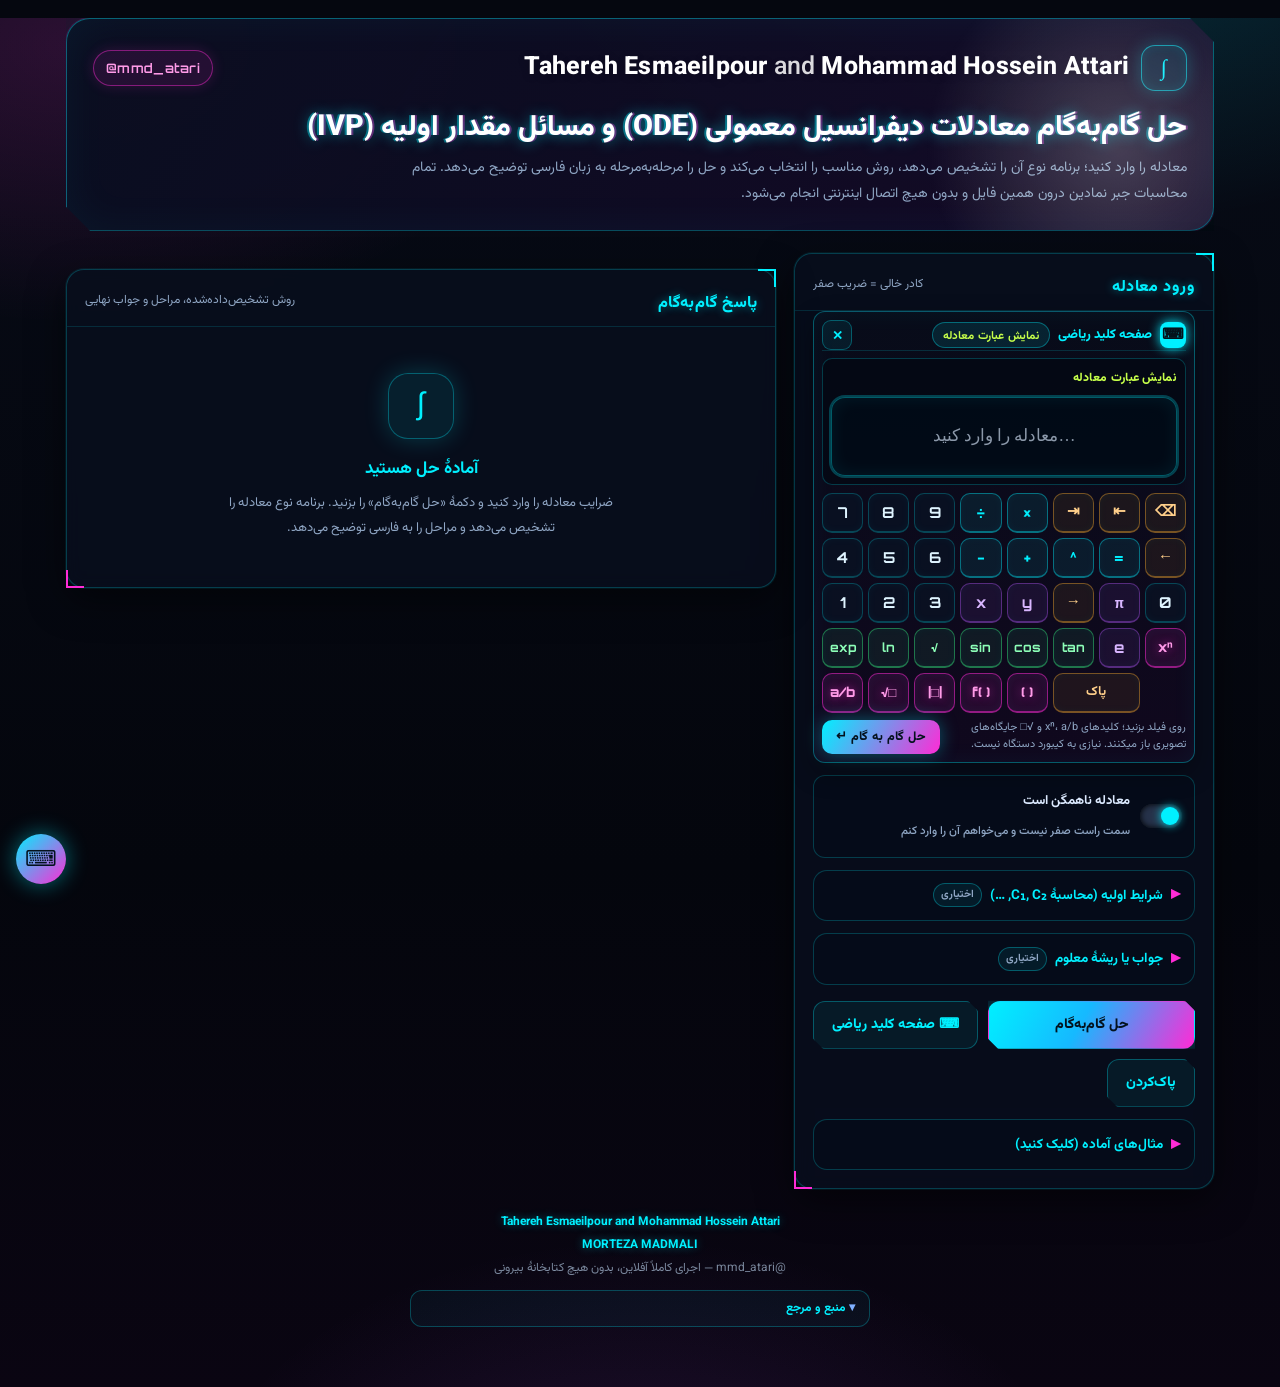
==== commit 98c12706: "Remove method chips and fix Persian keyboard label spacing" ====
--- a/ode-solver.html
+++ b/ode-solver.html
@@ -142,20 +142,6 @@
   color: rgba(255,255,255,.9);
   max-width: 780px;
 }
-.chips {
-  display: flex;
-  flex-wrap: wrap;
-  gap: 8px;
-  margin-top: 14px;
-}
-.chip-soft {
-  font-size: 12px;
-  padding: 4px 11px;
-  border-radius: 999px;
-  background: rgba(255,255,255,.14);
-  border: 1px solid rgba(255,255,255,.25);
-}
-
 /* ------------------------------ شبکه ------------------------------ */
 .layout {
   display: grid;
@@ -741,7 +727,7 @@
 }
 
 /* ============================================================
-   صفحهکلید ریاضی داخلی
+   صفحه کلید ریاضی داخلی
    ============================================================ */
 body.kb-open { padding-bottom: 0; }
 
@@ -788,7 +774,7 @@
 }
 .kb-mini:active { background: #e6eefb; }
 
-/* ورودی معادله و نمایش عبارت، چسبیده به صفحهکلید */
+/* ورودی معادله و نمایش عبارت، چسبیده به صفحه کلید */
 .kb-equation {
   direction: rtl;
   margin-bottom: 8px;
@@ -1086,12 +1072,7 @@
   color: #fff;
   text-shadow: 0 0 14px rgba(0,240,255,.55), 2px 0 rgba(255,43,214,.38), -2px 0 rgba(0,240,255,.38);
 }
-.sub, .chips .chip-soft { color: var(--cy-dim) !important; }
-.chip-soft {
-  background: rgba(0, 240, 255, .06);
-  border-color: rgba(0, 240, 255, .28);
-  font-family: var(--tech);
-}
+.sub { color: var(--cy-dim) !important; }
 
 /* کارتها با گوشههای HUD */
 .card {
@@ -1257,7 +1238,7 @@
 .math .paren { color: var(--neon-cyan); }
 .math-inline { color: #e9f6ff; }
 
-/* صفحهکلید */
+/* صفحه کلید */
 .kb-dock {
   background: linear-gradient(180deg, rgba(8, 12, 26, .97), rgba(16, 8, 30, .98));
   border-color: rgba(0, 240, 255, .35);
@@ -1379,21 +1360,7 @@
       مرحله‌به‌مرحله به زبان فارسی توضیح می‌دهد. تمام محاسبات جبر نمادین درون همین فایل و
       بدون هیچ اتصال اینترنتی انجام می‌شود.
     </p>
-    <div class="chips">
-      <span class="chip-soft">خطی مرتبهٔ اول</span>
-      <span class="chip-soft">برنولی</span>
-      <span class="chip-soft">ریکاتی</span>
-      <span class="chip-soft">کلرو</span>
-      <span class="chip-soft">تفکیک‌پذیر</span>
-      <span class="chip-soft">همگن</span>
-      <span class="chip-soft">کامل و عامل انتگرال‌ساز</span>
-      <span class="chip-soft">ضرایب ثابت</span>
-      <span class="chip-soft">کوشی‑اویلر</span>
-      <span class="chip-soft">ضرایب نامعین</span>
-      <span class="chip-soft">تغییر پارامترها</span>
-      <span class="chip-soft">کاهش مرتبه</span>
-    </div>
-  </header>
+      </header>
 
   <div class="layout">
 
@@ -1405,16 +1372,16 @@
       </div>
       <div class="card-body">
 
-        <!-- ------------------------------ صفحهکلید داخلی ------------------------------ -->
-        <div class="kb-dock" id="kbDock" role="dialog" aria-label="صفحهکلید ریاضی" aria-modal="false" hidden>
+        <!-- ------------------------------ صفحه کلید داخلی ------------------------------ -->
+        <div class="kb-dock" id="kbDock" role="dialog" aria-label="صفحه کلید ریاضی" aria-modal="false" hidden>
           <div class="kb-bar">
             <div class="kb-title">
               <span class="kb-icon" aria-hidden="true">⌨</span>
-              <span>صفحهکلید ریاضی</span>
+              <span>صفحه کلید ریاضی</span>
               <span class="kb-target" id="kbTarget">فیلدی را انتخاب کنید</span>
             </div>
             <div class="kb-bar-actions">
-              <button type="button" class="kb-mini" id="kbClose" title="بستن (Esc)" aria-label="بستن صفحهکلید">✕</button>
+              <button type="button" class="kb-mini" id="kbClose" title="بستن (Esc)" aria-label="بستن صفحه کلید">✕</button>
             </div>
           </div>
 
@@ -1553,7 +1520,7 @@
 
         <div class="actions">
           <button class="btn btn-primary" id="solveBtn" type="button">حل گام‌به‌گام</button>
-          <button class="btn btn-ghost" id="kbOpenBtn" type="button">⌨ صفحهکلید ریاضی</button>
+          <button class="btn btn-ghost" id="kbOpenBtn" type="button">⌨ صفحه کلید ریاضی</button>
           <button class="btn btn-ghost" id="resetBtn" type="button">پاک‌کردن</button>
         </div>
 
@@ -1592,7 +1559,7 @@
     </details>
   </footer>
 
-  <button type="button" class="kb-fab" id="kbToggle" aria-label="نمایش صفحهکلید ریاضی" aria-expanded="false" title="صفحهکلید ریاضی (Alt+K)">⌨</button>
+  <button type="button" class="kb-fab" id="kbToggle" aria-label="نمایش صفحه کلید ریاضی" aria-expanded="false" title="صفحه کلید ریاضی (Alt+K)">⌨</button>
 
 </div>
 <script>
@@ -5160,7 +5127,7 @@
 
 /* ===== 80-keyboard.js ===== */
 /* ============================================================
-   صفحهکلید ریاضی داخلی — ساختارهای تصویری + نیازی به کیبورد دستگاه
+   صفحه کلید ریاضی داخلی — ساختارهای تصویری + نیازی به کیبورد دستگاه
    ============================================================ */
 (function () {
   'use strict';
@@ -5650,7 +5617,7 @@
     if (coarse) closeKb();
   });
 
-  /* صفحهکلید بهطور پیشفرض روی صفحه باز است */
+  /* صفحه کلید بهطور پیشفرض روی صفحه باز است */
   openKb();
   measure();
   refreshTarget();
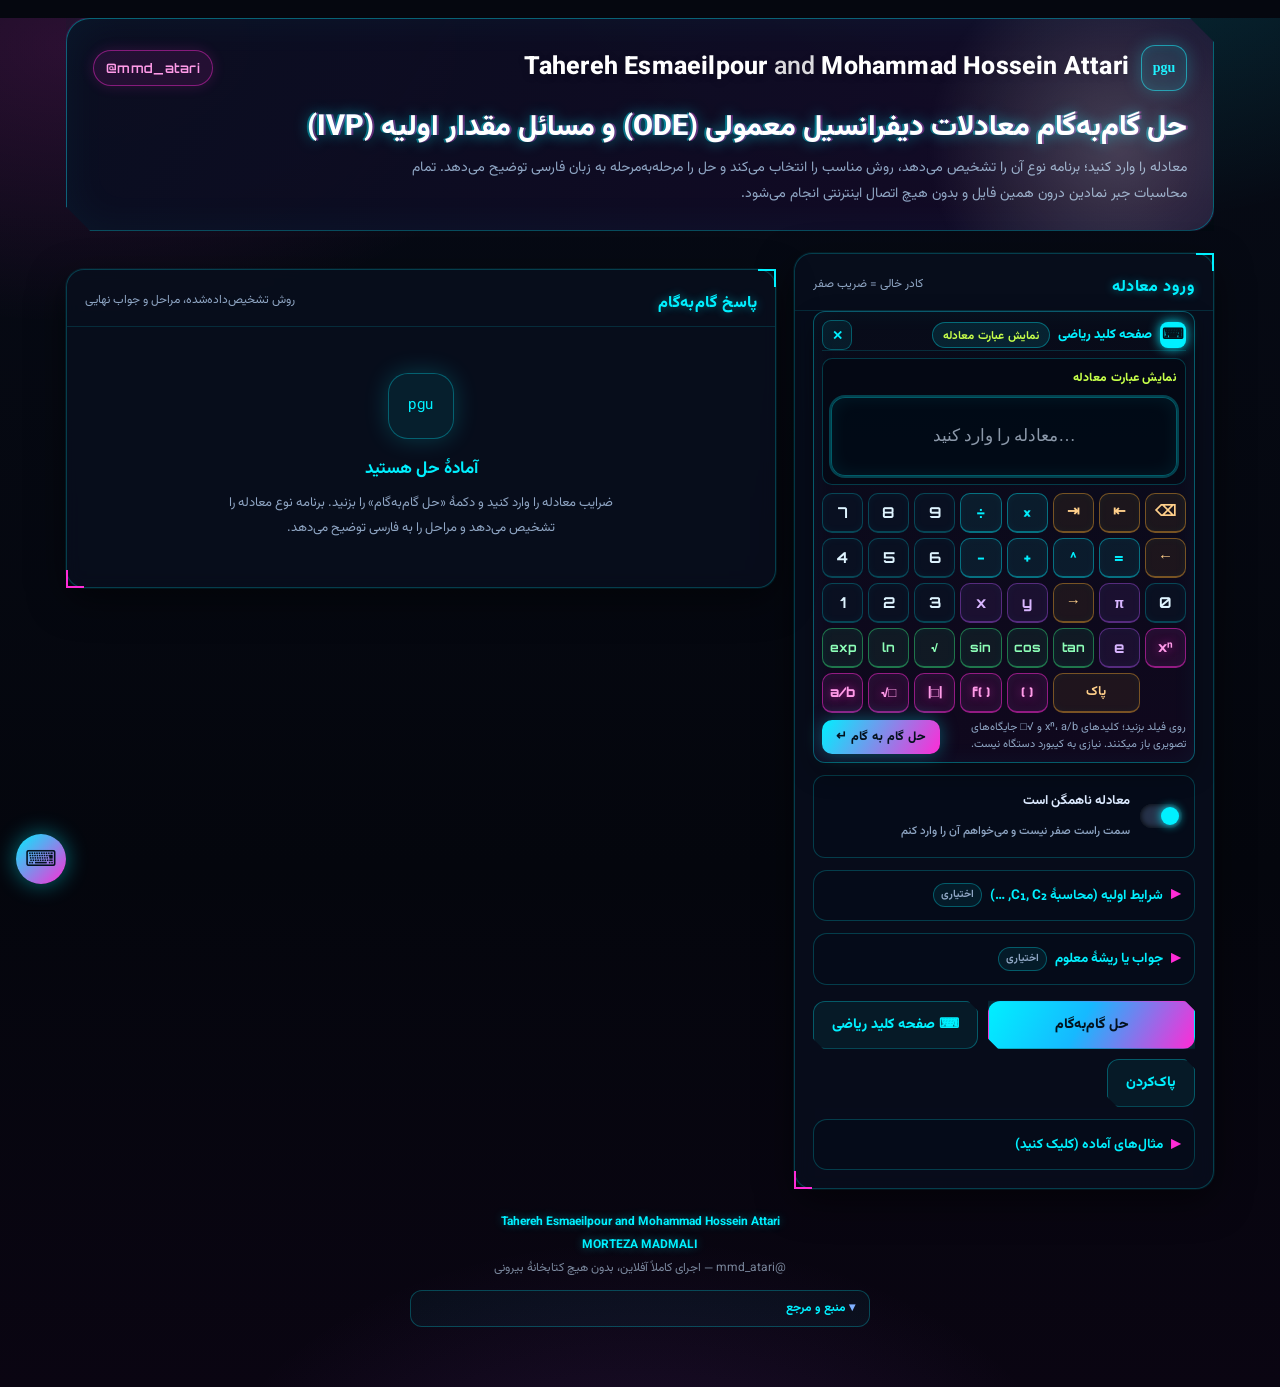
==== commit 916a8180: "Replace decorative integral icons with pgu branding" ====
--- a/ode-solver.html
+++ b/ode-solver.html
@@ -103,9 +103,9 @@
   display: grid;
   place-items: center;
   font-family: var(--mono);
-  font-size: 22px;
+  font-size: 14px;
   font-weight: 700;
-  letter-spacing: .5px;
+  letter-spacing: 0;
   backdrop-filter: blur(4px);
 }
 .authors {
@@ -420,7 +420,8 @@
   border-radius: 20px;
   display: grid;
   place-items: center;
-  font-size: 30px;
+  font-size: 15px;
+  letter-spacing: .5px;
   background: linear-gradient(135deg, #eef4ff, #f5efff);
   border: 1px solid #e3ebf7;
 }
@@ -1349,7 +1350,7 @@
   <header class="hero">
     <div class="hero-top">
       <div class="brand-line">
-        <div class="logo-mark" aria-hidden="true">∫</div>
+        <div class="logo-mark" aria-hidden="true">pgu</div>
         <div class="authors">Tahereh Esmaeilpour <span style="font-weight:500;opacity:.85">and</span> Mohammad Hossein Attari</div>
       </div>
       <div class="handle" title="شناسهٔ برنامه">@mmd_atari</div>
@@ -4904,7 +4905,7 @@
     var box = $('resultWrap');
     box.innerHTML =
       '<div class="empty-state fade-in">' +
-      '<div class="icon">∫</div>' +
+      '<div class="icon">pgu</div>' +
       '<h3>' + esc(title || 'آمادهٔ حل هستید') + '</h3>' +
       '<p>' + esc(text || 'ضرایب معادله را وارد کنید و دکمهٔ «حل گام‌به‌گام» را بزنید. برنامه نوع معادله را تشخیص می‌دهد و مراحل را به فارسی توضیح می‌دهد.') + '</p>' +
       '</div>';
@@ -5116,7 +5117,7 @@
     var fav = document.getElementById('favicon');
     if (fav) {
       fav.href = 'data:image/svg+xml,' + encodeURIComponent(
-        '<svg xmlns="http://www.w3.org/2000/svg" viewBox="0 0 64 64"><rect width="64" height="64" rx="14" fill="#1f6feb"/><text x="32" y="45" font-size="38" text-anchor="middle" fill="#fff" font-family="serif">∫</text></svg>');
+        '<svg xmlns="http://www.w3.org/2000/svg" viewBox="0 0 64 64"><rect width="64" height="64" rx="14" fill="#1f6feb"/><text x="32" y="39" font-size="22" text-anchor="middle" fill="#fff" font-family="monospace">pgu</text></svg>');
     }
   }
 
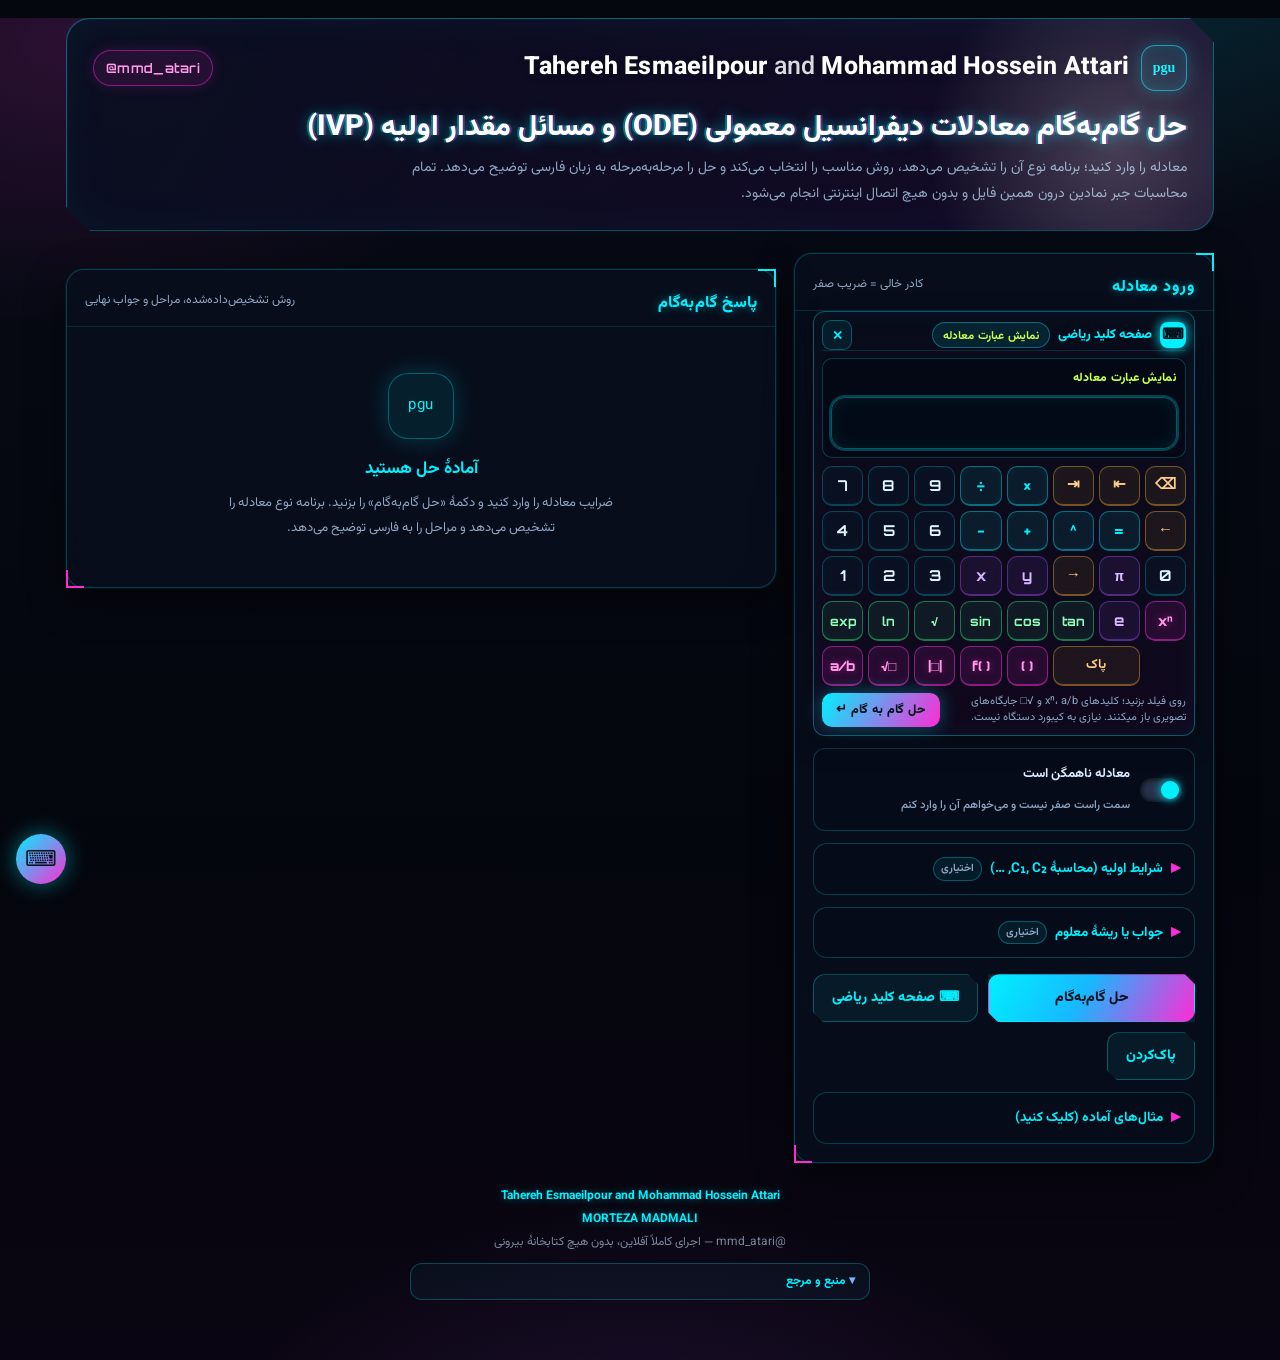
==== commit 6f99d9a9: "Enable physical keyboard editing in equation display and all math fields" ====
--- a/ode-solver.html
+++ b/ode-solver.html
@@ -790,6 +790,8 @@
   outline: none;
   cursor: text;
   font-family: var(--mono);
+  white-space: pre-wrap;
+  overflow-wrap: anywhere;
 }
 .eq-display:focus {
   border-style: solid;
@@ -1388,7 +1390,7 @@
 
           <div class="kb-equation">
             <div class="preview-label">نمایش عبارت معادله</div>
-            <div class="preview eq-display" id="previewBox" data-math-field="1" data-raw="" tabindex="0" role="textbox" aria-label="نمایش عبارت معادله" inputmode="none" spellcheck="false" aria-live="polite"></div>
+            <div class="preview eq-display" id="previewBox" data-math-field="1" data-raw="" contenteditable="true" tabindex="0" role="textbox" aria-label="نمایش عبارت معادله" spellcheck="false" aria-live="polite"></div>
           </div>
 
           <div class="kb-keys" id="kbKeys" aria-label="کلیدهای ریاضی">
@@ -1414,8 +1416,9 @@
             <button type="button" class="kb-key" data-ins="2">2</button>
             <button type="button" class="kb-key" data-ins="3">3</button>
             <span class="kb-prime-host">
-              <button type="button" class="kb-key var" data-ins="x" title="x — ماوس را روی کلید نگه دارید تا مرتبهٔ مشتق انتخاب شود">x</button>
-              <span class="kb-prime-menu" role="group" aria-label="مرتبهٔ مشتق x">
+              <button type="button" class="kb-key var" data-ins="x" title="x — با کلیک یا نگه داشتن ماوس، گزینهها را ببینید">x</button>
+              <span class="kb-prime-menu" role="group" aria-label="گزینههای x">
+                <button type="button" data-prime-var="x" data-prime-order="0" title="x ساده">x</button>
                 <button type="button" data-prime-var="x" data-prime-order="1" title="مشتق مرتبهٔ ۱ x">x'</button>
                 <button type="button" data-prime-var="x" data-prime-order="2" title="مشتق مرتبهٔ ۲ x">x''</button>
                 <button type="button" data-prime-var="x" data-prime-order="3" title="مشتق مرتبهٔ ۳ x">x'''</button>
@@ -1423,8 +1426,9 @@
               </span>
             </span>
             <span class="kb-prime-host">
-              <button type="button" class="kb-key var" data-ins="y" title="y — ماوس را روی کلید نگه دارید تا مرتبهٔ مشتق انتخاب شود">y</button>
-              <span class="kb-prime-menu" role="group" aria-label="مرتبهٔ مشتق y">
+              <button type="button" class="kb-key var" data-ins="y" title="y — با کلیک یا نگه داشتن ماوس، گزینهها را ببینید">y</button>
+              <span class="kb-prime-menu" role="group" aria-label="گزینههای y">
+                <button type="button" data-prime-var="y" data-prime-order="0" title="y ساده">y</button>
                 <button type="button" data-prime-var="y" data-prime-order="1" title="مشتق مرتبهٔ ۱ y">y'</button>
                 <button type="button" data-prime-var="y" data-prime-order="2" title="مشتق مرتبهٔ ۲ y">y''</button>
                 <button type="button" data-prime-var="y" data-prime-order="3" title="مشتق مرتبهٔ ۳ y">y'''</button>
@@ -1482,7 +1486,7 @@
           </label>
           <div class="field" id="rhsField" style="display:none">
             <label>سمت راست معادله <span class="math-inline"><i>f</i>(<i>x</i>,<i>y</i>)</span></label>
-            <input type="text" class="math-input" dir="ltr" inputmode="none" id="rhsInput" placeholder="exp(2*x)  یا  x*y^2  یا  sin(x)" autocomplete="off" spellcheck="false">
+            <input type="text" class="math-input" dir="ltr" id="rhsInput" placeholder="exp(2*x)  یا  x*y^2  یا  sin(x)" autocomplete="off" spellcheck="false">
           </div>
         </div>
 
@@ -1508,7 +1512,7 @@
           <div class="inner">
             <div class="field">
               <label>جواب خصوصی یا ریشهٔ معلوم</label>
-              <input type="text" class="math-input" dir="ltr" inputmode="none" id="knownInput" placeholder="مثلاً  1   یا   exp(x)" autocomplete="off" spellcheck="false">
+              <input type="text" class="math-input" dir="ltr" id="knownInput" placeholder="مثلاً  1   یا   exp(x)" autocomplete="off" spellcheck="false">
               <div class="sub">
                 برای ریکاتی: یک جواب خصوصی معادله؛ برای کاهش مرتبه: جواب <span class="math-inline"><i>y</i><sub>1</sub></span>؛
                 برای معادله‌های با ضرایب ثابت: یکی از ریشه‌های معادلهٔ مشخصه.
@@ -4716,7 +4720,7 @@
     f1.innerHTML = '<label>نقطهٔ شروع <span class="math-inline"><i>x</i><sub>0</sub></span></label>';
     var i1 = document.createElement('input');
     i1.type = 'text'; i1.id = 'ic-x0'; i1.value = state.icX0;
-    i1.className = 'math-input'; i1.dir = 'ltr'; i1.inputMode = 'none';
+    i1.className = 'math-input'; i1.dir = 'ltr';
     i1.placeholder = '0'; i1.autocomplete = 'off'; i1.spellcheck = false;
     i1.addEventListener('input', function () { state.icX0 = i1.value; });
     i1.addEventListener('keydown', function (ev) {
@@ -4734,7 +4738,6 @@
         inp.id = 'ic-' + k2;
         inp.className = 'math-input';
         inp.dir = 'ltr';
-        inp.inputMode = 'none';
         inp.value = state.icVals[k2] || '';
         inp.placeholder = '0';
         inp.autocomplete = 'off';
@@ -4832,10 +4835,35 @@
     }
   }
 
+  function setDomCaret(el, pos) {
+    try {
+      var node = el.firstChild;
+      if (!node || node.nodeType !== 3) {
+        node = document.createTextNode('');
+        el.textContent = '';
+        el.appendChild(node);
+      }
+      var n = Math.max(0, Math.min(pos, node.textContent.length));
+      var range = document.createRange();
+      range.setStart(node, n);
+      range.collapse(true);
+      var sel = window.getSelection();
+      sel.removeAllRanges();
+      sel.addRange(range);
+    } catch (_) { /* نادیده */ }
+  }
+
   function updatePreview() {
     var box = $('previewBox');
     if (!box) return;
     if (!box.hasAttribute('data-raw')) box.setAttribute('data-raw', '');
+    if (document.activeElement === box) {
+      var raw = box.getAttribute('data-raw') || '';
+      if (box.textContent !== raw) box.textContent = raw;
+      var caret = parseInt(box.getAttribute('data-caret') || '-1', 10);
+      if (caret >= 0) setDomCaret(box, caret);
+      return;
+    }
     box.innerHTML = '<div class="math">' + previewEquation() + '</div>';
   }
 
@@ -5087,7 +5115,37 @@
       $('icBody').style.display = this.checked ? '' : 'none';
     });
 
-    $('previewBox').addEventListener('input', function () { syncEquation(); updatePreview(); });
+    var display = $('previewBox');
+    display.addEventListener('focus', function () {
+      var raw = this.getAttribute('data-raw') || '';
+      this.removeAttribute('data-caret');
+      this.textContent = raw;
+      setDomCaret(this, raw.length);
+    });
+    display.addEventListener('input', function (ev) {
+      if (ev.isTrusted) {
+        this.removeAttribute('data-caret');
+        this.setAttribute('data-raw', this.textContent.replace(/\u00a0/g, ' '));
+      }
+      syncEquation();
+      updatePreview();
+    });
+    display.addEventListener('blur', function () {
+      this.removeAttribute('data-caret');
+      syncEquation();
+      updatePreview();
+    });
+    display.addEventListener('paste', function (ev) {
+      ev.preventDefault();
+      var text = (ev.clipboardData || window.clipboardData).getData('text') || '';
+      document.execCommand('insertText', false, text);
+    });
+    display.addEventListener('keydown', function (ev) {
+      if (ev.key === 'Enter' && !ev.ctrlKey && !ev.metaKey) {
+        ev.preventDefault();
+        solve();
+      }
+    });
 
     $('knownInput').addEventListener('keydown', function (ev) {
       if (ev.key === 'Enter' && !ev.ctrlKey && !ev.metaKey) { ev.preventDefault(); solve(); }
@@ -5208,12 +5266,42 @@
   }
   function clamp(n, lo, hi) { return Math.max(lo, Math.min(hi, n)); }
 
+  function domCaret(el) {
+    var sel = window.getSelection();
+    if (!sel || !sel.rangeCount) return fieldValue(el).length;
+    var r = sel.getRangeAt(0);
+    if (!el.contains || !el.contains(r.endContainer)) return fieldValue(el).length;
+    var pre = r.cloneRange();
+    pre.selectNodeContents(el);
+    pre.setEnd(r.endContainer, r.endOffset);
+    return pre.toString().length;
+  }
+
+  function setDomCaret(el, pos) {
+    try {
+      var node = el.firstChild;
+      if (!node || node.nodeType !== 3) {
+        el.textContent = '';
+        node = document.createTextNode('');
+        el.appendChild(node);
+      }
+      var n = clamp(pos, 0, node.textContent.length);
+      var range = document.createRange();
+      range.setStart(node, n);
+      range.collapse(true);
+      var sel = window.getSelection();
+      sel.removeAllRanges();
+      sel.addRange(range);
+    } catch (_) { /* نادیده */ }
+  }
+
   function saveSel() {
     if (!active) return;
     try {
       var s = active.selectionStart, e = active.selectionEnd;
       if (typeof s === 'number' && typeof e === 'number') { selStart = s; selEnd = e; }
-    } catch (_) { /* برخی مرورگرها روی برخی فیلدها محدودیت دارند */ }
+      else { selStart = selEnd = domCaret(active); }
+    } catch (_) { selStart = selEnd = domCaret(active); }
   }
 
   function labelFor(inp) {
@@ -5250,10 +5338,19 @@
   function focusActive() {
     if (!active) return;
     try { active.focus({ preventScroll: true }); } catch (_) { active.focus(); }
-    try { active.setSelectionRange(selStart, selEnd); } catch (_) { /* نادیده */ }
+    try {
+      if (typeof active.setSelectionRange === 'function') active.setSelectionRange(selStart, selEnd);
+      else {
+        var saved = parseInt(active.getAttribute('data-caret') || '-1', 10);
+        setDomCaret(active, saved >= 0 ? saved : selStart);
+      }
+    } catch (_) { /* نادیده */ }
   }
 
   function fireInput(inp) {
+    if (inp && inp.getAttribute && inp.getAttribute('data-math-field') === '1') {
+      inp.setAttribute('data-caret', String(selStart));
+    }
     try {
       inp.dispatchEvent(new Event('input', { bubbles: true }));
     } catch (_) {
@@ -5351,7 +5448,7 @@
   function slot(slotName, label, value, cls) {
     return '<input type="text" class="math-input tpl-slot ' + (cls || '') + '" ' +
       'data-slot="' + slotName + '" data-label="' + esc(label) + '" ' +
-      'dir="ltr" inputmode="none" spellcheck="false" value="' + esc(value) + '" placeholder="' + esc(label) + '">';
+      'dir="ltr" spellcheck="false" value="' + esc(value) + '" placeholder="' + esc(label) + '">';
   }
 
   function templateHtml(type) {
@@ -5508,27 +5605,47 @@
     if (sb && !sb.disabled) sb.click();
   }
 
+  function closePrimeMenus() {
+    Array.prototype.forEach.call(keys.querySelectorAll('.kb-prime-host.open'), function (h) {
+      h.classList.remove('open');
+    });
+  }
+
   keys.addEventListener('click', function (ev) {
     var b = ev.target && ev.target.closest ? ev.target.closest('button') : null;
     if (!b || !keys.contains(b)) return;
     var po = b.getAttribute('data-prime-order');
     if (po != null) {
-      var n = clamp(parseInt(po, 10) || 1, 1, 4);
+      var n = clamp(parseInt(po, 10) || 0, 0, 4);
       var v = b.getAttribute('data-prime-var') === 'x' ? 'x' : 'y';
       var marks = '';
       for (var i = 0; i < n; i++) marks += "'";
       insert(v + marks);
-      Array.prototype.forEach.call(keys.querySelectorAll('.kb-prime-host.open'), function (h) {
-        h.classList.remove('open');
-      });
+      closePrimeMenus();
       return;
     }
     var tpl = b.getAttribute('data-tpl');
-    if (tpl) { openComposer(tpl); return; }
+    if (tpl) { closePrimeMenus(); openComposer(tpl); return; }
     var act = b.getAttribute('data-act');
-    if (act) { edit(act); return; }
+    if (act) {
+      if (act === 'clear') {
+        var disp = document.querySelector('[data-math-field="1"]');
+        if (disp) { active = disp; selStart = selEnd = 0; }
+      }
+      closePrimeMenus();
+      edit(act);
+      return;
+    }
     var text = b.getAttribute('data-ins');
     if (text == null) return;
+    var host = b.closest ? b.closest('.kb-prime-host') : null;
+    if (host && (text === 'x' || text === 'y')) {
+      var wasOpen = host.classList.contains('open');
+      closePrimeMenus();
+      if (!wasOpen) host.classList.add('open');
+      return;
+    }
+    closePrimeMenus();
     var caret = parseInt(b.getAttribute('data-caret') || '0', 10);
     insert(text, isNaN(caret) ? 0 : caret);
   });
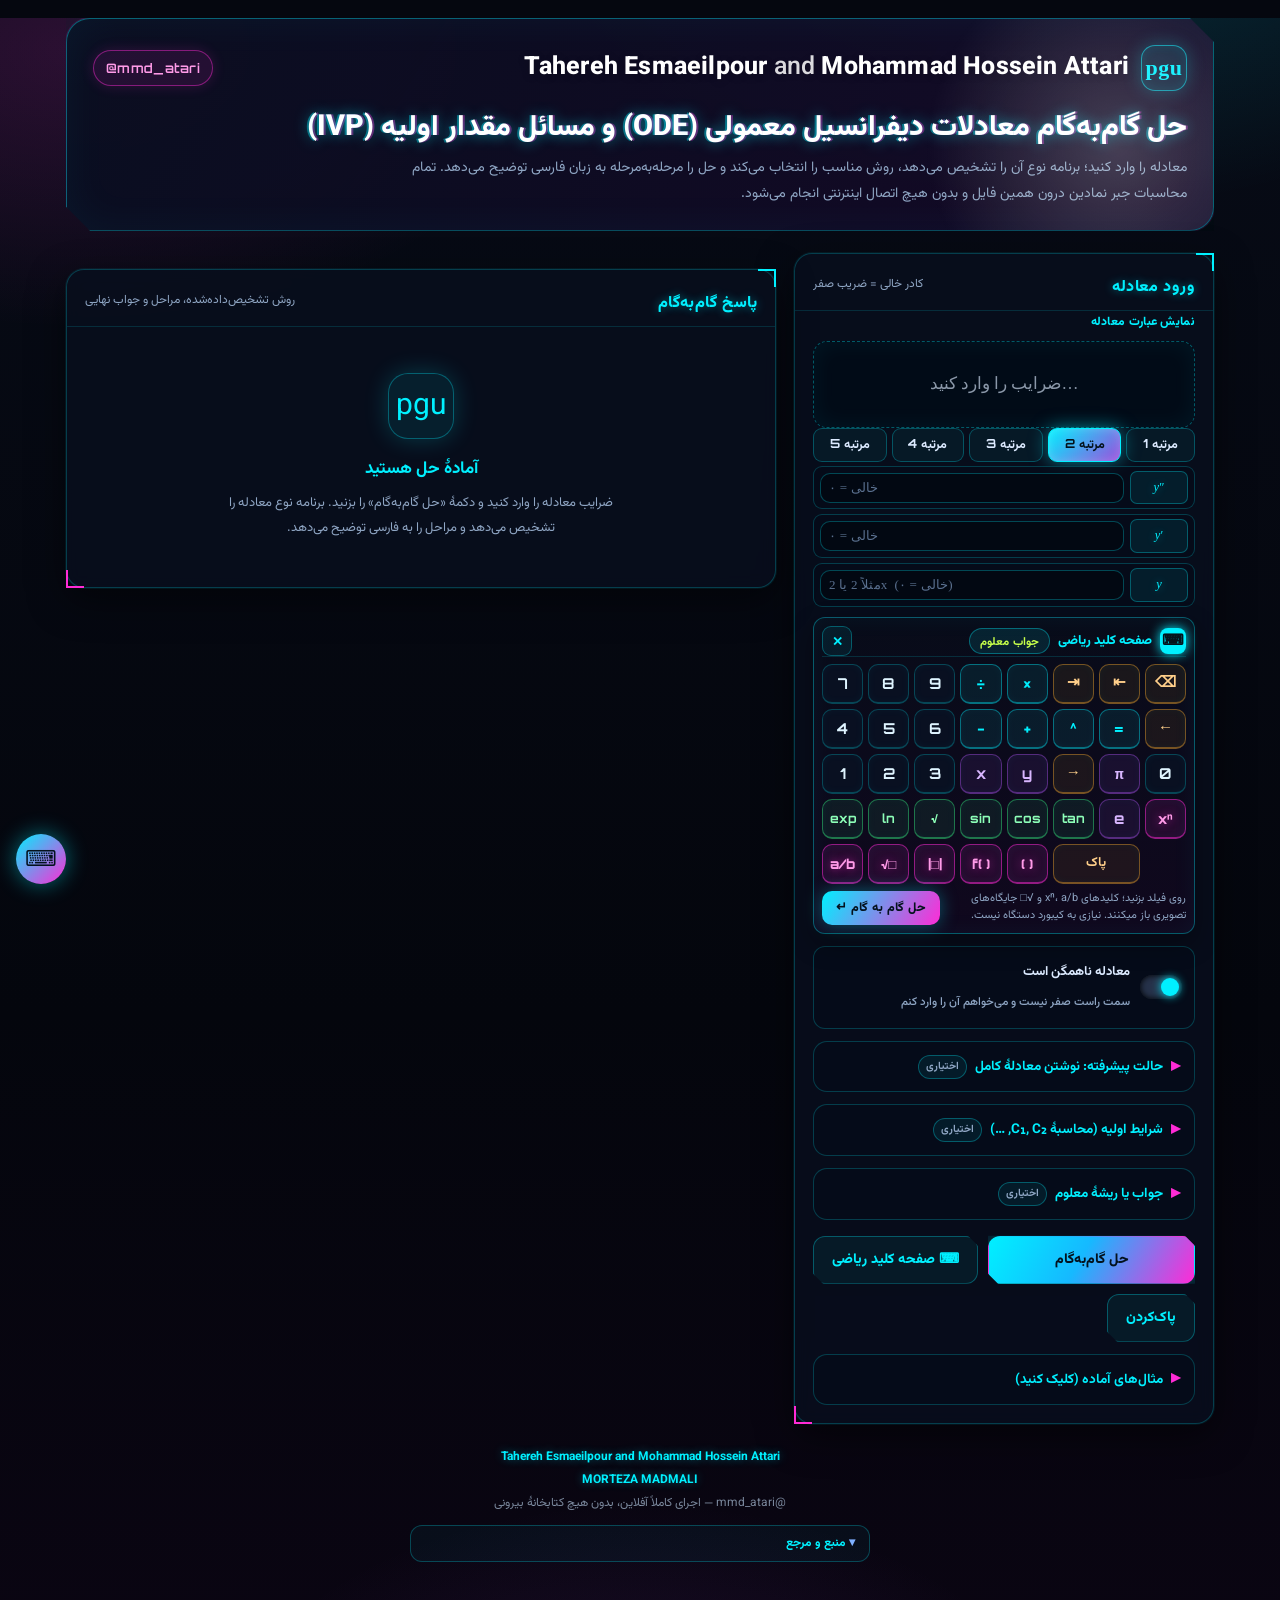
==== commit 3b3896d9: "Restore coefficient input for orders 1-5" ====
--- a/ode-solver.html
+++ b/ode-solver.html
@@ -103,9 +103,9 @@
   display: grid;
   place-items: center;
   font-family: var(--mono);
-  font-size: 14px;
+  font-size: 22px;
   font-weight: 700;
-  letter-spacing: 0;
+  letter-spacing: .5px;
   backdrop-filter: blur(4px);
 }
 .authors {
@@ -142,6 +142,20 @@
   color: rgba(255,255,255,.9);
   max-width: 780px;
 }
+.chips {
+  display: flex;
+  flex-wrap: wrap;
+  gap: 8px;
+  margin-top: 14px;
+}
+.chip-soft {
+  font-size: 12px;
+  padding: 4px 11px;
+  border-radius: 999px;
+  background: rgba(255,255,255,.14);
+  border: 1px solid rgba(255,255,255,.25);
+}
+
 /* ------------------------------ شبکه ------------------------------ */
 .layout {
   display: grid;
@@ -191,6 +205,78 @@
   font-weight: 500;
   color: var(--ink-soft);
 }
+
+/* انتخاب مرتبه */
+.order-row {
+  display: flex;
+  gap: 8px;
+  flex-wrap: wrap;
+}
+.order-btn {
+  flex: 1 1 auto;
+  min-width: 52px;
+  padding: 10px 6px;
+  border-radius: 12px;
+  border: 1.5px solid var(--line);
+  background: #fbfcfe;
+  color: #26374f;
+  font-family: inherit;
+  font-size: 14px;
+  font-weight: 700;
+  cursor: pointer;
+  transition: all .15s ease;
+}
+.order-btn:hover { border-color: #b9cbe8; transform: translateY(-1px); }
+.order-btn.active {
+  background: linear-gradient(135deg, var(--brand), var(--brand2));
+  border-color: transparent;
+  color: #fff;
+  box-shadow: 0 8px 18px rgba(31,111,235,.28);
+}
+
+/* ضرایب */
+.coef-list {
+  display: flex;
+  flex-direction: column;
+  gap: 8px;
+  margin-top: 6px;
+}
+.coef-row {
+  display: grid;
+  grid-template-columns: 74px minmax(0, 1fr);
+  align-items: center;
+  gap: 8px;
+  padding: 6px 8px;
+  border-radius: 12px;
+  background: #f8fafd;
+  border: 1px solid var(--line);
+}
+.coef-tag {
+  font-family: var(--mono);
+  font-size: 15px;
+  text-align: center;
+  color: #1d3557;
+  background: #fff;
+  border: 1px solid var(--line);
+  border-radius: 9px;
+  padding: 6px 4px;
+  direction: ltr;
+  white-space: nowrap;
+}
+.coef-tag .pow { font-size: 11px; }
+
+/* فشرده کردن بلوک مرتبه و ضرایب */
+.input-card .label { margin: 8px 0 4px; font-size: 12px; }
+.order-row { gap: 5px; }
+.order-btn { min-width: 42px; padding: 6px 4px; border-radius: 9px; font-size: 12.5px; }
+.coef-list { gap: 5px; margin-top: 4px; }
+.coef-row {
+  grid-template-columns: 58px minmax(0, 1fr);
+  gap: 6px; padding: 4px 6px; border-radius: 9px;
+}
+.coef-tag { font-size: 12.5px; padding: 4px 3px; border-radius: 7px; }
+.coef-tag .pow { font-size: 10px; }
+.coef-row .math-input { padding: 6px 8px; font-size: 13px; min-height: 30px; }
 
 input[type="text"], select, textarea {
   width: 100%;
@@ -420,8 +506,7 @@
   border-radius: 20px;
   display: grid;
   place-items: center;
-  font-size: 15px;
-  letter-spacing: .5px;
+  font-size: 30px;
   background: linear-gradient(135deg, #eef4ff, #f5efff);
   border: 1px solid #e3ebf7;
 }
@@ -733,11 +818,11 @@
 body.kb-open { padding-bottom: 0; }
 
 .kb-dock[hidden] { display: none; }
-/* کیبورد داخل کادر ورودی، همراه با ورودی و نمایش عبارت معادله */
+/* کیبورد داخل کادر ورودی و چسبیده به ضرایب */
 .kb-dock {
   position: relative;
   direction: rtl;
-  margin-top: 0;
+  margin-top: 10px;
   padding: 8px;
   border: 1px solid var(--line);
   border-radius: 12px;
@@ -774,29 +859,6 @@
   font-weight: 800; cursor: pointer;
 }
 .kb-mini:active { background: #e6eefb; }
-
-/* ورودی معادله و نمایش عبارت، چسبیده به صفحه کلید */
-.kb-equation {
-  direction: rtl;
-  margin-bottom: 8px;
-  padding: 8px;
-  border-radius: 10px;
-  background: rgba(255,255,255,.58);
-  border: 1px solid #d7e2f2;
-}
-.eq-display {
-  padding: 10px;
-  min-height: 52px;
-  outline: none;
-  cursor: text;
-  font-family: var(--mono);
-  white-space: pre-wrap;
-  overflow-wrap: anywhere;
-}
-.eq-display:focus {
-  border-style: solid;
-  box-shadow: 0 0 0 2px rgba(31,111,235,.18);
-}
 
 .kb-keys {
   display: grid;
@@ -1075,7 +1137,12 @@
   color: #fff;
   text-shadow: 0 0 14px rgba(0,240,255,.55), 2px 0 rgba(255,43,214,.38), -2px 0 rgba(0,240,255,.38);
 }
-.sub { color: var(--cy-dim) !important; }
+.sub, .chips .chip-soft { color: var(--cy-dim) !important; }
+.chip-soft {
+  background: rgba(0, 240, 255, .06);
+  border-color: rgba(0, 240, 255, .28);
+  font-family: var(--tech);
+}
 
 /* کارتها با گوشههای HUD */
 .card {
@@ -1252,9 +1319,6 @@
 .kb-icon { background: var(--neon-cyan); color: #04121c; box-shadow: 0 0 12px var(--neon-cyan); }
 .kb-target { background: rgba(0, 240, 255, .1); border-color: rgba(0, 240, 255, .35); color: var(--neon-lime); }
 .kb-mini { background: rgba(0, 240, 255, .07); border-color: rgba(0, 240, 255, .3); color: var(--neon-cyan); }
-.kb-equation { background: rgba(3, 8, 18, .6); border-color: rgba(0, 240, 255, .22); }
-.eq-display:focus { box-shadow: 0 0 0 2px rgba(0,240,255,.25), inset 0 0 18px rgba(0,240,255,.08); }
-.kb-equation .preview-label { color: var(--neon-lime); }
 .kb-key {
   background: rgba(10, 18, 34, .92);
   border-color: rgba(0, 240, 255, .24);
@@ -1331,7 +1395,7 @@
   .hero { background: #fff !important; border: 1px solid #ccc !important; box-shadow: none !important; clip-path: none !important; color: #000 !important; }
   .hero h1, .card-head h2, .method-name, .step-title, .empty-state h3,
   .source-ref > summary, .logo-mark, .handle, .chip-soft { color: #000 !important; text-shadow: none !important; box-shadow: none !important; }
-  .card, .switch-row, details.section, .preview, .answer-box,
+  .card, .coef-row, .switch-row, details.section, .preview, .answer-box,
   .step .note, .step .warn, .warnings, .alts, .error-box, .source-ref {
     background: #fff !important; border-color: #ccc !important;
     box-shadow: none !important; -webkit-backdrop-filter: none !important; backdrop-filter: none !important;
@@ -1375,6 +1439,15 @@
       </div>
       <div class="card-body">
 
+        <div class="preview-label">نمایش عبارت معادله</div>
+        <div class="preview" id="previewBox" aria-live="polite"></div>
+
+        <div class="order-row" id="orderRow" role="group" aria-label="انتخاب مرتبه"></div>
+
+        <div id="coefArea">
+          <div class="coef-list" id="coefList"></div>
+        </div>
+
         <!-- ------------------------------ صفحه کلید داخلی ------------------------------ -->
         <div class="kb-dock" id="kbDock" role="dialog" aria-label="صفحه کلید ریاضی" aria-modal="false" hidden>
           <div class="kb-bar">
@@ -1388,11 +1461,6 @@
             </div>
           </div>
 
-          <div class="kb-equation">
-            <div class="preview-label">نمایش عبارت معادله</div>
-            <div class="preview eq-display" id="previewBox" data-math-field="1" data-raw="" contenteditable="true" tabindex="0" role="textbox" aria-label="نمایش عبارت معادله" spellcheck="false" aria-live="polite"></div>
-          </div>
-
           <div class="kb-keys" id="kbKeys" aria-label="کلیدهای ریاضی">
             <button type="button" class="kb-key" data-ins="7">7</button>
             <button type="button" class="kb-key" data-ins="8">8</button>
@@ -1416,9 +1484,8 @@
             <button type="button" class="kb-key" data-ins="2">2</button>
             <button type="button" class="kb-key" data-ins="3">3</button>
             <span class="kb-prime-host">
-              <button type="button" class="kb-key var" data-ins="x" title="x — با کلیک یا نگه داشتن ماوس، گزینهها را ببینید">x</button>
-              <span class="kb-prime-menu" role="group" aria-label="گزینههای x">
-                <button type="button" data-prime-var="x" data-prime-order="0" title="x ساده">x</button>
+              <button type="button" class="kb-key var" data-ins="x" title="x — ماوس را روی کلید نگه دارید تا مرتبهٔ مشتق انتخاب شود">x</button>
+              <span class="kb-prime-menu" role="group" aria-label="مرتبهٔ مشتق x">
                 <button type="button" data-prime-var="x" data-prime-order="1" title="مشتق مرتبهٔ ۱ x">x'</button>
                 <button type="button" data-prime-var="x" data-prime-order="2" title="مشتق مرتبهٔ ۲ x">x''</button>
                 <button type="button" data-prime-var="x" data-prime-order="3" title="مشتق مرتبهٔ ۳ x">x'''</button>
@@ -1426,9 +1493,8 @@
               </span>
             </span>
             <span class="kb-prime-host">
-              <button type="button" class="kb-key var" data-ins="y" title="y — با کلیک یا نگه داشتن ماوس، گزینهها را ببینید">y</button>
-              <span class="kb-prime-menu" role="group" aria-label="گزینههای y">
-                <button type="button" data-prime-var="y" data-prime-order="0" title="y ساده">y</button>
+              <button type="button" class="kb-key var" data-ins="y" title="y — ماوس را روی کلید نگه دارید تا مرتبهٔ مشتق انتخاب شود">y</button>
+              <span class="kb-prime-menu" role="group" aria-label="مرتبهٔ مشتق y">
                 <button type="button" data-prime-var="y" data-prime-order="1" title="مشتق مرتبهٔ ۱ y">y'</button>
                 <button type="button" data-prime-var="y" data-prime-order="2" title="مشتق مرتبهٔ ۲ y">y''</button>
                 <button type="button" data-prime-var="y" data-prime-order="3" title="مشتق مرتبهٔ ۳ y">y'''</button>
@@ -1490,7 +1556,25 @@
           </div>
         </div>
 
-                <details class="section">
+        <details class="section">
+          <summary>حالت پیشرفته: نوشتن معادلهٔ کامل <span class="badge-opt">اختیاری</span></summary>
+          <div class="inner">
+            <label class="switch-row" for="rawCheck">
+              <input type="checkbox" id="rawCheck">
+              <span class="switch" aria-hidden="true"></span>
+              <span>
+                <span class="sw-label">معادله را به شکل کامل می‌نویسم</span><br>
+                <span class="sw-hint">مناسب معادله‌های ضمنی، کامل (Exact) و کلرو</span>
+              </span>
+            </label>
+            <div class="field" id="rawField" style="display:none">
+              <label>معادلهٔ کامل <span class="sub">(مشتق اول را با y' بنویسید؛ مرتبهٔ اول)</span></label>
+              <textarea class="math-input" dir="ltr" id="rawInput" placeholder="(2*x+y) + (x+2*y)*y' = 0" spellcheck="false"></textarea>
+            </div>
+          </div>
+        </details>
+
+        <details class="section">
           <summary>شرایط اولیه (محاسبهٔ C₁, C₂, …) <span class="badge-opt">اختیاری</span></summary>
           <div class="inner">
             <label class="switch-row" for="icCheck">
@@ -4676,14 +4760,16 @@
   'use strict';
   var CAS = window.CAS;
   var $ = function (id) { return document.getElementById(id); };
-  var PRIMES = ['', '′', '″', '‴', '⁗'];
-  var YNAMES = ['y', 'y′', 'y″', 'y‴', 'y⁗'];
+  var PRIMES = ['', '′', '″', '‴', '⁗', '⁽⁵⁾'];
+  var YNAMES = ['y', 'y′', 'y″', 'y‴', 'y⁗', 'y⁽⁵⁾'];
   var GREET = 'سلام';
 
   var state = {
     order: 2,
+    coefVals: ['', '', '', '', '', ''],
     icX0: '0',
     icVals: ['', '', '', '', ''],
+    rawMode: false,
     primaryRes: null,
     lastCfg: null,
     busy: false
@@ -4712,6 +4798,57 @@
   function clearErr() { errMsg(''); }
 
   /* ------------------------------ ورودی‌ها ------------------------------ */
+  function buildOrderButtons() {
+    var wrap = $('orderRow');
+    wrap.innerHTML = '';
+    for (var n = 1; n <= 5; n++) {
+      (function (n2) {
+        var b = el('button', 'order-btn' + (n2 === state.order ? ' active' : ''), 'مرتبه ' + n2);
+        b.type = 'button';
+        b.setAttribute('data-order', String(n2));
+        b.addEventListener('click', function () {
+          state.order = n2;
+          buildOrderButtons();
+          buildCoefRows();
+          buildICFields();
+          updatePreview();
+        });
+        wrap.appendChild(b);
+      })(n);
+    }
+  }
+
+  function buildCoefRows() {
+    var wrap = $('coefList');
+    wrap.innerHTML = '';
+    for (var k = state.order; k >= 0; k--) {
+      (function (k2) {
+        var row = el('div', 'coef-row');
+        var tag = el('div', 'coef-tag', yvar(k2));
+        var inp = document.createElement('input');
+        inp.type = 'text';
+        inp.id = 'coef-' + k2;
+        inp.className = 'math-input';
+        inp.dir = 'ltr';
+       
+        inp.value = state.coefVals[k2] || '';
+        inp.placeholder = k2 === 0 ? 'مثلاً 2 یا 2x  (خالی = ۰)' : 'خالی = ۰';
+        inp.autocomplete = 'off';
+        inp.spellcheck = false;
+        inp.addEventListener('input', function () {
+          state.coefVals[k2] = inp.value;
+          updatePreview();
+        });
+        inp.addEventListener('keydown', function (ev) {
+          if (ev.key === 'Enter' && !ev.ctrlKey && !ev.metaKey) { ev.preventDefault(); solve(); }
+        });
+        row.appendChild(tag);
+        row.appendChild(inp);
+        wrap.appendChild(row);
+      })(k);
+    }
+  }
+
   function buildICFields() {
     var wrap = $('icFields');
     wrap.innerHTML = '';
@@ -4738,6 +4875,7 @@
         inp.id = 'ic-' + k2;
         inp.className = 'math-input';
         inp.dir = 'ltr';
+       
         inp.value = state.icVals[k2] || '';
         inp.placeholder = '0';
         inp.autocomplete = 'off';
@@ -4752,118 +4890,71 @@
     }
   }
 
-  /* ------------------------------ ورودی معادله و پیشنمایش ------------------------------ */
-  var YVARS = ['y', 'yp', 'ypp', 'yppp', 'ypppp'];
-
-  function equationText() {
-    var box = $('previewBox');
-    var t = box ? (box.getAttribute('data-raw') || '').trim() : '';
-    if (t.indexOf('=') < 0 && $('nonhomCheck') && $('nonhomCheck').checked) {
-      var rhs = fieldVal('rhsInput');
-      if (rhs) t += ' = ' + rhs;
-    }
-    return t;
-  }
-
-  function equationExpr(text) {
-    var parts = text.split('=');
-    if (parts.length > 2) throw new Error('معادله فقط باید یک علامت «=» داشته باشد.');
-    var left = CAS.parse(parts[0]);
-    var right = (parts.length === 2 && parts[1].trim()) ? CAS.parse(parts[1]) : CAS.num(0);
-    return CAS.simp(CAS.sub(left, right));
-  }
-
-  function equationOrder(expr) {
-    var n = 1;
-    for (var k = 1; k < YVARS.length; k++) if (CAS.depends(expr, YVARS[k])) n = k;
-    return n;
-  }
-
-  function decomposeHigher(expr, order) {
-    var zeroMap = {};
-    YVARS.forEach(function (v) { zeroMap[v] = CAS.num(0); });
-    var coeffs = [], rest = expr;
-    for (var k = 0; k <= order; k++) {
-      var c = CAS.simp(CAS.subs(CAS.diff(rest, YVARS[k]), zeroMap));
-      coeffs.push(c);
-      rest = CAS.simp(CAS.sub(rest, CAS.mul(c, CAS.vr(YVARS[k]))));
-    }
-    var leftover = YVARS.some(function (v) { return CAS.depends(rest, v); });
-    if (leftover) throw new Error('معادلهٔ مرتبهٔ بالا باید نسبت به y و مشتقاتش خطی باشد.');
-    return { coeffs: coeffs, rhs: CAS.simp(CAS.neg(rest)) };
-  }
-
-  function parseEquation(text) {
-    if (!text) throw new Error('عبارت معادله را وارد کنید.');
-    var expr = equationExpr(text);
-    var order = equationOrder(expr);
-    var cfg = { order: order, hasIC: false, x0: 0, y0s: [], knownExpr: null, rawExpr: null };
-    if (order <= 1) {
-      cfg.rawExpr = expr;
-      cfg.coeffs = [CAS.num(0), CAS.num(1)];
-      cfg.rhs = CAS.num(0);
+  /* ------------------------------ پیش‌نمایش ------------------------------ */
+  function coefTermHtml(expr) {
+    if (CAS._signOf(expr) < 0) return { neg: true, e: CAS._absTerm(expr) };
+    return { neg: false, e: expr };
+  }
+
+  function previewEquation() {
+    if (state.rawMode) {
+      var txt = $('rawInput').value.trim();
+      if (!txt) return '<span class="op" style="color:#8b98a9">معادله را در کادر بالا بنویسید…</span>';
+      try {
+        var ex = CAS.parse(txt);
+        return CAS.render(ex) + ' = 0';
+      } catch (e) {
+        return esc(txt);
+      }
+    }
+    var parts = [];
+    for (var k = state.order; k >= 0; k--) {
+      var txt2 = (state.coefVals[k] || '').trim();
+      if (!txt2) continue;
+      var expr;
+      try { expr = CAS.parse(txt2); } catch (e) { expr = null; }
+      if (!expr) {
+        var plain = esc(txt2) + (k > 0 ? '·' + YNAMES[k] : '');
+        parts.push({ neg: false, html: plain });
+        continue;
+      }
+      var s = coefTermHtml(expr);
+      var cHtml = CAS.render(s.e);
+      var needParen = s.e.t === '+' || s.e.t === '*';
+      var body;
+      if (CAS.isNum(s.e, 1)) {
+        body = yvar(k);
+      } else {
+        body = (needParen ? '<span class="paren">(</span>' + cHtml + '<span class="paren">)</span>' : cHtml) +
+          (s.e.t === '+' ? '' : '\u2009') + yvar(k);
+      }
+      parts.push({ neg: s.neg, html: body });
+    }
+    if (!parts.length) return '<span class="op" style="color:#8b98a9">ضرایب را وارد کنید…</span>';
+    var out = '';
+    parts.forEach(function (p, i) {
+      if (i === 0) out += (p.neg ? '−' : '') + p.html;
+      else out += (p.neg ? ' − ' : ' + ') + p.html;
+    });
+    var rhsTxt = '';
+    if ($('nonhomCheck').checked) {
+      rhsTxt = $('rhsInput').value.trim();
+    }
+    if (rhsTxt) {
+      try {
+        out += ' = ' + CAS.render(CAS.parse(rhsTxt));
+      } catch (e2) {
+        out += ' = ' + esc(rhsTxt);
+      }
     } else {
-      var d = decomposeHigher(expr, order);
-      cfg.coeffs = d.coeffs;
-      cfg.rhs = d.rhs;
-    }
-    return cfg;
-  }
-
-  function syncEquation() {
-    try {
-      var cfg = parseEquation(equationText());
-      if (cfg.order !== state.order) {
-        state.order = cfg.order;
-        buildICFields();
-      }
-    } catch (_) { /* ورودی ناقص هنگام تایپ نادیده گرفته میشود */ }
-  }
-
-  function previewEquation() {
-    var txt = equationText();
-    if (!txt) return '<span class="op" style="color:#8b98a9">معادله را وارد کنید…</span>';
-    var parts = txt.split('=');
-    try {
-      var out = CAS.render(CAS.parse(parts[0]));
-      if (parts.length === 2 && parts[1].trim()) {
-        out += '<span class="op"> = </span>' + CAS.render(CAS.parse(parts[1]));
-      }
-      return out;
-    } catch (e) {
-      return esc(txt);
-    }
-  }
-
-  function setDomCaret(el, pos) {
-    try {
-      var node = el.firstChild;
-      if (!node || node.nodeType !== 3) {
-        node = document.createTextNode('');
-        el.textContent = '';
-        el.appendChild(node);
-      }
-      var n = Math.max(0, Math.min(pos, node.textContent.length));
-      var range = document.createRange();
-      range.setStart(node, n);
-      range.collapse(true);
-      var sel = window.getSelection();
-      sel.removeAllRanges();
-      sel.addRange(range);
-    } catch (_) { /* نادیده */ }
+      out += ' = 0';
+    }
+    return out;
   }
 
   function updatePreview() {
     var box = $('previewBox');
     if (!box) return;
-    if (!box.hasAttribute('data-raw')) box.setAttribute('data-raw', '');
-    if (document.activeElement === box) {
-      var raw = box.getAttribute('data-raw') || '';
-      if (box.textContent !== raw) box.textContent = raw;
-      var caret = parseInt(box.getAttribute('data-caret') || '-1', 10);
-      if (caret >= 0) setDomCaret(box, caret);
-      return;
-    }
     box.innerHTML = '<div class="math">' + previewEquation() + '</div>';
   }
 
@@ -4879,7 +4970,27 @@
   }
 
   function buildCfg() {
-    var cfg = parseEquation(equationText());
+    var cfg = { hasIC: false, x0: 0, y0s: [], knownExpr: null, rawExpr: null };
+    if (state.rawMode) {
+      var raw = $('rawInput').value.trim();
+      if (!raw) throw new Error('در حالت معادلهٔ کامل، عبارت معادله را وارد کنید.');
+      cfg.order = 1;
+      cfg.rawExpr = parseOr(raw, 'معادله');
+      cfg.coeffs = [CAS.num(0), CAS.num(1)];
+      cfg.rhs = CAS.num(0);
+    } else {
+      cfg.order = state.order;
+      cfg.coeffs = [];
+      var any = false;
+      for (var k = 0; k <= state.order; k++) {
+        var t = (state.coefVals[k] || '').trim();
+        if (t) any = true;
+        cfg.coeffs.push(parseOr(t, 'ضریب ' + YNAMES[k]));
+      }
+      if (!any) throw new Error('حداقل یکی از ضرایب را وارد کنید (مثلاً ضریب y یا y′).');
+      var nonhom = $('nonhomCheck').checked;
+      cfg.rhs = nonhom ? parseOr(fieldVal('rhsInput'), 'سمت راست معادله') : CAS.num(0);
+    }
 
     var icOn = $('icCheck').checked;
     if (icOn) {
@@ -5032,25 +5143,120 @@
     });
   }
 
-  /* ------------------------------ مثالها ------------------------------ */
+  /* ------------------------------ مثال‌ها ------------------------------ */
   var EXAMPLES = [
-    { label: 'خطی: y′ + 2y = e⁻ˣ', eq: "y' + 2*y = exp(-x)" },
-    { label: 'برنولی: y′ + y = x y²', eq: "y' + y = x*y^2" },
-    { label: 'تفکیکپذیر: y′ = x y', eq: "y' = x*y" },
-    { label: 'همگن: y′ = (x+y)/x', eq: "y' = (x+y)/x" },
-    { label: 'کامل: (2x+y) + (x+2y)y′ = 0', eq: "(2*x+y) + (x+2*y)*y' = 0" },
-    { label: 'ریکاتی: y′ = y² − 1', eq: "y' = y^2 - 1", known: '1' },
-    { label: 'کلرو: y = x y′ + y′²', eq: "y = x*y' + y'^2" },
-    { label: 'کوشی‑اویلر: x²y″ − 2x y′ + 2y = 0', eq: "x^2*y'' - 2*x*y' + 2*y = 0" },
-    { label: 'ناهمگن: y″ − y = e²ˣ', eq: "y'' - y = exp(2*x)" },
-    { label: 'مرتبه ۴: y⁗ − 5y″ + 4y = 0', eq: "y'''' - 5*y'' + 4*y = 0" },
-    { label: 'کاهش مرتبه: y″ − y′/x = 0', eq: "y'' - y'/x = 0", known: '1' },
-    { label: 'مقدار اولیه: y″ − 3y′ + 2y = 0', eq: "y'' - 3*y' + 2*y = 0", ic: ['1', '0'] }
+    {
+      label: 'خطی: y′ + 2y = e⁻ˣ',
+      set: function () {
+        setOrder(1); setCoefs({ 0: '2', 1: '1' }); nonhom(true, 'exp(-x)');
+        known(''); ic(false);
+      }
+    },
+    {
+      label: 'برنولی: y′ + y = x y²',
+      set: function () {
+        setOrder(1); setCoefs({ 0: '1', 1: '1' }); nonhom(true, 'x*y^2');
+        known(''); ic(false);
+      }
+    },
+    {
+      label: 'تفکیک‌پذیر: y′ = x y',
+      set: function () {
+        setOrder(1); setCoefs({ 1: '1' }); nonhom(true, 'x*y');
+        known(''); ic(false);
+      }
+    },
+    {
+      label: 'همگن: y′ = (x+y)/x',
+      set: function () {
+        setOrder(1); setCoefs({ 1: '1' }); nonhom(true, '(x+y)/x');
+        known(''); ic(false);
+      }
+    },
+    {
+      label: 'کامل: (2x+y) + (x+2y)y′ = 0',
+      set: function () {
+        setOrder(1); raw(true, '(2*x+y) + (x+2*y)*y\'');
+        known(''); ic(false);
+      }
+    },
+    {
+      label: 'ریکاتی: y′ = y² − 1',
+      set: function () {
+        setOrder(1); setCoefs({ 1: '1' }); nonhom(true, 'y^2 - 1');
+        known('1'); ic(false);
+      }
+    },
+    {
+      label: 'کلرو: y = x y′ + y′²',
+      set: function () {
+        setOrder(1); raw(true, 'y = x*y\' + y\'^2');
+        known(''); ic(false);
+      }
+    },
+    {
+      label: 'کوشی‑اویلر: x²y″ − 2x y′ + 2y = 0',
+      set: function () {
+        setOrder(2); setCoefs({ 0: '2', 1: '-2*x', 2: 'x^2' }); nonhom(false);
+        known(''); ic(false);
+      }
+    },
+    {
+      label: 'ناهمگن: y″ − y = e²ˣ',
+      set: function () {
+        setOrder(2); setCoefs({ 0: '-1', 2: '1' }); nonhom(true, 'exp(2*x)');
+        known(''); ic(false);
+      }
+    },
+    {
+      label: 'مرتبه ۴: y⁗ − 5y″ + 4y = 0',
+      set: function () {
+        setOrder(4); setCoefs({ 0: '4', 2: '-5', 4: '1' });
+        nonhom(false); known(''); ic(false);
+      }
+    },
+    {
+      label: 'کاهش مرتبه: y″ − y′/x = 0',
+      set: function () {
+        setOrder(2); setCoefs({ 1: '-1/x', 2: '1' }); nonhom(false);
+        known('1'); ic(false);
+      }
+    },
+    {
+      label: 'مقدار اولیه: y″ − 3y′ + 2y = 0',
+      set: function () {
+        setOrder(2); setCoefs({ 0: '2', 1: '-3', 2: '1' }); nonhom(false);
+        known(''); ic(true, 0, ['1', '0']);
+      }
+    }
   ];
 
-  function setEquation(text) {
-    $('previewBox').setAttribute('data-raw', text || '');
-    syncEquation();
+  function setOrder(n) {
+    state.order = n;
+    buildOrderButtons();
+    buildCoefRows();
+    buildICFields();
+  }
+  function setCoefs(obj) {
+    state.coefVals = ['', '', '', '', '', ''];
+    Object.keys(obj).forEach(function (k) { state.coefVals[Number(k)] = obj[k]; });
+    buildCoefRows();
+    updatePreview();
+  }
+  function nonhom(on, rhs) {
+    $('nonhomCheck').checked = !!on;
+    $('rhsField').style.display = on ? '' : 'none';
+    if (rhs != null) $('rhsInput').value = rhs;
+    updatePreview();
+  }
+  function raw(on, text) {
+    state.rawMode = !!on;
+    $('rawCheck').checked = !!on;
+    $('rawField').style.display = on ? '' : 'none';
+    $('coefArea').style.display = on ? 'none' : '';
+    $('rhsRow').style.display = on ? 'none' : '';
+    if (on && state.order !== 1) setOrder(1);
+    if (text != null) $('rawInput').value = text;
     updatePreview();
   }
   function known(v) { $('knownInput').value = v || ''; }
@@ -5079,11 +5285,7 @@
       b.type = 'button';
       b.addEventListener('click', function () {
         clearErr();
-        try {
-          setEquation(ex.eq || '');
-          known(ex.known || '');
-          ic(!!ex.ic, 0, ex.ic || null);
-        } catch (e) { /* ignore */ }
+        try { raw(false, ''); ex.set(); } catch (e) { /* ignore */ }
         $('icBody').style.display = $('icCheck').checked ? '' : 'none';
         updatePreview();
         solve();
@@ -5094,19 +5296,19 @@
 
   /* ------------------------------ شروع ------------------------------ */
   function init() {
+    buildOrderButtons();
+    buildCoefRows();
     buildICFields();
     buildExamples();
-    syncEquation();
     updatePreview();
     renderEmpty();
 
     $('nonhomCheck').addEventListener('change', function () {
       $('rhsField').style.display = this.checked ? '' : 'none';
       if (this.checked) { $('rhsInput').focus(); }
-      syncEquation();
       updatePreview();
     });
-    $('rhsInput').addEventListener('input', function () { syncEquation(); updatePreview(); });
+    $('rhsInput').addEventListener('input', updatePreview);
     $('rhsInput').addEventListener('keydown', function (ev) {
       if (ev.key === 'Enter' && !ev.ctrlKey && !ev.metaKey) { ev.preventDefault(); solve(); }
     });
@@ -5115,37 +5317,16 @@
       $('icBody').style.display = this.checked ? '' : 'none';
     });
 
-    var display = $('previewBox');
-    display.addEventListener('focus', function () {
-      var raw = this.getAttribute('data-raw') || '';
-      this.removeAttribute('data-caret');
-      this.textContent = raw;
-      setDomCaret(this, raw.length);
+    $('rawCheck').addEventListener('change', function () {
+      state.rawMode = this.checked;
+      $('rawField').style.display = this.checked ? '' : 'none';
+      $('coefArea').style.display = this.checked ? 'none' : '';
+      $('rhsRow').style.display = this.checked ? 'none' : '';
+      if (this.checked && state.order !== 1) setOrder(1);
+      updatePreview();
+      if (this.checked) $('rawInput').focus();
     });
-    display.addEventListener('input', function (ev) {
-      if (ev.isTrusted) {
-        this.removeAttribute('data-caret');
-        this.setAttribute('data-raw', this.textContent.replace(/\u00a0/g, ' '));
-      }
-      syncEquation();
-      updatePreview();
-    });
-    display.addEventListener('blur', function () {
-      this.removeAttribute('data-caret');
-      syncEquation();
-      updatePreview();
-    });
-    display.addEventListener('paste', function (ev) {
-      ev.preventDefault();
-      var text = (ev.clipboardData || window.clipboardData).getData('text') || '';
-      document.execCommand('insertText', false, text);
-    });
-    display.addEventListener('keydown', function (ev) {
-      if (ev.key === 'Enter' && !ev.ctrlKey && !ev.metaKey) {
-        ev.preventDefault();
-        solve();
-      }
-    });
+    $('rawInput').addEventListener('input', updatePreview);
 
     $('knownInput').addEventListener('keydown', function (ev) {
       if (ev.key === 'Enter' && !ev.ctrlKey && !ev.metaKey) { ev.preventDefault(); solve(); }
@@ -5154,18 +5335,25 @@
     $('solveBtn').addEventListener('click', solve);
     $('resetBtn').addEventListener('click', function () {
       state.order = 2;
+      state.coefVals = ['', '', '', '', '', ''];
       state.icX0 = '0';
       state.icVals = ['', '', '', '', ''];
+      state.rawMode = false;
       state.primaryRes = null;
-      setEquation('');
+      $('rawCheck').checked = false;
+      $('rawField').style.display = 'none';
+      $('coefArea').style.display = '';
+      $('rhsRow').style.display = '';
+      $('rawInput').value = '';
       $('knownInput').value = '';
       $('rhsInput').value = '';
       $('nonhomCheck').checked = false;
       $('rhsField').style.display = 'none';
       $('icCheck').checked = false;
       $('icBody').style.display = 'none';
+      buildOrderButtons();
+      buildCoefRows();
       buildICFields();
-      syncEquation();
       clearErr();
       updatePreview();
       renderEmpty();
@@ -5175,7 +5363,7 @@
     var fav = document.getElementById('favicon');
     if (fav) {
       fav.href = 'data:image/svg+xml,' + encodeURIComponent(
-        '<svg xmlns="http://www.w3.org/2000/svg" viewBox="0 0 64 64"><rect width="64" height="64" rx="14" fill="#1f6feb"/><text x="32" y="39" font-size="22" text-anchor="middle" fill="#fff" font-family="monospace">pgu</text></svg>');
+        '<svg xmlns="http://www.w3.org/2000/svg" viewBox="0 0 64 64"><rect width="64" height="64" rx="14" fill="#1f6feb"/><text x="32" y="45" font-size="22" text-anchor="middle" fill="#fff" font-family="monospace">pgu</text></svg>');
     }
   }
 
@@ -5234,30 +5422,13 @@
       .replace(/>/g, '&gt;').replace(/"/g, '&quot;');
   }
   function isField(el) {
-    if (!el || el.disabled) return false;
-    return !!(el.classList && el.classList.contains('math-input')) ||
-      !!(el.getAttribute && el.getAttribute('data-math-field') === '1');
+    return !!(el && el.classList && el.classList.contains('math-input') && !el.disabled);
   }
   function visible(el) {
     return !!(el && !el.disabled && el.offsetParent !== null);
   }
   function allFields() {
-    return Array.prototype.slice.call(document.querySelectorAll('.math-input, [data-math-field="1"]'));
-  }
-  function fieldValue(el) {
-    if (!el) return '';
-    if (el.getAttribute && el.getAttribute('data-math-field') === '1') {
-      return el.getAttribute('data-raw') || '';
-    }
-    return String(el.value || '');
-  }
-  function setFieldValue(el, v) {
-    var text = String(v == null ? '' : v);
-    if (el.getAttribute && el.getAttribute('data-math-field') === '1') {
-      el.setAttribute('data-raw', text);
-    } else {
-      el.value = text;
-    }
+    return Array.prototype.slice.call(document.querySelectorAll('.math-input'));
   }
   function firstVisible() {
     var list = allFields();
@@ -5265,51 +5436,25 @@
     return null;
   }
   function clamp(n, lo, hi) { return Math.max(lo, Math.min(hi, n)); }
-
-  function domCaret(el) {
-    var sel = window.getSelection();
-    if (!sel || !sel.rangeCount) return fieldValue(el).length;
-    var r = sel.getRangeAt(0);
-    if (!el.contains || !el.contains(r.endContainer)) return fieldValue(el).length;
-    var pre = r.cloneRange();
-    pre.selectNodeContents(el);
-    pre.setEnd(r.endContainer, r.endOffset);
-    return pre.toString().length;
-  }
-
-  function setDomCaret(el, pos) {
-    try {
-      var node = el.firstChild;
-      if (!node || node.nodeType !== 3) {
-        el.textContent = '';
-        node = document.createTextNode('');
-        el.appendChild(node);
-      }
-      var n = clamp(pos, 0, node.textContent.length);
-      var range = document.createRange();
-      range.setStart(node, n);
-      range.collapse(true);
-      var sel = window.getSelection();
-      sel.removeAllRanges();
-      sel.addRange(range);
-    } catch (_) { /* نادیده */ }
-  }
 
   function saveSel() {
     if (!active) return;
     try {
       var s = active.selectionStart, e = active.selectionEnd;
       if (typeof s === 'number' && typeof e === 'number') { selStart = s; selEnd = e; }
-      else { selStart = selEnd = domCaret(active); }
-    } catch (_) { selStart = selEnd = domCaret(active); }
+    } catch (_) { /* برخی مرورگرها روی برخی فیلدها محدودیت دارند */ }
   }
 
   function labelFor(inp) {
     var lab = inp.getAttribute && inp.getAttribute('data-label');
     if (lab) return lab;
     var id = inp.id || '';
+    if (id.indexOf('coef-') === 0) {
+      var k = Number(id.slice(5));
+      return 'ضریب ' + (YNAMES[k] || ('y(' + k + ')'));
+    }
     if (id === 'rhsInput') return 'سمت راست معادله';
-    if (id === 'previewBox') return 'نمایش عبارت معادله';
+    if (id === 'rawInput') return 'معادلهٔ کامل';
     if (id === 'ic-x0') return 'x₀';
     if (id.indexOf('ic-') === 0) {
       var j = Number(id.slice(3));
@@ -5329,7 +5474,7 @@
     if (!active || !document.contains(active) || !visible(active)) {
       var f = firstVisible();
       active = f;
-      selStart = selEnd = f ? fieldValue(f).length : 0;
+      selStart = selEnd = f ? f.value.length : 0;
     }
     refreshTarget();
     return active;
@@ -5338,19 +5483,10 @@
   function focusActive() {
     if (!active) return;
     try { active.focus({ preventScroll: true }); } catch (_) { active.focus(); }
-    try {
-      if (typeof active.setSelectionRange === 'function') active.setSelectionRange(selStart, selEnd);
-      else {
-        var saved = parseInt(active.getAttribute('data-caret') || '-1', 10);
-        setDomCaret(active, saved >= 0 ? saved : selStart);
-      }
-    } catch (_) { /* نادیده */ }
+    try { active.setSelectionRange(selStart, selEnd); } catch (_) { /* نادیده */ }
   }
 
   function fireInput(inp) {
-    if (inp && inp.getAttribute && inp.getAttribute('data-math-field') === '1') {
-      inp.setAttribute('data-caret', String(selStart));
-    }
     try {
       inp.dispatchEvent(new Event('input', { bubbles: true }));
     } catch (_) {
@@ -5364,10 +5500,9 @@
     if (!inp) return;
     active = inp;
     focusActive();
-    var cur = fieldValue(inp);
-    var s = clamp(selStart, 0, cur.length);
-    var e = clamp(selEnd, s, cur.length);
-    var next = cur.charAt(s);
+    var s = clamp(selStart, 0, inp.value.length);
+    var e = clamp(selEnd, s, inp.value.length);
+    var next = inp.value.charAt(s);
     var closers = [')', ']', '}', '|'];
     var operators = ['+', '-', '*', '/', '^', '=', ','];
     if (s === e && closers.indexOf(next) >= 0) {
@@ -5379,15 +5514,15 @@
       }
       if (operators.indexOf(text.charAt(0)) >= 0) {
         var skip = 1;
-        if (next === ')' && cur.charAt(s + 1) === '/' && cur.charAt(s + 2) === '(') skip = 3;
-        else if (next === ')' && cur.charAt(s + 1) === '/') skip = 2;
-        s = e = Math.min(cur.length, s + skip);
-      }
-    }
-    var before = cur.slice(0, s);
-    var after = cur.slice(e);
-    setFieldValue(inp, before + text + after);
-    var pos = clamp(s + text.length + (caretOffset || 0), 0, fieldValue(inp).length);
+        if (next === ')' && inp.value.charAt(s + 1) === '/' && inp.value.charAt(s + 2) === '(') skip = 3;
+        else if (next === ')' && inp.value.charAt(s + 1) === '/') skip = 2;
+        s = e = Math.min(inp.value.length, s + skip);
+      }
+    }
+    var before = inp.value.slice(0, s);
+    var after = inp.value.slice(e);
+    inp.value = before + text + after;
+    var pos = clamp(s + text.length + (caretOffset || 0), 0, inp.value.length);
     selStart = selEnd = pos;
     try { inp.setSelectionRange(pos, pos); } catch (_) { /* نادیده */ }
     refreshTarget();
@@ -5403,9 +5538,9 @@
     var inp = pickTarget();
     if (!inp) return;
     focusActive();
-    var s = clamp(selStart, 0, fieldValue(inp).length);
-    var e = clamp(selEnd, s, fieldValue(inp).length);
-    var v = fieldValue(inp);
+    var s = clamp(selStart, 0, inp.value.length);
+    var e = clamp(selEnd, s, inp.value.length);
+    var v = inp.value;
     var pos = s;
     var changed = false;
 
@@ -5437,7 +5572,7 @@
         break;
     }
 
-    if (changed) setFieldValue(inp, v);
+    if (changed) inp.value = v;
     selStart = selEnd = pos;
     try { inp.setSelectionRange(pos, pos); } catch (_) { /* نادیده */ }
     refreshTarget();
@@ -5605,47 +5740,27 @@
     if (sb && !sb.disabled) sb.click();
   }
 
-  function closePrimeMenus() {
-    Array.prototype.forEach.call(keys.querySelectorAll('.kb-prime-host.open'), function (h) {
-      h.classList.remove('open');
-    });
-  }
-
   keys.addEventListener('click', function (ev) {
     var b = ev.target && ev.target.closest ? ev.target.closest('button') : null;
     if (!b || !keys.contains(b)) return;
     var po = b.getAttribute('data-prime-order');
     if (po != null) {
-      var n = clamp(parseInt(po, 10) || 0, 0, 4);
+      var n = clamp(parseInt(po, 10) || 1, 1, 4);
       var v = b.getAttribute('data-prime-var') === 'x' ? 'x' : 'y';
       var marks = '';
       for (var i = 0; i < n; i++) marks += "'";
       insert(v + marks);
-      closePrimeMenus();
+      Array.prototype.forEach.call(keys.querySelectorAll('.kb-prime-host.open'), function (h) {
+        h.classList.remove('open');
+      });
       return;
     }
     var tpl = b.getAttribute('data-tpl');
-    if (tpl) { closePrimeMenus(); openComposer(tpl); return; }
+    if (tpl) { openComposer(tpl); return; }
     var act = b.getAttribute('data-act');
-    if (act) {
-      if (act === 'clear') {
-        var disp = document.querySelector('[data-math-field="1"]');
-        if (disp) { active = disp; selStart = selEnd = 0; }
-      }
-      closePrimeMenus();
-      edit(act);
-      return;
-    }
+    if (act) { edit(act); return; }
     var text = b.getAttribute('data-ins');
     if (text == null) return;
-    var host = b.closest ? b.closest('.kb-prime-host') : null;
-    if (host && (text === 'x' || text === 'y')) {
-      var wasOpen = host.classList.contains('open');
-      closePrimeMenus();
-      if (!wasOpen) host.classList.add('open');
-      return;
-    }
-    closePrimeMenus();
     var caret = parseInt(b.getAttribute('data-caret') || '0', 10);
     insert(text, isNaN(caret) ? 0 : caret);
   });
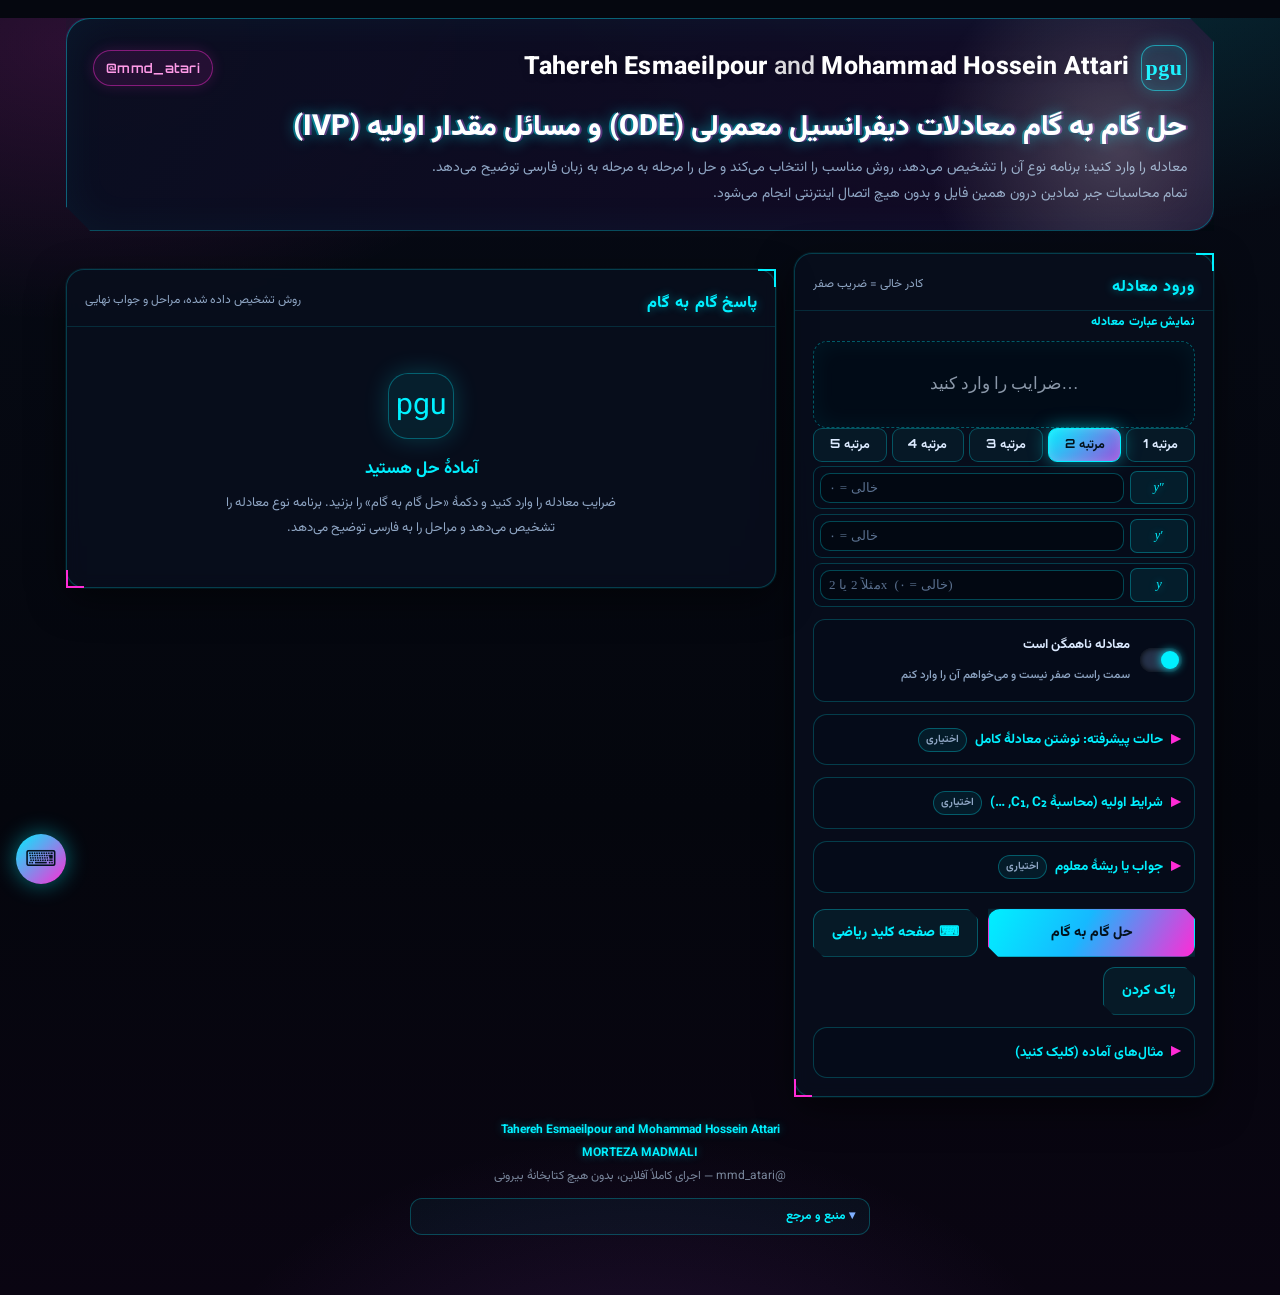
==== commit 4386f4ff: "Fix Persian word spacing and keep keyboard closed on load" ====
--- a/ode-solver.html
+++ b/ode-solver.html
@@ -3,10 +3,10 @@
 <head>
 <meta charset="utf-8">
 <meta name="viewport" content="width=device-width, initial-scale=1, maximum-scale=5">
-<meta name="description" content="حل گام‌به‌گام معادلات دیفرانسیل معمولی و مسائل مقدار اولیه — کاملاً آفلاین">
+<meta name="description" content="حل گام به گام معادلات دیفرانسیل معمولی و مسائل مقدار اولیه — کاملاً آفلاین">
 <meta name="author" content="Tahereh Esmaeilpour and Mohammad Hossein Attari">
 <meta name="theme-color" content="#05070f">
-<title>حل گام‌به‌گام معادلات دیفرانسیل | Tahereh Esmaeilpour &amp; Mohammad Hossein Attari</title>
+<title>حل گام به گام معادلات دیفرانسیل | Tahereh Esmaeilpour &amp; Mohammad Hossein Attari</title>
 <link id="favicon" rel="icon" href="data:,">
 <style>
 /* فونتهای داخلی — Vazirmatn (فارسی) و Orbitron (سایبرپانک) */
@@ -1421,10 +1421,10 @@
       </div>
       <div class="handle" title="شناسهٔ برنامه">@mmd_atari</div>
     </div>
-    <h1>حل گام‌به‌گام معادلات دیفرانسیل معمولی (ODE) و مسائل مقدار اولیه (IVP)</h1>
+    <h1>حل گام به گام معادلات دیفرانسیل معمولی (ODE) و مسائل مقدار اولیه (IVP)</h1>
     <p class="sub">
       معادله را وارد کنید؛ برنامه نوع آن را تشخیص می‌دهد، روش مناسب را انتخاب می‌کند و حل را
-      مرحله‌به‌مرحله به زبان فارسی توضیح می‌دهد. تمام محاسبات جبر نمادین درون همین فایل و
+      مرحله به مرحله به زبان فارسی توضیح می‌دهد. تمام محاسبات جبر نمادین درون همین فایل و
       بدون هیچ اتصال اینترنتی انجام می‌شود.
     </p>
       </header>
@@ -1608,9 +1608,9 @@
         <div class="error-box" id="errorBox" role="alert"></div>
 
         <div class="actions">
-          <button class="btn btn-primary" id="solveBtn" type="button">حل گام‌به‌گام</button>
+          <button class="btn btn-primary" id="solveBtn" type="button">حل گام به گام</button>
           <button class="btn btn-ghost" id="kbOpenBtn" type="button">⌨ صفحه کلید ریاضی</button>
-          <button class="btn btn-ghost" id="resetBtn" type="button">پاک‌کردن</button>
+          <button class="btn btn-ghost" id="resetBtn" type="button">پاک کردن</button>
         </div>
 
         <details class="section">
@@ -1624,10 +1624,10 @@
     </section>
 
     <!-- ------------------------------ نتیجه ------------------------------ -->
-    <section class="card result-card" aria-label="پاسخ گام‌به‌گام">
+    <section class="card result-card" aria-label="پاسخ گام به گام">
       <div class="card-head">
-        <h2>پاسخ گام‌به‌گام</h2>
-        <span class="hint">روش تشخیص‌داده‌شده، مراحل و جواب نهایی</span>
+        <h2>پاسخ گام به گام</h2>
+        <span class="hint">روش تشخیص داده شده، مراحل و جواب نهایی</span>
       </div>
       <div class="result-wrap" id="resultWrap"></div>
     </section>
@@ -1643,7 +1643,7 @@
       <div class="source-body">
         <div class="source-title">دیفرانسیل کرایه چیان</div>
         <div>کتاب مرجع معادلات دیفرانسیل — مجموعهٔ <span dir="ltr">physlib</span></div>
-        <div class="source-note">نسخهٔ اسکنشده (۳۸۵ صفحه)؛ فایل PDF بهصورت جداگانه نگهداری میشود و در مخزن گنجانده نشده است.</div>
+        <div class="source-note">نسخهٔ اسکن شده (۳۸۵ صفحه)؛ فایل PDF به صورت جداگانه نگهداری می شود و در مخزن گنجانده نشده است.</div>
       </div>
     </details>
   </footer>
@@ -5046,7 +5046,7 @@
       '<div class="empty-state fade-in">' +
       '<div class="icon">pgu</div>' +
       '<h3>' + esc(title || 'آمادهٔ حل هستید') + '</h3>' +
-      '<p>' + esc(text || 'ضرایب معادله را وارد کنید و دکمهٔ «حل گام‌به‌گام» را بزنید. برنامه نوع معادله را تشخیص می‌دهد و مراحل را به فارسی توضیح می‌دهد.') + '</p>' +
+      '<p>' + esc(text || 'ضرایب معادله را وارد کنید و دکمهٔ «حل گام به گام» را بزنید. برنامه نوع معادله را تشخیص می‌دهد و مراحل را به فارسی توضیح می‌دهد.') + '</p>' +
       '</div>';
   }
 
@@ -5765,7 +5765,7 @@
     insert(text, isNaN(caret) ? 0 : caret);
   });
 
-  /* نگه داشتن طولانی روی x / y هم منوی مشتق را باز میکند (برای لمسی) */
+  /* نگه داشتن طولانی روی x / y هم منوی مشتق را باز می کند (برای لمسی) */
   var pressTimer = null;
   keys.addEventListener('pointerdown', function (ev) {
     if (ev.pointerType === 'mouse') return;
@@ -5850,8 +5850,7 @@
     if (coarse) closeKb();
   });
 
-  /* صفحه کلید بهطور پیشفرض روی صفحه باز است */
-  openKb();
+  /* صفحه کلید در ابتدا بسته است؛ با دکمهٔ صفحه کلید باز می شود */
   measure();
   refreshTarget();
 })();
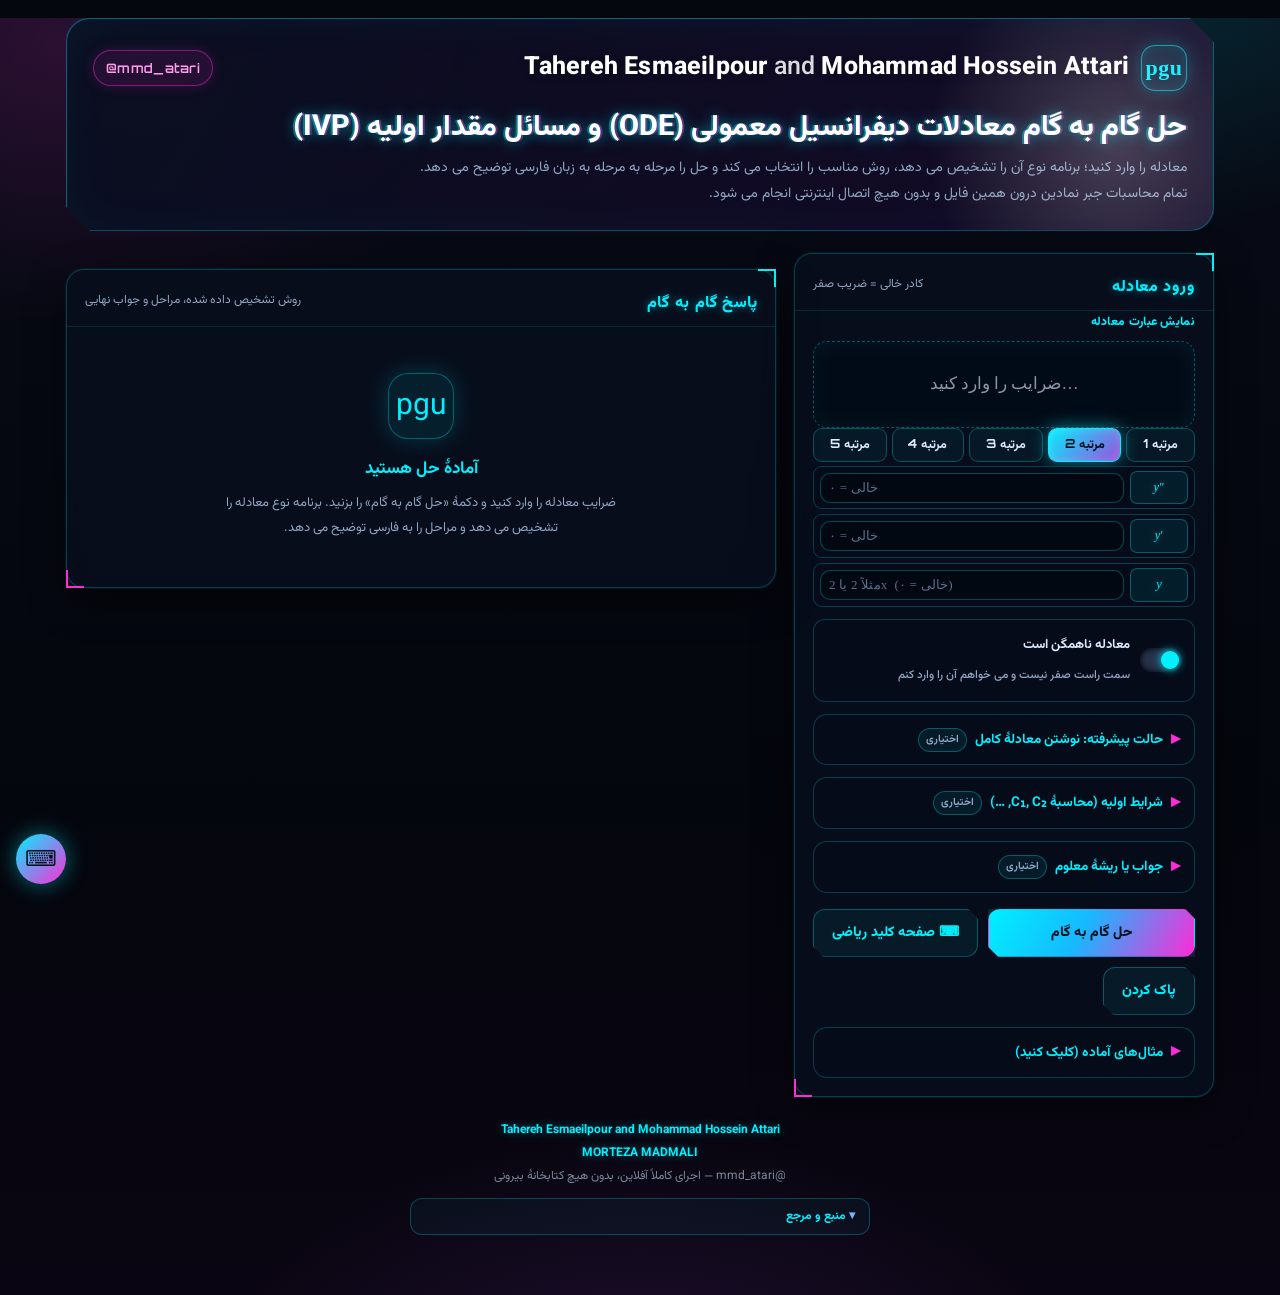
==== commit a3a72ccd: "Fix remaining joined Persian verb phrases" ====
--- a/ode-solver.html
+++ b/ode-solver.html
@@ -1423,9 +1423,9 @@
     </div>
     <h1>حل گام به گام معادلات دیفرانسیل معمولی (ODE) و مسائل مقدار اولیه (IVP)</h1>
     <p class="sub">
-      معادله را وارد کنید؛ برنامه نوع آن را تشخیص می‌دهد، روش مناسب را انتخاب می‌کند و حل را
-      مرحله به مرحله به زبان فارسی توضیح می‌دهد. تمام محاسبات جبر نمادین درون همین فایل و
-      بدون هیچ اتصال اینترنتی انجام می‌شود.
+      معادله را وارد کنید؛ برنامه نوع آن را تشخیص می دهد، روش مناسب را انتخاب می کند و حل را
+      مرحله به مرحله به زبان فارسی توضیح می دهد. تمام محاسبات جبر نمادین درون همین فایل و
+      بدون هیچ اتصال اینترنتی انجام می شود.
     </p>
       </header>
 
@@ -1536,7 +1536,7 @@
           </div>
 
           <div class="kb-foot">
-            <span class="kb-tip">روی فیلد بزنید؛ کلیدهای xⁿ، a/b و √□ جایگاه‌های تصویری باز میکنند. نیازی به کیبورد دستگاه نیست.</span>
+            <span class="kb-tip">روی فیلد بزنید؛ کلیدهای xⁿ، a/b و √□ جایگاه‌های تصویری باز می کنند. نیازی به کیبورد دستگاه نیست.</span>
             <button type="button" class="kb-solve" id="kbSolve">حل گام به گام ↵</button>
           </div>
         </div>
@@ -1547,7 +1547,7 @@
             <span class="switch" aria-hidden="true"></span>
             <span>
               <span class="sw-label">معادله ناهمگن است</span><br>
-              <span class="sw-hint">سمت راست صفر نیست و می‌خواهم آن را وارد کنم</span>
+              <span class="sw-hint">سمت راست صفر نیست و می خواهم آن را وارد کنم</span>
             </span>
           </label>
           <div class="field" id="rhsField" style="display:none">
@@ -1563,7 +1563,7 @@
               <input type="checkbox" id="rawCheck">
               <span class="switch" aria-hidden="true"></span>
               <span>
-                <span class="sw-label">معادله را به شکل کامل می‌نویسم</span><br>
+                <span class="sw-label">معادله را به شکل کامل می نویسم</span><br>
                 <span class="sw-hint">مناسب معادله‌های ضمنی، کامل (Exact) و کلرو</span>
               </span>
             </label>
@@ -1582,7 +1582,7 @@
               <span class="switch" aria-hidden="true"></span>
               <span>
                 <span class="sw-label">شرایط اولیه را دارم</span><br>
-                <span class="sw-hint">با وارد کردن مقادیر، ثابت‌ها و جواب خصوصی محاسبه می‌شوند</span>
+                <span class="sw-hint">با وارد کردن مقادیر، ثابت‌ها و جواب خصوصی محاسبه می شوند</span>
               </span>
             </label>
             <div id="icBody" style="display:none">
@@ -2400,7 +2400,7 @@
   function isFunc(name) { return FUNCS.indexOf(name) >= 0; }
   function isVar(name) { return VARS.indexOf(name) >= 0; }
 
-  /* شناسه‌های به‌هم‌چسبیده مثل 2xsin(x) را به اجزا می‌شکند */
+  /* شناسه‌های به‌هم‌چسبیده مثل 2xsin(x) را به اجزا می شکند */
   function identNode(id, toks, pos) {
     if (id === 'log') return { func: 'ln' };
     if (isFunc(id)) return { func: id };
@@ -2776,7 +2776,7 @@
     return out;
   }
 
-  /* نسبت F/u1 را عددی بررسی می‌کند؛ اگر ثابت بود مقدار را برمی‌گرداند */
+  /* نسبت F/u1 را عددی بررسی می کند؛ اگر ثابت بود مقدار را برمی گرداند */
   function propConst(F, u1, v) {
     const pts = [0.63, 1.37, -1.11, 2.29, -2.41, 3.03];
     let c = null;
@@ -3239,9 +3239,9 @@
     }
     const cvals = sol.map((v, i) => '<i>C</i><sub>' + (i + 1) + '</sub> = ' + inl(num(v)));
     steps.push(STEP('اعمال شرایط اولیه',
-      P('شرایط اولیه را در جواب عمومی و مشتق‌های آن جایگذاری می‌کنیم. با جایگذاری x<sub>0</sub> = ' + inl(num(x0)) + ' دستگاه خطی زیر به دست می‌آید:'),
+      P('شرایط اولیه را در جواب عمومی و مشتق‌های آن جایگذاری می کنیم. با جایگذاری x<sub>0</sub> = ' + inl(num(x0)) + ' دستگاه خطی زیر به دست می آید:'),
       MH('<div class="eq-list">' + eqLines.join('') + '</div>'),
-      P('این دستگاه را حل می‌کنیم:'),
+      P('این دستگاه را حل می کنیم:'),
       MH('<div class="eq-list">' + cvals.join(' &nbsp;، &nbsp; ') + '</div>')
     ));
     return steps;
@@ -3356,9 +3356,9 @@
     const blocks = [];
     blocks.push(P('شکل استاندارد معادلهٔ خطی مرتبهٔ اول چنین است:'));
     blocks.push(MH(vh + '′ + <span class="paren">(</span>' + inl(Pf) + '<span class="paren">)</span>' + vh + ' = ' + inl(Qf)));
-    blocks.push(P('ابتدا عامل انتگرال‌ساز را می‌سازیم:'));
+    blocks.push(P('ابتدا عامل انتگرال‌ساز را می سازیم:'));
     blocks.push(MH('<i>μ</i>(<i>x</i>) = <i>e</i><sup>∫<i>P</i> d<i>x</i></sup> = <i>e</i><sup>' + (core.IpOk ? inl(core.Ip) : '∫' + inl(Pf) + ' d<i>x</i>') + '</sup> = ' + inl(core.mu)));
-    blocks.push(P('دو طرف معادله را در μ ضرب می‌کنیم. سمت چپ به صورت مشتق حاصل‌ضرب درمی‌آید:'));
+    blocks.push(P('دو طرف معادله را در μ ضرب می کنیم. سمت چپ به صورت مشتق حاصل‌ضرب درمی آید:'));
     blocks.push(MH('<span class="paren">(</span><i>μ</i>' + vh + '<span class="paren">)</span>′ = <i>μ</i> · ' + inl(Qf)));
     blocks.push(P('با انتگرال‌گیری از دو طرف:'));
     blocks.push(MH('<i>μ</i>' + vh + ' = ' + (core.IOk ? inl(core.I) : '∫ ' + inl(core.muQ) + ' d<i>x</i>') + ' + <i>C</i><sub>1</sub>'));
@@ -3374,7 +3374,7 @@
     const core = linearCore(Pf, Qf);
     const steps = [];
     steps.push(STEP('تشخیص نوع معادله',
-      P('این معادله نسبت به <i>y</i> خطی است و می‌توان آن را به شکل استاندارد <b>معادلهٔ دیفرانسیل خطی مرتبهٔ اول</b> نوشت.'),
+      P('این معادله نسبت به <i>y</i> خطی است و می توان آن را به شکل استاندارد <b>معادلهٔ دیفرانسیل خطی مرتبهٔ اول</b> نوشت.'),
       MH('<i>y</i>′ = ' + inl(F)),
       P('یعنی:'),
       MH('<i>y</i>′ + <span class="paren">(</span>' + inl(Pf) + '<span class="paren">)</span><i>y</i> = ' + inl(Qf))
@@ -3417,14 +3417,14 @@
       MH('<i>y</i>′ + <span class="paren">(</span>' + inl(Pf) + '<span class="paren">)</span><i>y</i> = <span class="paren">(</span>' + inl(Qf) + '<span class="paren">)</span> <i>y</i><sup>' + inl(num(n)) + '</sup>')
     ));
     steps.push(STEP('تغییر متغیر',
-      P('دو طرف را بر <i>y</i><sup>n</sup> تقسیم می‌کنیم و تغییر متغیر زیر را به کار می‌بریم:'),
+      P('دو طرف را بر <i>y</i><sup>n</sup> تقسیم می کنیم و تغییر متغیر زیر را به کار می بریم:'),
       MH('<i>v</i> = <i>y</i><sup>1−n</sup> = <i>y</i><sup>' + inl(num(k)) + '</sup> &nbsp;⟹&nbsp; <i>v</i>′ = ' + inl(num(k)) + ' <i>y</i><sup>−' + inl(num(n)) + '</sup> <i>y</i>′'),
-      P('در این صورت معادله به یک معادلهٔ خطی مرتبهٔ اول در <i>v</i> تبدیل می‌شود:'),
+      P('در این صورت معادله به یک معادلهٔ خطی مرتبهٔ اول در <i>v</i> تبدیل می شود:'),
       MH('<i>v</i>′ + <span class="paren">(</span>' + inl(Pv) + '<span class="paren">)</span><i>v</i> = ' + inl(Qv))
     ));
     steps.push(STEP('حل معادلهٔ خطی در v', ...linearStepBlocks(Pv, Qv, core, 'v')));
     steps.push(STEP('بازگشت به متغیر اصلی',
-      P('با قرار دادن <i>v</i> = <i>y</i><sup>1−n</sup> جواب عمومی به دست می‌آید:'),
+      P('با قرار دادن <i>v</i> = <i>y</i><sup>1−n</sup> جواب عمومی به دست می آید:'),
       MH('<i>y</i><sup>' + inl(num(k)) + '</sup> = ' + inl(vSol)),
       MH('<i>y</i> = ' + inl(ySol))
     ));
@@ -3478,13 +3478,13 @@
     if (y1) {
       const guessed = !cfg.knownExpr;
       steps.push(STEP('جواب خصوصی معلوم',
-        P((guessed ? 'با بررسی چند گزینهٔ ساده، جواب خصوصی زیر پیدا شد و در معادله صدق می‌کند:' : 'جواب خصوصی داده‌شده در معادله صدق می‌کند:')),
+        P((guessed ? 'با بررسی چند گزینهٔ ساده، جواب خصوصی زیر پیدا شد و در معادله صدق می کند:' : 'جواب خصوصی داده شده در معادله صدق می کند:')),
         MH('<i>y</i><sub>1</sub> = ' + inl(y1)),
-        P('برای حل، از تغییر متغیر زیر استفاده می‌کنیم:'),
+        P('برای حل، از تغییر متغیر زیر استفاده می کنیم:'),
         MH('<i>y</i> = <i>y</i><sub>1</sub> + <i>u</i><sup>−1</sup>')
       ));
       steps.push(STEP('تبدیل به معادلهٔ خطی',
-        P('با جایگذاری این تغییر متغیر، معادلهٔ ریکاتی به یک معادلهٔ خطی مرتبهٔ اول در <i>u</i> تبدیل می‌شود:'),
+        P('با جایگذاری این تغییر متغیر، معادلهٔ ریکاتی به یک معادلهٔ خطی مرتبهٔ اول در <i>u</i> تبدیل می شود:'),
         MH('<i>u</i>′ + <span class="paren">(</span>' + inl(b2) + '<span class="paren">)</span><i>u</i> = ' + inl(neg(c)))
       ));
       steps.push(STEP('حل معادلهٔ خطی در u', ...linearStepBlocks(b2, neg(c), core, 'u')));
@@ -3575,11 +3575,11 @@
     const { f, g } = sp;
     const steps = [];
     steps.push(STEP('تشخیص معادلهٔ تفکیک‌پذیر',
-      P('معادله را می‌توان به صورت حاصل‌ضرب دو تابع، یکی فقط از <i>x</i> و دیگری فقط از <i>y</i>، نوشت:'),
+      P('معادله را می توان به صورت حاصل‌ضرب دو تابع، یکی فقط از <i>x</i> و دیگری فقط از <i>y</i>، نوشت:'),
       MH('<i>y</i>′ = <span class="paren">(</span>' + inl(f) + '<span class="paren">)</span><span class="paren">(</span>' + inl(g) + '<span class="paren">)</span>')
     ));
     steps.push(STEP('تفکیک متغیرها',
-      P('با تقسیم بر g(y) و ضرب در dx، متغیرها از هم جدا می‌شوند:'),
+      P('با تقسیم بر g(y) و ضرب در dx، متغیرها از هم جدا می شوند:'),
       MH(CAS.fracHtml(inl(num(1)), inl(g)) + ' d<i>y</i> = ' + inl(f) + ' d<i>x</i>')
     ));
     const invg = div(num(1), g);
@@ -3599,7 +3599,7 @@
       const e = div(rhs, num(kLog));
       general = mul(sy('C1'), CAS.expNode(e));
       steps.push(STEP('صریح‌سازی جواب',
-        P('با نمایی‌کردن دو طرف و ادغام ثابت (علامت قدر مطلق در ثابت پنهان می‌شود):'),
+        P('با نمایی‌کردن دو طرف و ادغام ثابت (علامت قدر مطلق در ثابت پنهان می شود):'),
         MH('<i>y</i> = <i>C</i><sub>1</sub> <i>e</i><sup>' + inl(e) + '</sup>')
       ));
     }
@@ -3653,7 +3653,7 @@
     const implicitY = simp(subs(implicit, { v: div(vr('y'), vr('x')) }));
     const steps = [];
     steps.push(STEP('تشخیص معادلهٔ همگن',
-      P('تابع سمت راست در <i>x</i> و <i>y</i> همگن از درجهٔ صفر است؛ یعنی با تغییر مقیاس (x,y) → (tx,ty) مقدار آن تغییر نمی‌کند. معادله را به شکل تابعی از y/x می‌نویسیم:'),
+      P('تابع سمت راست در <i>x</i> و <i>y</i> همگن از درجهٔ صفر است؛ یعنی با تغییر مقیاس (x,y) → (tx,ty) مقدار آن تغییر نمی کند. معادله را به شکل تابعی از y/x می نویسیم:'),
       MH('<i>y</i>′ = <i>G</i><span class="paren">(</span>' + CAS.fracHtml('<i>y</i>', '<i>x</i>') + '<span class="paren">)</span> = ' + inl(G))
     ));
     steps.push(STEP('تغییر متغیر v = y/x',
@@ -3675,7 +3675,7 @@
       ));
     } else {
       steps.push(STEP('بازگشت به y',
-        P('با جایگذاری v = y/x جواب عمومی به صورت ضمنی به دست می‌آید:'),
+        P('با جایگذاری v = y/x جواب عمومی به صورت ضمنی به دست می آید:'),
         MH(inl(implicitY) + ' = <i>C</i><sub>1</sub>')
       ));
     }
@@ -3732,12 +3732,12 @@
   function solveExact1(F, cfg, data) {
     const steps = [];
     steps.push(STEP('نوشتن معادله به شکل دیفرانسیلی',
-      P('معادله را به شکل زیر می‌نویسیم:'),
+      P('معادله را به شکل زیر می نویسیم:'),
       MH(inl(data.M) + ' d<i>x</i> + <span class="paren">(</span>' + inl(data.N) + '<span class="paren">)</span> d<i>y</i> = 0')
     ));
     if (data.exact) {
       steps.push(STEP('آزمون کامل بودن',
-        P('شرط کامل بودن را بررسی می‌کنیم:'),
+        P('شرط کامل بودن را بررسی می کنیم:'),
         MH(CAS.fracHtml('∂<i>M</i>', '∂<i>y</i>') + ' = ' + inl(data.My) + ' &nbsp;&nbsp;،&nbsp;&nbsp; ' + CAS.fracHtml('∂<i>N</i>', '∂<i>x</i>') + ' = ' + inl(data.Nx)),
         P('چون این دو برابرند، معادله <b>کامل</b> است و تابع پتانسیل U(x,y) وجود دارد.'),
         MH('∂<i>U</i>/∂<i>x</i> = <i>M</i> &nbsp;،&nbsp; ∂<i>U</i>/∂<i>y</i> = <i>N</i>')
@@ -3746,15 +3746,15 @@
       steps.push(STEP('یافتن عامل انتگرال‌ساز',
         P('معادلهٔ اولیه کامل نیست، زیرا:'),
         MH(CAS.fracHtml('∂<i>M</i>', '∂<i>y</i>') + ' = ' + inl(data.My) + ' ≠ ' + inl(data.Nx) + ' = ' + CAS.fracHtml('∂<i>N</i>', '∂<i>x</i>')),
-        P('با استفاده از نسبت مناسب، عامل انتگرال‌ساز به دست می‌آید:'),
+        P('با استفاده از نسبت مناسب، عامل انتگرال‌ساز به دست می آید:'),
         MH('<i>μ</i> = <i>e</i><sup>∫ ' + inl(data.muType === 'x' ? div(sub(data.My, data.Nx), data.N) : div(sub(data.Nx, data.My), data.M)) + ' d' + data.muType + '</sup> = ' + inl(data.mu)),
-        P('با ضرب معادله در μ، معادلهٔ جدید کامل می‌شود.'),
+        P('با ضرب معادله در μ، معادلهٔ جدید کامل می شود.'),
         MH(inl(data.M2) + ' d<i>x</i> + <span class="paren">(' + inl(data.N2) + ')</span> d<i>y</i> = 0')
       ));
     }
     const core = data.core;
     steps.push(STEP('یافتن تابع پتانسیل',
-      P('از ∂U/∂x = M انتگرال می‌گیریم:'),
+      P('از ∂U/∂x = M انتگرال می گیریم:'),
       MH('<i>U</i> = ' + inl(core.Ux) + ' + <i>g</i>(<i>y</i>)'),
       P('با مشتق‌گیری نسبت به y و برابر قرار دادن با N:'),
       MH('<i>g</i>′(<i>y</i>) = ' + inl(core.gP)),
@@ -3806,7 +3806,7 @@
     const gen = add(mul(sy('C1'), vr('x')), simp(subs(phi, { yp: sy('C1') })));
     const steps = [];
     steps.push(STEP('تشخیص معادلهٔ کلرو',
-      P('معادله از نوع <b>کلرو</b> است و می‌توان آن را به شکل زیر نوشت:'),
+      P('معادله از نوع <b>کلرو</b> است و می توان آن را به شکل زیر نوشت:'),
       MH('<i>y</i> = <i>x</i><i>y</i>′ + <i>φ</i>(<i>y</i>′) &nbsp;،&nbsp; <i>φ</i>(<i>p</i>) = ' + inl(phi))
     ));
     steps.push(STEP('مشتق‌گیری از دو طرف',
@@ -3825,7 +3825,7 @@
       const xPar = simp(neg(subs(dphi, { yp: vr('t') })));
       const yPar = simp(add(mul(vr('t'), xPar), subs(phi, { yp: vr('t') })));
       steps.push(STEP('جواب منفرد (پارامتری)',
-        P('حالت دوم x + φ′(p) = 0 جواب منفرد را به شکل پارامتری می‌دهد:'),
+        P('حالت دوم x + φ′(p) = 0 جواب منفرد را به شکل پارامتری می دهد:'),
         MH('<i>x</i> = ' + inl(xPar) + ' &nbsp;،&nbsp; <i>y</i> = <i>t</i> <i>x</i> + <i>φ</i>(<i>t</i>)'),
         MH('<i>y</i> = ' + inl(yPar)),
         NOTE('این جواب در حالت کلی پوش دستهٔ خطوط y = Cx + φ(C) است و در جواب عمومی مستتر نیست.')
@@ -3865,7 +3865,7 @@
     if (!p) throw new Error('معادله نسبت به y′ چندجمله‌ای نیست؛ ورودی را ساده‌تر بنویسید.');
     const deg = p.length ? p[p.length - 1].d : 0;
     if (deg === 0) throw new Error('عبارت واردشده شامل y′ نیست؛ این یک معادلهٔ دیفرانسیل نیست.');
-    if (deg > 2) throw new Error('معادله نسبت به y′ از درجهٔ ' + deg + ' است؛ این نسخه تا درجهٔ دوم (کلرو) را پشتیبانی می‌کند.');
+    if (deg > 2) throw new Error('معادله نسبت به y′ از درجهٔ ' + deg + ' است؛ این نسخه تا درجهٔ دوم (کلرو) را پشتیبانی می کند.');
 
     const coef = d => (p.find(o => o.d === d) || { c: num(0) }).c;
     c0 = coef(0); c1 = coef(1);
@@ -3931,25 +3931,25 @@
   function unsupportedFirst(F, cfg, c0, c1) {
     const steps = [];
     steps.push(STEP('تشخیص نوع معادله',
-      P('معادله به شکل صریح زیر نوشته می‌شود:'),
+      P('معادله به شکل صریح زیر نوشته می شود:'),
       MH('<i>y</i>′ = ' + inl(F)),
       P('این معادله در دسته‌های استاندارد تفکیک‌پذیر، خطی، همگن، کامل، برنولی، ریکاتی یا کلرو قرار نگرفت.')
     ));
     steps.push(STEP('پیشنهادها',
       LIST([
-        'اگر یکی از جواب‌های خصوصی معادله را می‌دانید، آن را در کادر «جواب معلوم» وارد کنید (برای ریکاتی یا کاهش مرتبه).',
-        'می‌توانید معادله را با تغییر متغیر ساده کنید؛ برای نمونه تغییر متغیرهای u = y/x یا v = y/x² را امتحان کنید.',
+        'اگر یکی از جواب‌های خصوصی معادله را می دانید، آن را در کادر «جواب معلوم» وارد کنید (برای ریکاتی یا کاهش مرتبه).',
+        'می توانید معادله را با تغییر متغیر ساده کنید؛ برای نمونه تغییر متغیرهای u = y/x یا v = y/x² را امتحان کنید.',
         'برای حل عددی، از روش‌های اویلر یا رونگه–کوتا استفاده کنید.'
       ])
     ));
     return ST.result({
       ok: false, incomplete: true,
       method: 'روش تحلیلی استاندارد پیدا نشد',
-      methodNote: 'معادله در الگوهای شناخته‌شدهٔ این نسخه قرار نمی‌گیرد',
+      methodNote: 'معادله در الگوهای شناخته‌شدهٔ این نسخه قرار نمی گیرد',
       tags: [TAGS.vorodi],
       steps,
       warnings: ['این معادله با روش‌های تحلیلی داخل برنامه حل نشد.',
-        'برخی معادلات مرتبهٔ اول فقط با تغییر متغیرهای خاص یا به صورت سری/عددی حل می‌شوند.']
+        'برخی معادلات مرتبهٔ اول فقط با تغییر متغیرهای خاص یا به صورت سری/عددی حل می شوند.']
     });
   }
 
@@ -4164,7 +4164,7 @@
         b = Math.abs(k);
         continue;
       }
-      if (f0.t === 'f' && f0.f === 'ln') { /* پشتیبانی نمی‌شود */ return null; }
+      if (f0.t === 'f' && f0.f === 'ln') { /* پشتیبانی نمی شود */ return null; }
       if (f0.t === 'f' && f0.f === 'abs') return null;
       if (f0.t === 'f') return null;
       return null;
@@ -4345,7 +4345,7 @@
     }
     let n = order0;
     while (n > 0 && CAS.isZero(coeffs[n])) n--;
-    if (n === 0) throw new Error('ضریب بالاترین مشتق صفر است و معادله عملاً جبری می‌شود.');
+    if (n === 0) throw new Error('ضریب بالاترین مشتق صفر است و معادله عملاً جبری می شود.');
     const cs = coeffs.slice(0, n + 1);
     cfg.order = n;
 
@@ -4387,14 +4387,14 @@
         MH('L[y] = ' + inl(L) + (nonhom ? ' = ' + inl(R) : ' = 0'))
       ));
       steps.push(STEP('تشکیل معادلهٔ مشخصه',
-        P('برای جواب‌های نمایی <span class="math-inline"><i>y</i> = <i>e</i><sup><i>rx</i></sup></span>، معادلهٔ مشخصه به دست می‌آید:'),
+        P('برای جواب‌های نمایی <span class="math-inline"><i>y</i> = <i>e</i><sup><i>rx</i></sup></span>، معادلهٔ مشخصه به دست می آید:'),
         MH('<i>P</i>(<i>r</i>) = ' + CAS._charPolyString(coeffDesk, 'r') + ' = 0')
       ));
       steps.push(STEP('ریشه‌های معادلهٔ مشخصه',
         ...rootBlocks(info, n, n === 2 ? { a2: consts[2], a1: consts[1], a0: consts[0] } : null)
       ));
       steps.push(STEP('ساخت جواب عمومی همگن',
-        P('بر اساس نوع ریشه‌ها، جواب‌های پایه (مستقل خطی) ساخته می‌شوند:'),
+        P('بر اساس نوع ریشه‌ها، جواب‌های پایه (مستقل خطی) ساخته می شوند:'),
         LIST(basisExplanation(info, n)),
         MH('<i>y</i><sub>h</sub> = ' + yhHtml(basis))
       ));
@@ -4412,25 +4412,25 @@
       steps.push(STEP('تشخیص معادلهٔ کوشی–اویلر',
         P('ضرایب معادله به ترتیب توان‌های x هستند؛ یعنی ضریب مشتق k‌ام با x<sup>k</sup> متناسب است. این معادله از نوع <b>کوشی–اویلر</b> است:'),
         MH(inl(L) + (nonhom ? ' = ' + inl(R) : ' = 0')),
-        P('با تغییر متغیر <span class="math-inline"><i>x</i> = <i>e</i><sup><i>t</i></sup></span> (یا فرض <span class="math-inline"><i>y</i> = <i>x</i><sup><i>λ</i></sup></span>) به معادلهٔ خطی با ضرایب ثابت تبدیل می‌شود.')
+        P('با تغییر متغیر <span class="math-inline"><i>x</i> = <i>e</i><sup><i>t</i></sup></span> (یا فرض <span class="math-inline"><i>y</i> = <i>x</i><sup><i>λ</i></sup></span>) به معادلهٔ خطی با ضرایب ثابت تبدیل می شود.')
       ));
       steps.push(STEP('معادلهٔ شاخصی',
-        P('با جایگذاری <span class="math-inline"><i>y</i> = <i>x</i><sup><i>λ</i></sup></span> در معادله، معادلهٔ شاخصی (مشخصه) به دست می‌آید:'),
+        P('با جایگذاری <span class="math-inline"><i>y</i> = <i>x</i><sup><i>λ</i></sup></span> در معادله، معادلهٔ شاخصی (مشخصه) به دست می آید:'),
         MH(CAS._charPolyString(eulerInfo, 'λ') + ' = 0')
       ));
       steps.push(STEP('ریشه‌های معادلهٔ شاخصی',
         ...rootBlocks(info, n, null, 'λ')
       ));
       steps.push(STEP('جواب عمومی همگن',
-        P('با ریشه‌های λ، جواب‌ها به شکل <span class="math-inline"><i>x</i><sup>λ</sup></span> (و در حالت مختلط <span class="math-inline"><i>x</i><sup>α</sup>cos(β ln x)</span>) ساخته می‌شوند:'),
+        P('با ریشه‌های λ، جواب‌ها به شکل <span class="math-inline"><i>x</i><sup>λ</sup></span> (و در حالت مختلط <span class="math-inline"><i>x</i><sup>α</sup>cos(β ln x)</span>) ساخته می شوند:'),
         MH('<i>y</i><sub>h</sub> = ' + yhHtml(basis))
       ));
-      if (cfg.x0 <= 0) warnings.push('جواب کوشی–اویلر روی بازهٔ x > 0 نوشته می‌شود؛ نقطهٔ x₀ باید مثبت باشد.');
+      if (cfg.x0 <= 0) warnings.push('جواب کوشی–اویلر روی بازهٔ x > 0 نوشته می شود؛ نقطهٔ x₀ باید مثبت باشد.');
     } else if (n === 2 && cfg.knownExpr) {
       const y1 = cfg.knownExpr;
       const lhs1 = add(mul(cs[2], CAS.nthDiff(y1, 'x', 2)), mul(cs[1], diff(y1, 'x')), mul(cs[0], y1));
       if (!CAS.isZero(lhs1)) {
-        throw new Error('جواب معلوم واردشده در معادله صدق نمی‌کند؛ آن را بررسی کنید.');
+        throw new Error('جواب معلوم واردشده در معادله صدق نمی کند؛ آن را بررسی کنید.');
       }
       const red = CAS._reductionOfOrder(y1, cs[1], cs[2]);
       basis = [y1, red.y2];
@@ -4439,7 +4439,7 @@
       methodNote = 'یافتن جواب دوم مستقل خطی';
       tags = [TAGS.orden2, TAGS.linear];
       steps.push(STEP('جواب معلوم و تغییر متغیر',
-        P('جواب <span class="math-inline"><i>y</i><sub>1</sub> = ' + inl(y1) + '</span> در معادله صدق می‌کند. برای یافتن جواب دوم مستقل، از تغییر متغیر <span class="math-inline"><i>y</i> = <i>u</i>(<i>x</i>)<i>y</i><sub>1</sub></span> استفاده می‌کنیم.'),
+        P('جواب <span class="math-inline"><i>y</i><sub>1</sub> = ' + inl(y1) + '</span> در معادله صدق می کند. برای یافتن جواب دوم مستقل، از تغییر متغیر <span class="math-inline"><i>y</i> = <i>u</i>(<i>x</i>)<i>y</i><sub>1</sub></span> استفاده می کنیم.'),
         MH('<i>y</i><sub>2</sub> = <i>y</i><sub>1</sub> ∫ ' + CAS.fracHtml('<i>e</i><sup>−∫<i>P</i> d<i>x</i></sup>', '<i>y</i><sub>1</sub><sup>2</sup>') + ' d<i>x</i>')
       ));
       steps.push(STEP('محاسبهٔ جواب دوم',
@@ -4452,7 +4452,7 @@
         MH('<i>y</i> = ' + inl(yh))
       ));
     } else {
-      throw new Error('این معادلهٔ خطی مرتبهٔ ' + n + ' با ضرایب متغیر است و در قالب کوشی–اویلر یا کاهش مرتبه حل نمی‌شود. برای مرتبهٔ دوم می‌توانید یک جواب معلوم وارد کنید.');
+      throw new Error('این معادلهٔ خطی مرتبهٔ ' + n + ' با ضرایب متغیر است و در قالب کوشی–اویلر یا کاهش مرتبه حل نمی شود. برای مرتبهٔ دوم می توانید یک جواب معلوم وارد کنید.');
     }
 
     /* ---------------- بخش ناهمگن ---------------- */
@@ -4463,16 +4463,16 @@
         if (und) {
           yp = und.yp; partInfo = und; partMethod = 'undetermined';
           steps.push(STEP('انتخاب شکل جواب خصوصی (ضرایب نامعین)',
-            P('جملهٔ ناهمگن ترکیبی از چندجمله‌ای، نمایی و توابع مثلثاتی است. شکل حدسی جواب خصوصی را با ضرایب نامعین می‌نویسیم:'),
+            P('جملهٔ ناهمگن ترکیبی از چندجمله‌ای، نمایی و توابع مثلثاتی است. شکل حدسی جواب خصوصی را با ضرایب نامعین می نویسیم:'),
             MH(trialHtml(und.basis)),
-            P('با جایگذاری در معادله و مساوی قرار دادن ضرایب، دستگاه خطی ضرایب حل می‌شود.'),
+            P('با جایگذاری در معادله و مساوی قرار دادن ضرایب، دستگاه خطی ضرایب حل می شود.'),
             MH('<i>y</i><sub>p</sub> = ' + inl(yp))
           ));
         } else if (n === 2) {
           variation = CAS._variation2(basis, R, cs[2]);
           yp = variation.yp; partMethod = 'variation';
           steps.push(STEP('روش تغییر پارامترها',
-            P('چون جملهٔ ناهمگن در قالب ضرایب نامعین نمی‌گنجد، از روش تغییر پارامترها استفاده می‌کنیم:'),
+            P('چون جملهٔ ناهمگن در قالب ضرایب نامعین نمی گنجد، از روش تغییر پارامترها استفاده می کنیم:'),
             MH('<i>y</i><sub>p</sub> = −<i>y</i><sub>1</sub> ∫ ' + CAS.fracHtml('<i>y</i><sub>2</sub><i>g</i>', '<i>W</i>') + ' d<i>x</i> + <i>y</i><sub>2</sub> ∫ ' + CAS.fracHtml('<i>y</i><sub>1</sub><i>g</i>', '<i>W</i>') + ' d<i>x</i>'),
             MH('<i>W</i>(<i>y</i><sub>1</sub>,<i>y</i><sub>2</sub>) = ' + inl(variation.W)),
             MH('<i>y</i><sub>p</sub> = ' + inl(yp)),
@@ -4483,7 +4483,7 @@
         variation = CAS._variation2(basis, R, cs[2]);
         yp = variation.yp; partMethod = 'variation';
         steps.push(STEP('جواب خصوصی با تغییر پارامترها',
-          P('برای معادلهٔ کوشی–اویلر ناهمگن، از تغییر پارامترها استفاده می‌کنیم:'),
+          P('برای معادلهٔ کوشی–اویلر ناهمگن، از تغییر پارامترها استفاده می کنیم:'),
           MH('<i>W</i> = ' + inl(variation.W)),
           MH('<i>y</i><sub>p</sub> = ' + inl(yp))
         ));
@@ -4527,7 +4527,7 @@
           warnings.push('شرایط اولیه با دقت عددی برقرار نشدند؛ ممکن است شرایط ناسازگار یا نقطهٔ x₀ تکین باشد.');
         }
       } else {
-        warnings.push('دستگاه شرایط اولیه تکین بود و ثابت‌ها به‌دست نیامدند.');
+        warnings.push('دستگاه شرایط اولیه تکین بود و ثابت‌ها به دست نیامدند.');
       }
     }
 
@@ -4535,7 +4535,7 @@
       const err = CAS.verifyResult(cfg, particular || general);
       if (err !== null && err < 1e-5) {
         steps.push(STEP('بررسی صحت جواب',
-          P('جواب به‌دست‌آمده در معادلهٔ اصلی جایگذاری و در چند نقطه به‌صورت عددی بررسی شد؛ باقی‌ماندهٔ معادله در حد خطای گردکردن صفر است. ✓')
+          P('جواب به دست‌آمده در معادلهٔ اصلی جایگذاری و در چند نقطه به‌صورت عددی بررسی شد؛ باقی‌ماندهٔ معادله در حد خطای گردکردن صفر است. ✓')
         ));
       }
     }
@@ -4579,7 +4579,7 @@
     steps.push(STEP('جواب همگن', MH('<i>y</i><sub>h</sub> = ' + inl(yh))));
     const v = CAS._variation2(basis, R, a2);
     steps.push(STEP('روش تغییر پارامترها',
-      P('جواب خصوصی با فرمول تغییر پارامترها محاسبه می‌شود:'),
+      P('جواب خصوصی با فرمول تغییر پارامترها محاسبه می شود:'),
       MH('<i>W</i> = <i>y</i><sub>1</sub><i>y</i><sub>2</sub>′ − <i>y</i><sub>1</sub>′<i>y</i><sub>2</sub> = ' + inl(v.W)),
       MH('<i>y</i><sub>p</sub> = ' + inl(v.yp))
     ));
@@ -4596,7 +4596,7 @@
 
   function buildUndetAlt(cfg, basis, R, info, consts) {
     const und = CAS._undetermined(consts.slice().reverse(), R, info);
-    if (!und) throw new Error('روش ضرایب نامعین برای این جملهٔ ناهمگن به کار نمی‌رود.');
+    if (!und) throw new Error('روش ضرایب نامعین برای این جملهٔ ناهمگن به کار نمی رود.');
     const yh = yhFromBasis(basis);
     const steps = [];
     steps.push(STEP('جواب همگن', MH('<i>y</i><sub>h</sub> = ' + inl(yh))));
@@ -4652,7 +4652,7 @@
         const C = CAS.evalNum(U, { x: cfg.x0, y: cfg.y0s[0] });
         if (isFinite(C)) {
           res.steps.push(STEP('اعمال شرایط اولیه',
-            P('شرط اولیه را در جواب ضمنی جایگذاری می‌کنیم:'),
+            P('شرط اولیه را در جواب ضمنی جایگذاری می کنیم:'),
             MH(inl(U) + ' = <i>C</i><sub>1</sub> &nbsp;⟹&nbsp; ' + inl(num(CAS.chop(C))) + ' = <i>C</i><sub>1</sub>'),
             P('بنابراین جواب خصوصی (به صورت ضمنی) چنین است:'),
             MH(inl(U) + ' = ' + inl(num(CAS.chop(C))))
@@ -4689,7 +4689,7 @@
 
     const c = CAS.findC1(gen, cfg.x0, cfg.y0s[0]);
     if (c === null || !isFinite(c)) {
-      res.warnings.push('یافتن مقدار C₁ از شرط اولیه با روش عددی ممکن نشد؛ جواب عمومی نمایش داده می‌شود.');
+      res.warnings.push('یافتن مقدار C₁ از شرط اولیه با روش عددی ممکن نشد؛ جواب عمومی نمایش داده می شود.');
       res.answerHtml = inl(gen);
       res.answerLabel = 'جواب عمومی';
       res.answerExpr = gen;
@@ -4697,9 +4697,9 @@
     }
     const part = simp(subs(gen, { C1: num(c) }));
     res.steps.push(STEP('اعمال شرایط اولیه',
-      P('شرط اولیهٔ <span class="math-inline"><i>y</i>(' + inl(num(cfg.x0)) + ') = ' + inl(num(cfg.y0s[0])) + '</span> را در جواب عمومی جایگذاری می‌کنیم:'),
+      P('شرط اولیهٔ <span class="math-inline"><i>y</i>(' + inl(num(cfg.x0)) + ') = ' + inl(num(cfg.y0s[0])) + '</span> را در جواب عمومی جایگذاری می کنیم:'),
       MH(inl(gen) + ' &nbsp;در&nbsp; <i>x</i> = ' + inl(num(cfg.x0)) + ' ⟹ ' + inl(num(cfg.y0s[0]))),
-      P('و مقدار ثابت به‌دست می‌آید:'),
+      P('و مقدار ثابت به دست می آید:'),
       MH('<i>C</i><sub>1</sub> = ' + inl(num(c))),
       P('پس جواب خصوصی نهایی:'),
       MH('<i>y</i> = ' + inl(part))
@@ -4713,7 +4713,7 @@
     const err = CAS.verifyResult(cfg, part);
     if (err !== null && err < 1e-6) {
       res.steps.push(STEP('بررسی صحت جواب',
-        P('جواب خصوصی در معادلهٔ اصلی جایگذاری و بررسی شد؛ هم در معادله و هم در شرط اولیه صدق می‌کند. ✓')
+        P('جواب خصوصی در معادلهٔ اصلی جایگذاری و بررسی شد؛ هم در معادله و هم در شرط اولیه صدق می کند. ✓')
       ));
     }
     return res;
@@ -5046,7 +5046,7 @@
       '<div class="empty-state fade-in">' +
       '<div class="icon">pgu</div>' +
       '<h3>' + esc(title || 'آمادهٔ حل هستید') + '</h3>' +
-      '<p>' + esc(text || 'ضرایب معادله را وارد کنید و دکمهٔ «حل گام به گام» را بزنید. برنامه نوع معادله را تشخیص می‌دهد و مراحل را به فارسی توضیح می‌دهد.') + '</p>' +
+      '<p>' + esc(text || 'ضرایب معادله را وارد کنید و دکمهٔ «حل گام به گام» را بزنید. برنامه نوع معادله را تشخیص می دهد و مراحل را به فارسی توضیح می دهد.') + '</p>' +
       '</div>';
   }
 
@@ -5408,7 +5408,7 @@
   var selectedFn = 'exp';
 
   var TITLES = {
-    power: 'توان — عبارت بالا نوشته می‌شود',
+    power: 'توان — عبارت بالا نوشته می شود',
     frac: 'کسر — صورت بالا و مخرج پایین',
     sqrt: 'ریشه — عبارت داخل رادیکال',
     abs: 'قدر مطلق',
